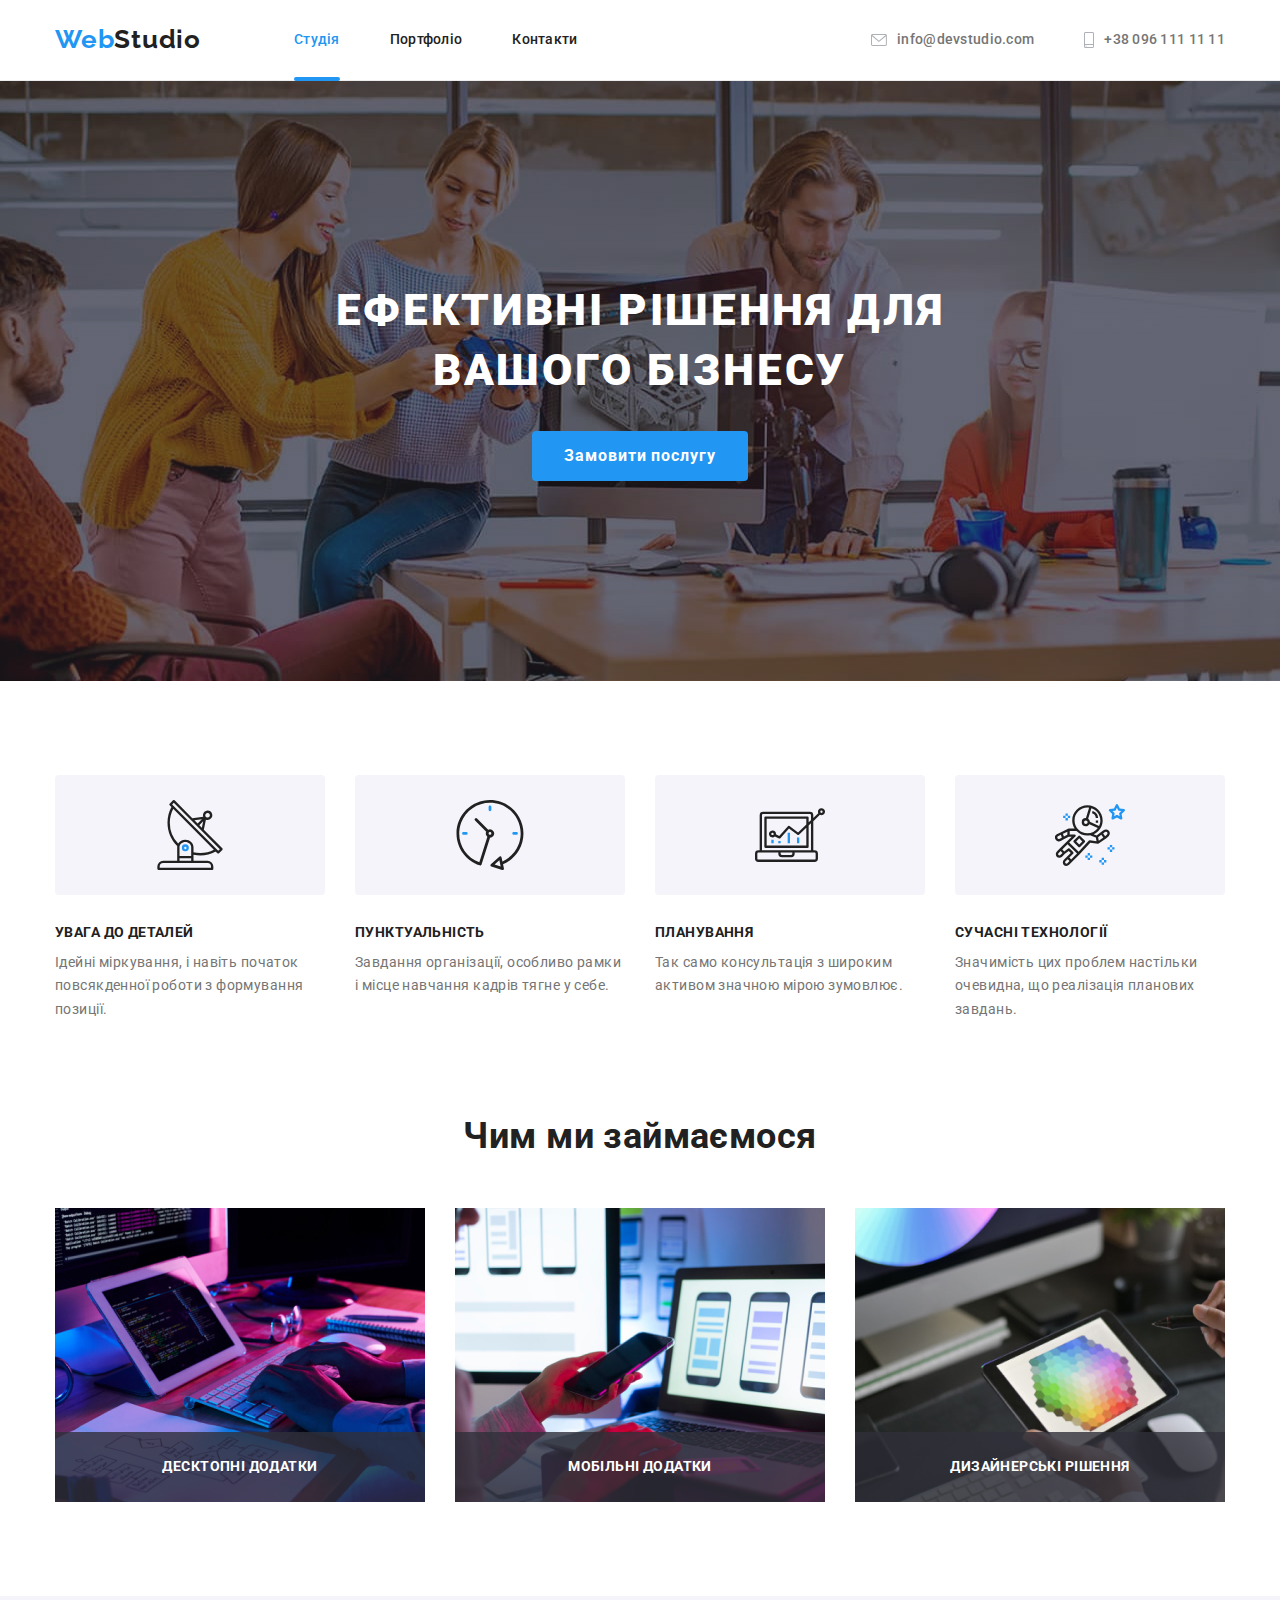
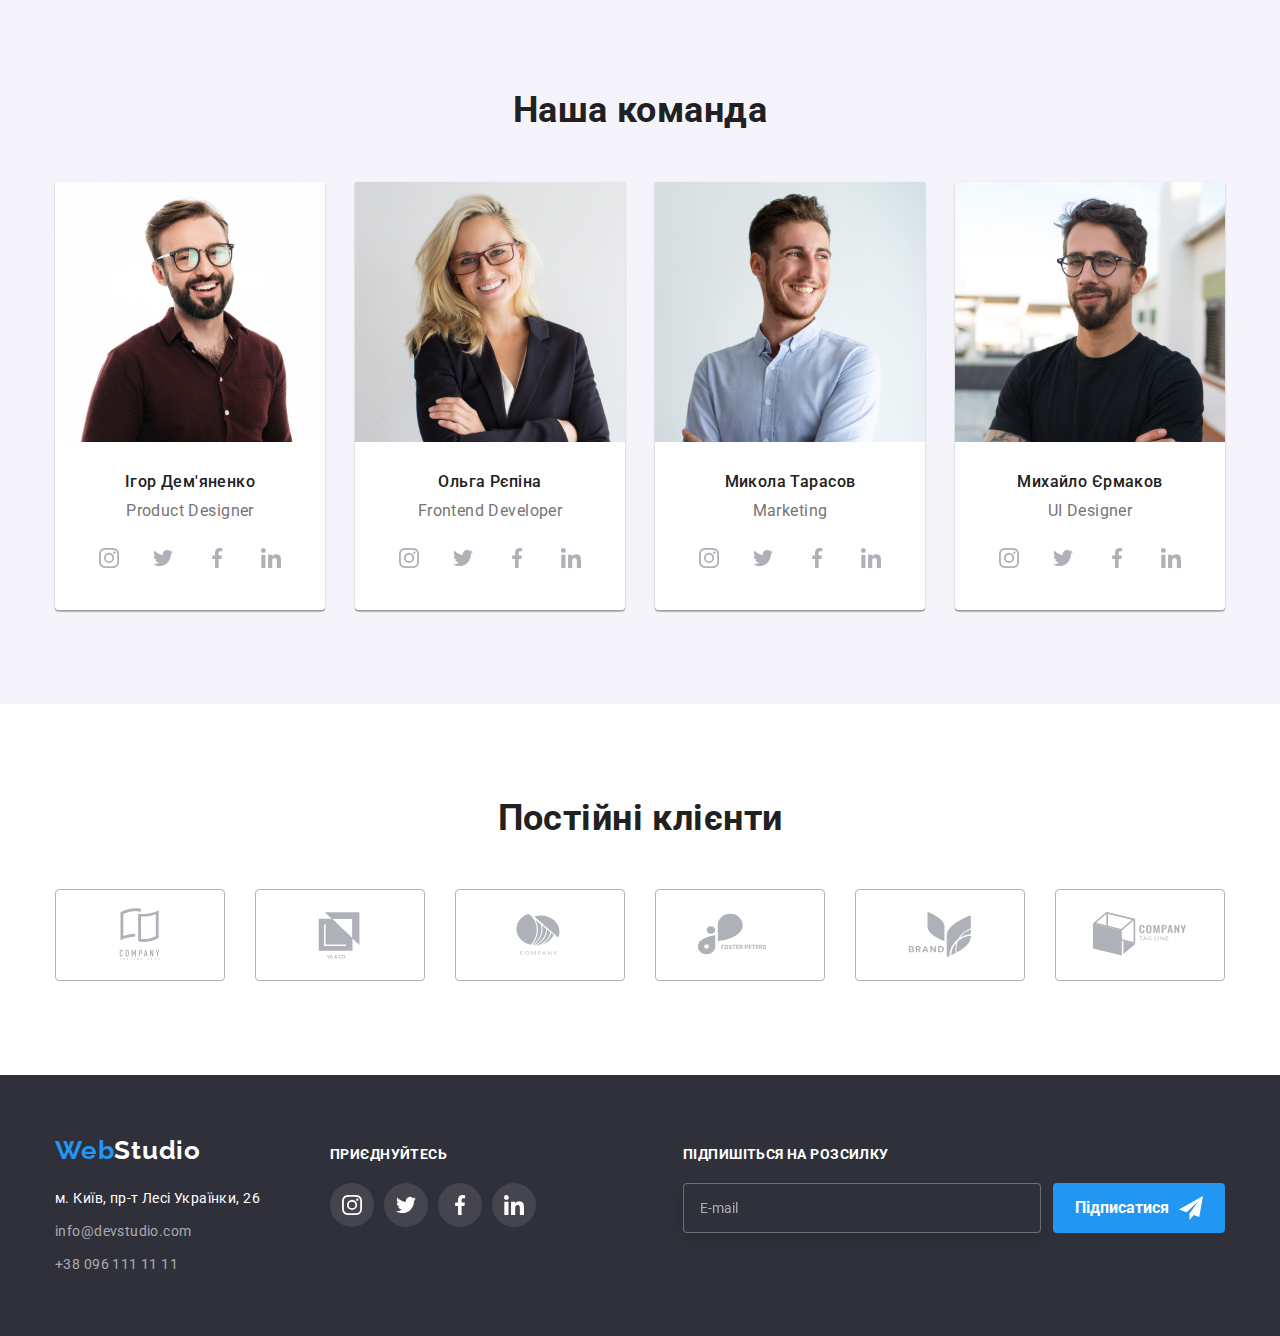
==== index.html @ 842a35c0 "added project" ====
<!DOCTYPE html>
<html lang="uk">

<head>
  <meta charset="UTF-8">
  <meta http-equiv="X-UA-Compatible" content="IE=edge">
  <meta name="viewport" content="width=device-width, initial-scale=1.0">
  <title>WebStudio</title>
  <link rel="stylesheet" href="https://cdnjs.cloudflare.com/ajax/libs/modern-normalize/1.1.0/modern-normalize.min.css">
  <link rel="stylesheet" href="./css/styles.css">
  <link rel="preconnect" href="https://fonts.googleapis.com">
  <link rel="preconnect" href="https://fonts.gstatic.com" crossorigin>
  <link href="https://fonts.googleapis.com/css2?family=Raleway:wght@700&family=Roboto:wght@400;500;700;900&display=swap"
    rel="stylesheet">
</head>

<body>
  <header class="header">
    <div class="container header-container">
      <nav class="header-nav">
        <a href="./index.html" class="logo"><span>Web</span>Studio</a>
        <ul class="site-nav-list">
          <li class="nav-link">
            <a href="./index.html" class="link current">Студія</a>
          </li>
          <li class="nav-link">
            <a href="./portfolio.html" class="link">Портфоліо</a>
          </li>
          <li class="nav-link">
            <a href="./contacts.html" class="link">Контакти</a>
          </li>
        </ul>
      </nav>
      <ul class="auth-nav-list">
        <li>
          <a href="mailto:info@devstudio.com" class="email">
            <svg class="icon email-icon" width="16px" height="12px">
              <use href="./images/icons.svg#icon-envelope"></use>
            </svg>
            info@devstudio.com
          </a>
        </li>
        <li>
          <a href="tel:+380961111111" class="phone-header">
            <svg class="icon phone-icon" width="10px" height="16px">
              <use href="./images/icons.svg#icon-smartphone"></use>
            </svg>
            +38 096 111 11 11</a>
        </li>
      </ul>
    </div>
  </header>
  <main>
    <section class="section-hero">
      <div class="container hero-container">
        <h1 class="hero-title">Ефективні рішення для вашого бізнесу</h1>
        <button type="button" class="btn" data-modal-open>
          Замовити послугу
        </button>
      </div>
    </section>
    <section class="section section-features">
      <div class="container">
        <h2 class="section-title visually-hidden">Oсобливості</h2>
        <ul class="feature-list">
          <li>
            <div class="feature-icon">
              <svg class="icon" width="70px" height="70px">
                <use href="./images/icons.svg#icon-antenna"></use>
              </svg>
            </div>
            <h3 class="title">УВАГА ДО ДЕТАЛЕЙ</h3>
            <p class="features-descr">
              Ідейні міркування, і навіть початок повсякденної роботи з
              формування позиції.
            </p>
          </li>
          <li>
            <div class="feature-icon">
              <svg class="icon" width="70px" height="70px">
                <use href="./images/icons.svg#icon-clock"></use>
              </svg>
            </div>
            <h3 class="title">ПУНКТУАЛЬНІСТЬ</h3>
            <p class="features-descr">
              Завдання організації, особливо рамки і місце навчання кадрів
              тягне у себе.
            </p>
          </li>
          <li>
            <div class="feature-icon">
              <svg class="icon" width="70px" height="70px">
                <use href="./images/icons.svg#icon-diagram"></use>
              </svg>
            </div>
            <h3 class="title">ПЛАНУВАННЯ</h3>
            <p class="features-descr">
              Так само консультація з широким активом значною мірою зумовлює.
            </p>
          </li>
          <li>
            <div class="feature-icon">
              <svg class="icon" width="70px" height="70px">
                <use href="./images/icons.svg#icon-astronaut"></use>
              </svg>
            </div>
            <h3 class="title">СУЧАСНІ ТЕХНОЛОГІЇ</h3>
            <p class="features-descr">
              Значимість цих проблем настільки очевидна, що реалізація
              планових завдань.
            </p>
          </li>
        </ul>
      </div>
    </section>
    <section class="section section-activities">
      <div class="container activities-container">
        <h2 class="section-title">Чим ми займаємося</h2>
        <ul class="activities">
          <li class="activities-item">
            <div class="box">
              <img src="./images/img1.jpg" alt="desctop apps" width="370">
              <p class="description">Десктопні додатки</p>
            </div>
          </li>
          <li class="activities-item">
            <div class="box">
              <img src="./images/img2.jpg" alt="mobile apps" width="370">
              <p class="description">Мобільні додатки</p>
            </div>
          </li>
          <li class="activities-item">
            <div class="box">
              <img src="./images/img3.jpg" alt="design solutions" width="370">
              <p class="description">Дизайнерські рішення</p>
            </div>
          </li>
        </ul>
      </div>
    </section>
    <section class="section team-section">
      <div class="container team-container">
        <h2 class="section-title">Наша команда</h2>
        <ul class="members-list">
          <li class="member-item">
            <img src="./images/igor.jpg" alt="product designer photo" width="270" class="person">
            <div>
              <h3 class="title">Ігор Дем'яненко</h3>
              <p class="job">Product Designer</p>
              <ul class="member-social">
                <li>
                  <a href="" class="member-social-link"><svg class="icon social-icon">
                      <use href="./images/icons.svg#icon-instagram"></use>
                    </svg></a>
                </li>
                <li>
                  <a href="" class="member-social-link"><svg class="icon social-icon">
                      <use href="./images/icons.svg#icon-twitter"></use>
                    </svg></a>
                </li>
                <li>
                  <a href="" class="member-social-link"><svg class="icon social-icon">
                      <use href="./images/icons.svg#icon-facebook"></use>
                    </svg></a>
                </li>
                <li>
                  <a href="" class="member-social-link"><svg class="icon social-icon">
                      <use href="./images/icons.svg#icon-linkedin"></use>
                    </svg></a>
                </li>
              </ul>
            </div>
          </li>
          <li class="member-item">
            <img src="./images/olga.jpg" alt="frontend developer photo" width="270" class="person">
            <div>
              <h3 class="title">Ольга Рєпіна</h3>
              <p class="job">Frontend Developer</p>
              <ul class="member-social">
                <li>
                  <a href="" class="member-social-link"><svg class="icon social-icon">
                      <use href="./images/icons.svg#icon-instagram"></use>
                    </svg></a>
                </li>
                <li>
                  <a href="" class="member-social-link"><svg class="icon social-icon">
                      <use href="./images/icons.svg#icon-twitter"></use>
                    </svg></a>
                </li>
                <li>
                  <a href="" class="member-social-link"><svg class="icon social-icon">
                      <use href="./images/icons.svg#icon-facebook"></use>
                    </svg></a>
                </li>
                <li>
                  <a href="" class="member-social-link"><svg class="icon social-icon">
                      <use href="./images/icons.svg#icon-linkedin"></use>
                    </svg></a>
                </li>
              </ul>
            </div>
          </li>
          <li class="member-item">
            <img src="./images/mykola.jpg" alt="marketing manager photo" width="270" class="person">
            <div>
              <h3 class="title">Микола Тарасов</h3>
              <p class="job">Marketing</p>
              <ul class="member-social">
                <li>
                  <a href="" class="member-social-link"><svg class="icon social-icon">
                      <use href="./images/icons.svg#icon-instagram"></use>
                    </svg></a>
                </li>
                <li>
                  <a href="" class="member-social-link"><svg class="icon social-icon">
                      <use href="./images/icons.svg#icon-twitter"></use>
                    </svg></a>
                </li>
                <li>
                  <a href="" class="member-social-link"><svg class="icon social-icon">
                      <use href="./images/icons.svg#icon-facebook"></use>
                    </svg></a>
                </li>
                <li>
                  <a href="" class="member-social-link"><svg class="icon social-icon">
                      <use href="./images/icons.svg#icon-linkedin"></use>
                    </svg></a>
                </li>
              </ul>
            </div>
          </li>
          <li class="member-item">
            <img src="./images/mykhailo.jpg" alt="ui designer photo" width="270" class="person">
            <div>
              <h3 class="title">Михайло Єрмаков</h3>
              <p class="job">UI Designer</p>
              <ul class="member-social">
                <li>
                  <a href="" class="member-social-link"><svg class="icon social-icon">
                      <use href="./images/icons.svg#icon-instagram"></use>
                    </svg></a>
                </li>
                <li>
                  <a href="" class="member-social-link"><svg class="icon social-icon">
                      <use href="./images/icons.svg#icon-twitter"></use>
                    </svg></a>
                </li>
                <li>
                  <a href="" class="member-social-link"><svg class="icon social-icon">
                      <use href="./images/icons.svg#icon-facebook"></use>
                    </svg></a>
                </li>
                <li>
                  <a href="" class="member-social-link"><svg class="icon social-icon">
                      <use href="./images/icons.svg#icon-linkedin"></use>
                    </svg></a>
                </li>
              </ul>
            </div>
          </li>
        </ul>
      </div>
    </section>
    <section class="section">
      <div class="container">
        <h2 class="section-title">Постійні клієнти</h2>
        <div>
          <ul class="clients">
            <li class="clients-list">
              <a href="" class="clents-link"><svg class="icon" width="106" height="60">
                  <use href="./images/icons.svg#icon-taglinehere"></use>
                </svg></a>
            </li>
            <li class="clients-list">
              <a href="" class="clents-link"><svg class="icon" width="106" height="60">
                  <use href="./images/icons.svg#icon-yaco"></use>
                </svg></a>
            </li>
            <li class="clients-list">
              <a href="" class="clents-link"><svg class="icon" width="106" height="60">
                  <use href="./images/icons.svg#icon-company"></use>
                </svg></a>
            </li>
            <li class="clients-list">
              <a href="" class="clents-link"><svg class="icon" width="106" height="60">
                  <use href="./images/icons.svg#icon-foster"></use>
                </svg></a>
            </li>
            <li class="clients-list">
              <a href="" class="clents-link"><svg class="icon" width="106" height="60">
                  <use href="./images/icons.svg#icon-brand"></use>
                </svg></a>
            </li>
            <li class="clients-list">
              <a href="" class="clents-link"><svg class="icon" width="106" height="60">
                  <use href="./images/icons.svg#icon-tagline"></use>
                </svg></a>
            </li>
          </ul>
        </div>
      </div>
    </section>
  </main>
  <footer class="section-footer">
    <div class="container footer-container">
      <div>
        <a href="./index.html" class="logo"><span>Web</span>Studio</a>
        <address class="auth-nav-list">
          <div class="nav-footer">
            <ul class="adr-list">
              <li>
                <a href="https://goo.gl/maps/vscVkz8bYimMbtEp9" target="_blank" class="fact">м. Київ, пр-т Лесі
                  Українки, 26</a>
              </li>
              <li class="footer-email">
                <a href="mailto:info@devstudio.com" class="email-footer">info@devstudio.com</a>
              </li>
              <li>
                <a href="tel:+380961111111" class="phone">+38 096 111 11 11</a>
              </li>
            </ul>
          </div>
        </address>
      </div>
      <div class="footer-social">
        <p>приєднуйтесь</p>
        <ul class="social-contacts">
          <li>
            <a href="" class="studio-social-link"><svg class="icon studio-social">
                <use href="./images/icons.svg#icon-instagram"></use>
              </svg></a>
          </li>
          <li>
            <a href="" class="studio-social-link"><svg class="icon studio-social">
                <use href="./images/icons.svg#icon-twitter"></use>
              </svg></a>
          </li>
          <li>
            <a href="" class="studio-social-link"><svg class="icon studio-social">
                <use href="./images/icons.svg#icon-facebook"></use>
              </svg></a>
          </li>
          <li>
            <a href="" class="studio-social-link"><svg class="icon studio-social">
                <use href="./images/icons.svg#icon-linkedin"></use>
              </svg></a>
          </li>
        </ul>
      </div>
      <div class="subscription">
        <p>Підпишіться на розсилку</p>
        <form action="">
          <input type="email" placeholder="E-mail" required>
          <button type="submit" class="btn subscription-btn">
            Підписатися<svg class="icon-send">
              <use href="./images/icons.svg#icon-send"></use>
            </svg>
          </button>
        </form>
      </div>
    </div>
  </footer>
  <div class="backdrop is-hidden" data-modal>
    <div class="modal">
      <p>Залиште свої дані, ми вам передзвонимо</p>
      <form action="" class="modal-form">
        <div class="form-element">
          <label for="user-name">Ім'я</label>
          <div class="input-wrap">
            <svg class="form-icon">
              <use href="./images/icons.svg#icon-person"></use>
            </svg>
            <input type="text" name="user-name" id="user-name" minlength="2" required>
          </div>
        </div>
        <div class="form-element">
          <label for="user-tel">Телефон</label>
          <div class="input-wrap">
            <svg class="form-icon">
              <use href="./images/icons.svg#icon-phone"></use>
            </svg>
            <input type="tel" name="user-tel" id="user-tel" pattern="[0-9]{3}[0-9]{3}[0-9]{4}" required
              title="Введіть коректний номер телефону за форматом (1234567890)">
          </div>
        </div>
        <div class="form-element">
          <label for="user-email">Пошта</label>
          <div class="input-wrap">
            <svg class="form-icon">
              <use href="./images/icons.svg#icon-email-black"></use>
            </svg>
            <input type="email" name="user-email" id="user-email" required>
          </div>
        </div>
        <div class="form-element">
          <label for="comment">Коментар</label>
          <textarea name="comment" id="comment" placeholder="Введіть текст"></textarea>
        </div>
        <div class="accept">
          <input type="checkbox" name="terms" id="checkbox" class="visually-hidden" required>
          <label for="checkbox">Погоджуюся з розсилкою та приймаю<a href=""> Умови договору</a>
          </label>
            <div class="checkbox">
              <svg width="11" height="8">
                <use href="./images/icons.svg#icon-tick"></use>
              </svg>
            </div>
        </div>
        <div class="btn-wrap">
          <button type="submit" class="btn submit-btn">Відправити</button>
        </div>
      </form>
      <button type="button" data-modal-close class="modal-close">
        <svg width="18px" height="18px" class="close-icon">
          <use href="./images/icons.svg#icon-close"></use>
        </svg>
      </button>
    </div>
  </div>
  <script src="./js/modal.js"></script>
</body>

</html>
---- css/styles.css ----
:root {
  --primary-text-color: #757575;
  --title-text-color: #212121;
  --accent-text-color: #2196f3;
  --primary-white-color: #ffffff;
  --bacground-gray-color: #2f303a;
  --address-color: rgba(255, 255, 255, 0.6);
  --secondary-bgr-color: #f5f4fa;
  --primary-border-color: #ececec;
  --secondary-border-color: #eeeeee;
  --contacts-color: rgba(117, 117, 117, 1);
  --member-bcg-color: rgba(255, 255, 255, 1);
  --portfolio-bcg-color: rgba(245, 244, 250, 1);
  --hero-bacground: #c4c4c4;
  --clients-list-border: 1px solid #afb1b8;
  --icons-color: #afb1b8;
  --activities-background: rgba(47, 48, 58, 0.8);
  --text-background: rgba(33, 150, 243, 0.9);
  --backdrop-background: rgba(0, 0, 0, 0.2);
  --close-color: #000;
  --close-btn-border: rgba(0, 0, 0, 0.1);
  --input-border: rgba(33, 33, 33, 0.2);
}

/* общее на всем доке */
/* *{
  outline: 2px solid #f44336;
}  */

img {

  display: block;
}

h1,
h2,
h3,
h4,
h5,
h6,
ul,
p {
  margin: 0;
}

body {
  font-family: "Roboto", sans-serif;
  color: var(--primary-text-color);
  font-size: 14px;
  letter-spacing: 0.03em;
  background-color: var(--primary-white-color);
}

.section {
  padding: 94px 0;
}

.container {
  width: 1200px;
  margin: 0 auto;
  padding: 0 15px;
}

a {
  color: var(--title-text-color);
  text-decoration: none;
  font-style: normal;
}

/* лого */
.header-container {
  display: flex;
  align-items: center;
}

header {
  border-bottom: 1px solid var(--primary-border-color);
}

.logo {
  font-family: "Raleway", sans-serif;
  color: var(--title-text-color);
  font-weight: 700;
  font-size: 26px;
  line-height: 1.19;
  letter-spacing: 0.03em;
  margin-right: 93px;
  padding: 24px 0 25px 0;
}

a span {
  color: var(--accent-text-color);
}

/* списки */
ul {
  list-style: none;
  padding-left: 0;
}

/* навигация */

.header-nav {
  display: flex;
  justify-content: space-between;
}

.link {
  padding: 32px 0;
  display: block;
  transition: color 250ms cubic-bezier(0.4, 0, 0.2, 1);
}

.phone-header {
  margin-left: 50px;
  padding: 32px 0;
  display: flex;
  align-items: center;
  color: var(--contacts-color);
  transition: color 250ms cubic-bezier(0.4, 0, 0.2, 1);
}

.email-icon,
.phone-icon {
  margin-right: 10px;
  transition: fill 250ms cubic-bezier(0.4, 0, 0.2, 1);
}

.auth-nav-list a:hover svg,
.auth-nav-list a:focus svg {
  fill: var(--accent-text-color);
}

.email {
  padding: 32px 0;
  color: var(--contacts-color);
  display: flex;
  align-items: center;
  transition: color 250ms cubic-bezier(0.4, 0, 0.2, 1);
}

.nav-link {
  display: block;
}

.nav-link:not(:first-child) {
  margin-left: 50px;
}

.site-nav-list {
  font-weight: 500;
  line-height: 1.14;
  color: var(--title-text-color);
  letter-spacing: 0.02em;

  display: flex;
}

.site-nav-list a:hover,
.site-nav-list a:focus {
  color: var(--accent-text-color);
}

.current {
  color: var(--accent-text-color);
  position: relative;
}

.current::after {
  content: "";
  width: 100%;
  height: 4px;
  bottom: -1px;
  left: 0;
  background-color: var(--accent-text-color);
  border-radius: 2px;
  position: absolute;
}

.auth-nav-list {
  font-weight: 500;
  line-height: 1.14;
  letter-spacing: 0.02em;

  display: flex;
  margin-left: auto;
}

.auth-nav-list a:hover,
.auth-nav-list a:focus {
  color: var(--accent-text-color);
}

/* кнопки (портфолио) */
.btn {
  font-family: "Roboto", sans-serif;
  font-weight: 500;
  font-size: 16px;
  line-height: 1.625;
  text-align: center;
  cursor: pointer;
  background: var(--primary-white-color);
  color: var(--title-text-color);
  padding: 6px 22px;
  border-radius: 4px;
  border: none;
  transition: color 250ms cubic-bezier(0.4, 0, 0.2, 1),
    background-color 250ms cubic-bezier(0.4, 0, 0.2, 1),
    box-shadow 250ms cubic-bezier(0.4, 0, 0.2, 1);
}

.button-section {
  justify-content: center;
  display: flex;
  gap: 8px;
  margin-bottom: 50px;
}

.portfolio-btn:hover,
.portfolio-btn:focus {
  box-shadow: 0px 3px 1px rgba(0, 0, 0, 0.1), 0px 1px 2px rgba(0, 0, 0, 0.08),
    0px 2px 2px rgba(0, 0, 0, 0.12);
}

.portfolio-btn {
  background-color: var(--portfolio-bcg-color);
}

.btn-sec {
  justify-content: center;
}

.work-list {
  display: flex;
  flex-wrap: wrap;
  gap: 30px;
}

.cards {
  display: block;
  transition: box-shadow 250ms cubic-bezier(0.4, 0, 0.2, 1);
}

.cards:hover,
.cards:focus {
  box-shadow: 0px 1px 1px rgba(0, 0, 0, 0.12), 0px 4px 4px rgba(0, 0, 0, 0.06),
    1px 4px 6px rgba(0, 0, 0, 0.16);
}

.cards:hover .text {
  transform: translateY(-100%);
}

.card-box {
  overflow: hidden;
}

.text {
  position: absolute;
  padding: 63px 24px;
  font-size: 18px;
  line-height: 1.5;
  color: var(--primary-white-color);
  background-color: var(--text-background);
  transition: transform 250ms cubic-bezier(0.4, 0, 0.2, 1);
}

.btn:hover,
.btn:focus {
  background-color: var(--accent-text-color);
  color: var(--primary-white-color);
}

/* герой и кнопка в нем*/
.section-hero {
  background: var(--hero-bacground);
  padding: 200px 0;
  text-align: center;
  max-width: 1600px;
  margin-left: auto;
  margin-right: auto;
  background-image: linear-gradient(rgba(47, 48, 58, 0.4),
      rgba(47, 48, 58, 0.4)),
    url(../images/herobg.jpg);
  background-repeat: no-repeat;
  background-size: cover;
  background-position: center;
}

.hero-container {
  color: var(--primary-white-color);
  margin: 0 auto;
}

.hero-title {
  margin-left: auto;
  margin-right: auto;
  width: 696px;
  font-weight: 900;
  font-size: 44px;
  line-height: 1.36;
  color: var(--primary-white-color);
  text-align: center;
  text-transform: uppercase;
  letter-spacing: 0.06em;
}

.hero-container>button {
  font-weight: 700;
  font-size: 16px;
  line-height: 1.875;
  letter-spacing: 0.06em;
  background-color: var(--accent-text-color);
  color: var(--primary-white-color);

  margin-top: 30px;
  padding: 10px 32px;
}

/* все h2 */

.visually-hidden {
  position: absolute;
  width: 1px;
  height: 1px;
  margin: -1px;
  border: 0;
  padding: 0;

  white-space: nowrap;
  clip-path: inset(100%);
  clip: rect(0, 0, 0, 0);
  overflow: hidden;
}

.section-title {
  font-weight: 700;
  font-size: 36px;
  line-height: 1.16;
  text-align: center;
  color: var(--title-text-color);

  display: block;
  margin-bottom: 50px;
}

/* верхние h3 */
.title {
  margin-bottom: 10px;
}

.feature-list .title {
  font-size: 14px;
  color: var(--title-text-color);
  font-weight: 700;
  line-height: 1.14;
  text-transform: uppercase;
}

.feature-list {
  display: flex;
  flex-wrap: wrap;
  gap: 30px;
  justify-content: center;
  flex-wrap: nowrap;
}

.feature-icon {
  display: flex;
  justify-content: center;
  align-items: center;
  margin-bottom: 30px;
  width: 270px;
  height: 120px;
  border-radius: 4px;
  background-color: var(--secondary-bgr-color);
}

.features-descr {
  line-height: 1.7;
}

.person {
  margin-bottom: 30px;
}

.section-activities {
  padding-top: 0;
}

.activities-container {
  display: block;
  flex-wrap: wrap;
  gap: 30px;
  justify-content: center;
  flex-wrap: nowrap;
}

.activities {
  display: flex;
  flex-wrap: wrap;
  gap: 30px;
  justify-content: center;
  flex-wrap: nowrap;
}

.activities-item {
  flex-basis: calc((100%-4 * 30px) / 3);
}

/* имена членов команды */
.team-section {
  background-color: var(--secondary-bgr-color);
}

.team-container {
  display: block;
}

.members-list {
  display: flex;
  flex-wrap: wrap;
  gap: 30px;
  justify-content: center;
  flex-wrap: nowrap;
}

.members-list .title {
  color: var(--title-text-color);
  font-weight: 500;
  font-size: 16px;
  line-height: 1.1875;
  text-align: center;
}

.member-item {
  flex-basis: calc((100%-5 * 30px) / 4);
  background-color: var(--member-bcg-color);
  padding-bottom: 30px;
  border-radius: 0px 0px 4px 4px;
  box-shadow: 0px 1px 3px rgba(0, 0, 0, 0.12), 0px 1px 1px rgba(0, 0, 0, 0.14),
    0px 2px 1px rgba(0, 0, 0, 0.2);
}

.member-social {
  display: flex;
  align-items: center;
  justify-content: center;
  gap: 10px;
}

.member-social-link {
  display: flex;
  width: 44px;
  height: 44px;
  border-radius: 50%;
  justify-content: center;
  align-items: center;
  transition: fill 250ms cubic-bezier(0.4, 0, 0.2, 1),
    background-color 250ms cubic-bezier(0.4, 0, 0.2, 1);
}

.member-social-link:hover,
.member-social-link:focus {
  background-color: var(--accent-text-color);
}

.member-social-link:hover svg,
.member-social-link:focus svg {
  fill: var(--primary-white-color);
}

.social-icon {
  width: 20px;
  height: 20px;
}

/* должность */
.job {
  font-size: 16px;
  line-height: 1.1875;
  text-align: center;
  margin-bottom: 16px;
}

/* подписи к фото на портфолио */
.section-list {
  color: var(--primary-text-color);
  font-size: 16px;
  line-height: 1.875;
}

/* портфолио названия картинок */
.caption {
  color: var(--title-text-color);
  font-weight: 700;
  font-size: 18px;
  line-height: 2;
  letter-spacing: 0.06em;
  margin-bottom: 4px;
}

/* подпись под картинками в портфолио */
.work-item {
  padding: 20px 24px;
  border: 1px solid var(--secondary-border-color);
  border-top: none;
}

.descr {
  font-size: 16px;
  line-height: 1.875;
  color: var(--primary-text-color);
}

.clients {
  display: flex;
  justify-content: center;
  align-items: center;
  gap: 30px;
}

.clents-link {
  width: 170px;
  height: 92px;
  display: flex;
  justify-content: center;
  align-items: center;
  border: var(--clients-list-border);
  border-radius: 4px;
  transition: border-color 250ms cubic-bezier(0.4, 0, 0.2, 1);
}

.clients-list:hover svg {
  fill: var(--accent-text-color);
}

.clients-list a:hover,
.clients-list a:focus {
  border-color: var(--accent-text-color);
}

/* footer style */
footer {
  background-color: var(--bacground-gray-color);
  padding-top: 60px;
  padding-bottom: 60px;
}

.footer-container {
  display: flex;
  align-items: baseline;
}

footer .logo {
  color: var(--primary-white-color);
  margin: 0;
  padding: 0;
}

.adr-list a {
  font-weight: 400;
  font-size: 14px;
  line-height: 24px;
  letter-spacing: 0.03em;
  color: var(--address-color);
}

footer .fact {
  color: var(--primary-white-color);
  transition: color 250ms cubic-bezier(0.4, 0, 0.2, 1);
}

.email-footer,
.phone {
  transition: color 250ms cubic-bezier(0.4, 0, 0.2, 1);
}

.section-footer {
  padding: 60px 0;
}

.nav-footer {
  margin-top: 20px;
}

.footer-email {
  margin: 9px 0;
}

.icon {
  fill: var(--icons-color);
  transition: fill 250ms cubic-bezier(0.4, 0, 0.2, 1);
}

.social-link {
  display: flex;
  width: 44px;
  height: 44px;
  border-radius: 50%;
  justify-content: center;
  align-items: center;
}

.studio-social-link {
  display: flex;
  width: 44px;
  height: 44px;
  border-radius: 50%;
  justify-content: center;
  align-items: center;
  background: rgba(255, 255, 255, 0.1);
  fill: var(--primary-white-color);
  transition: background-color 250ms cubic-bezier(0.4, 0, 0.2, 1);
}

.studio-social-link:hover,
.studio-social-link:focus {
  background-color: var(--accent-text-color);
}

.studio-social-link:hover svg,
.studio-social-link:focus svg {
  fill: var(--primary-white-color);
}

.studio-social {
  width: 20px;
  height: 20px;
  fill: var(--primary-white-color);
}

.social-contacts {
  display: flex;
  align-items: center;
  gap: 10px;
}

.footer-social {
  margin-left: 70px;
}

.footer-social>p,
.subscription>p {
  font-weight: 700;
  line-height: 1.14;
  text-transform: uppercase;
  color: var(--primary-white-color);
  margin-bottom: 20px;
}

.subscription {
  margin-left: auto;
}

.subscription form {
  display: flex;
}

.subscription input {
  width: 358px;
  height: 50px;
  border: 1px solid rgba(255, 255, 255, 0.3);
  filter: drop-shadow(0px 4px 4px rgba(0, 0, 0, 0.15));
  border-radius: 4px;
  background-color: var(--bacground-gray-color);
  padding-left: 16px;
  outline: none;
  color: var(--primary-white-color);
}


.subscription button {
  background-color: var(--accent-text-color);
  color: var(--primary-white-color);
  display: flex;
  justify-content: center;
  align-items: center;
  font-weight: 700;
  font-size: 16px;
  line-height: 1.875;
  margin-left: 12px;
}

input::placeholder {
  line-height: 1.25;
  display: flex;
  align-items: center;
  color: var(--address-color);
}

.box {
  position: relative;
}

.description {
  position: absolute;
  bottom: 0;
  background: var(--activities-background);
  font-weight: 700;
  line-height: 1.14;
  text-align: center;
  text-transform: uppercase;
  color: var(--primary-white-color);
  width: 100%;
  padding: 27px 0;
}

.backdrop {
  position: fixed;
  background: var(--backdrop-background);
  height: 100vh;
  width: 100vw;
  left: 0;
  top: 0;
  opacity: 1;
  transition: opacity 250ms cubic-bezier(0.4, 0, 0.2, 1),
    visibility 250ms cubic-bezier(0.4, 0, 0.2, 1);
}

.backdrop.is-hidden {
  visibility: hidden;
  opacity: 0;
  pointer-events: none;
}

.modal {
  width: 528px;
  height: 581px;
  background-color: var(--primary-white-color);
  border-radius: 4px;
  position: absolute;
  top: 50%;
  left: 50%;
  padding: 40px;
  transform: translate(-50%, -50%);
  box-shadow: 0px 1px 3px rgba(0, 0, 0, 0.12), 0px 1px 1px rgba(0, 0, 0, 0.14),
    0px 2px 1px rgba(0, 0, 0, 0.2);
  transition: transform 250ms cubic-bezier(0.4, 0, 0.2, 1),
    opacity 250ms cubic-bezier(0.4, 0, 0.2, 1);
}

.modal-close {
  display: flex;
  justify-content: center;
  align-items: center;
  position: absolute;
  top: 8px;
  right: 8px;
  width: 30px;
  height: 30px;
  padding: 0;
  border: 0;
  outline: none;
  cursor: pointer;
  fill: var(--close-color);
  background-color: var(--primary-white-color);
  border: 1px solid var(--close-btn-border);
  border-radius: 50%;
}

.modal p {
  font-weight: 700;
  font-size: 20px;
  line-height: 1.15;
  text-align: center;
  color: var(--title-text-color);
  margin-bottom: 12px;
}

.close-icon {
  transition: fill 250ms cubic-bezier(0.4, 0, 0.2, 1);
}

.modal-close:focus svg,
.modal-close:hover svg {
  fill: var(--accent-text-color);
}

.form-element {
  display: flex;
  flex-direction: column;
  margin-bottom: 10px;
  padding: 0;
}

.form-element:nth-child(4) {
  margin-bottom: 20px;
}

.form-element input {
  border: none;
  height: 40px;
  padding-left: 42px;
  border: 1px solid var(--input-border);
  border-radius: 4px;
  outline: none;
  width: 100%;
  transition: outline 250ms cubic-bezier(0.4, 0, 0.2, 1);
}

.form-element input:focus,
.form-element input:hover {
  outline: 1px solid var(--accent-text-color);
}

.form-element:focus-within svg {
  fill: var(--accent-text-color);
}

.input-wrap:hover svg {
  fill: var(--accent-text-color);
}

.form-element textarea {
  border: none;
  padding: 12px 16px;
  border: 1px solid var(--input-border);
  border-radius: 4px;
  resize: none;
  width: 100%;
  height: 120px;
  outline: none;
  transition: outline 250ms cubic-bezier(0.4, 0, 0.2, 1);
}

.form-element textarea:focus,
.form-element textarea:hover {
  outline: 1px solid var(--accent-text-color);
}

.form-element label {
  margin-bottom: 4px;
}

label a {
  color: var(--accent-text-color);
  text-decoration-line: underline;
  padding-left: 4px;
}

.accept {
  align-items: center;
  margin-bottom: 30px;
  display: flex;
  justify-content: center;
  position: relative;
}

.accept + label {
  display: flex;
  justify-content: center;
}

.checkbox {
  width: 16px;
  height: 15px;
  border: 2px solid var(--title-text-color);
  border-radius: 3px;
  margin-right: 7px;
  display: flex;
  justify-content: center;
  align-items: center;
  transition: background-color 250ms cubic-bezier(0.4, 0, 0.2, 1);
  position: absolute;
  top: 50%;
  bottom: 50%;
  transform: translate(-50%, -50%);
  left: 15px;
}

.accept input:checked +label +.checkbox {
  background-color: var(--accent-text-color);
  border: none;
}

.btn-wrap {
  display: flex;
  flex-wrap: wrap;
  justify-content: center;
}

.btn-wrap label {
  margin-bottom: 30px;
}

.submit-btn {
  text-align: center;
  padding: 10px 52px;
  background-color: var(--accent-text-color);
  color: var(--primary-white-color);
  transition: box-shadow 250ms cubic-bezier(0.4, 0, 0.2, 1);
}

.icon-send {
  width: 24px;
  height: 24px;
  margin-left: 10px;
  fill: var(--primary-white-color);
}

.submit-btn:hover,
.submit-btn:focus {
  box-shadow: 0px 4px 4px rgba(0, 0, 0, 0.15);
}

.input-wrap {
  position: relative;
}

.form-icon {
  width: 18px;
  height: 18px;
  fill: var(--title-text-color);
  position: absolute;
  transform: translatey(50%);
  left: 12px;
  transition: fill 250ms cubic-bezier(0.4, 0, 0.2, 1);
}
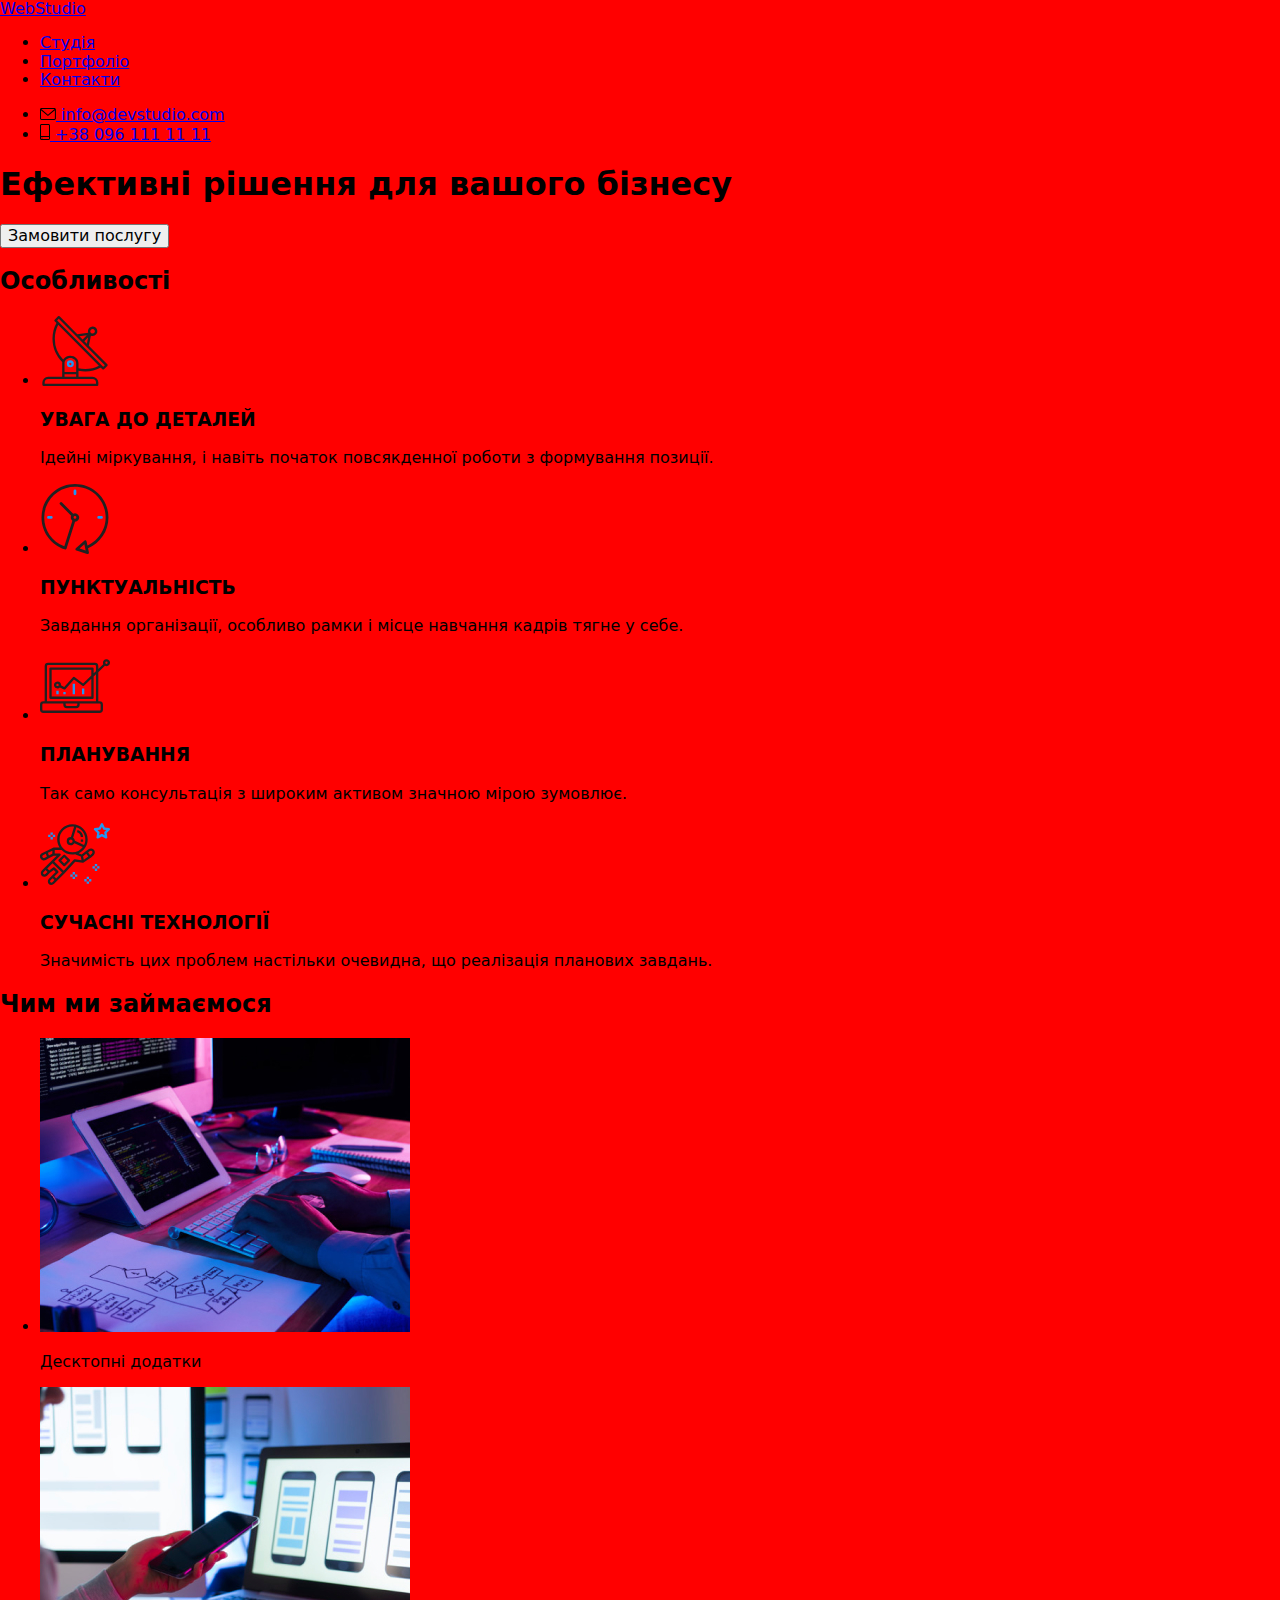
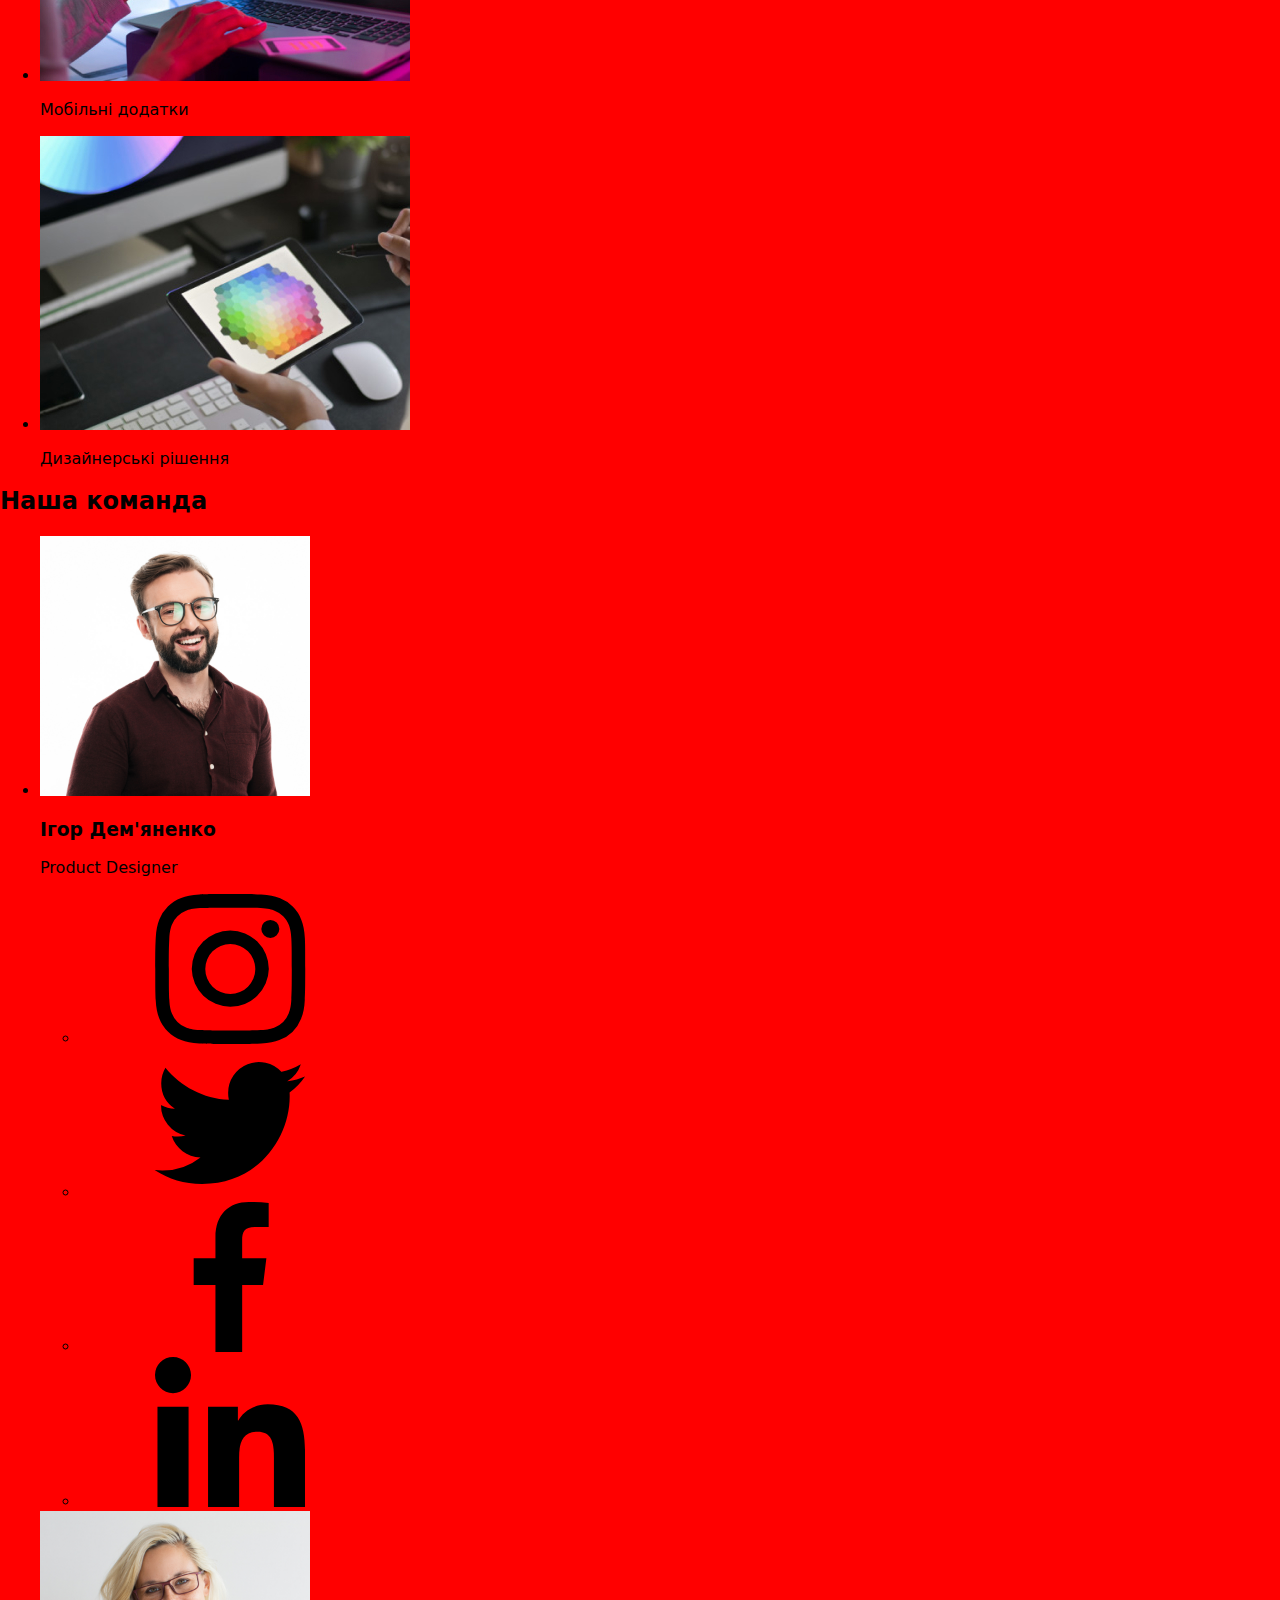
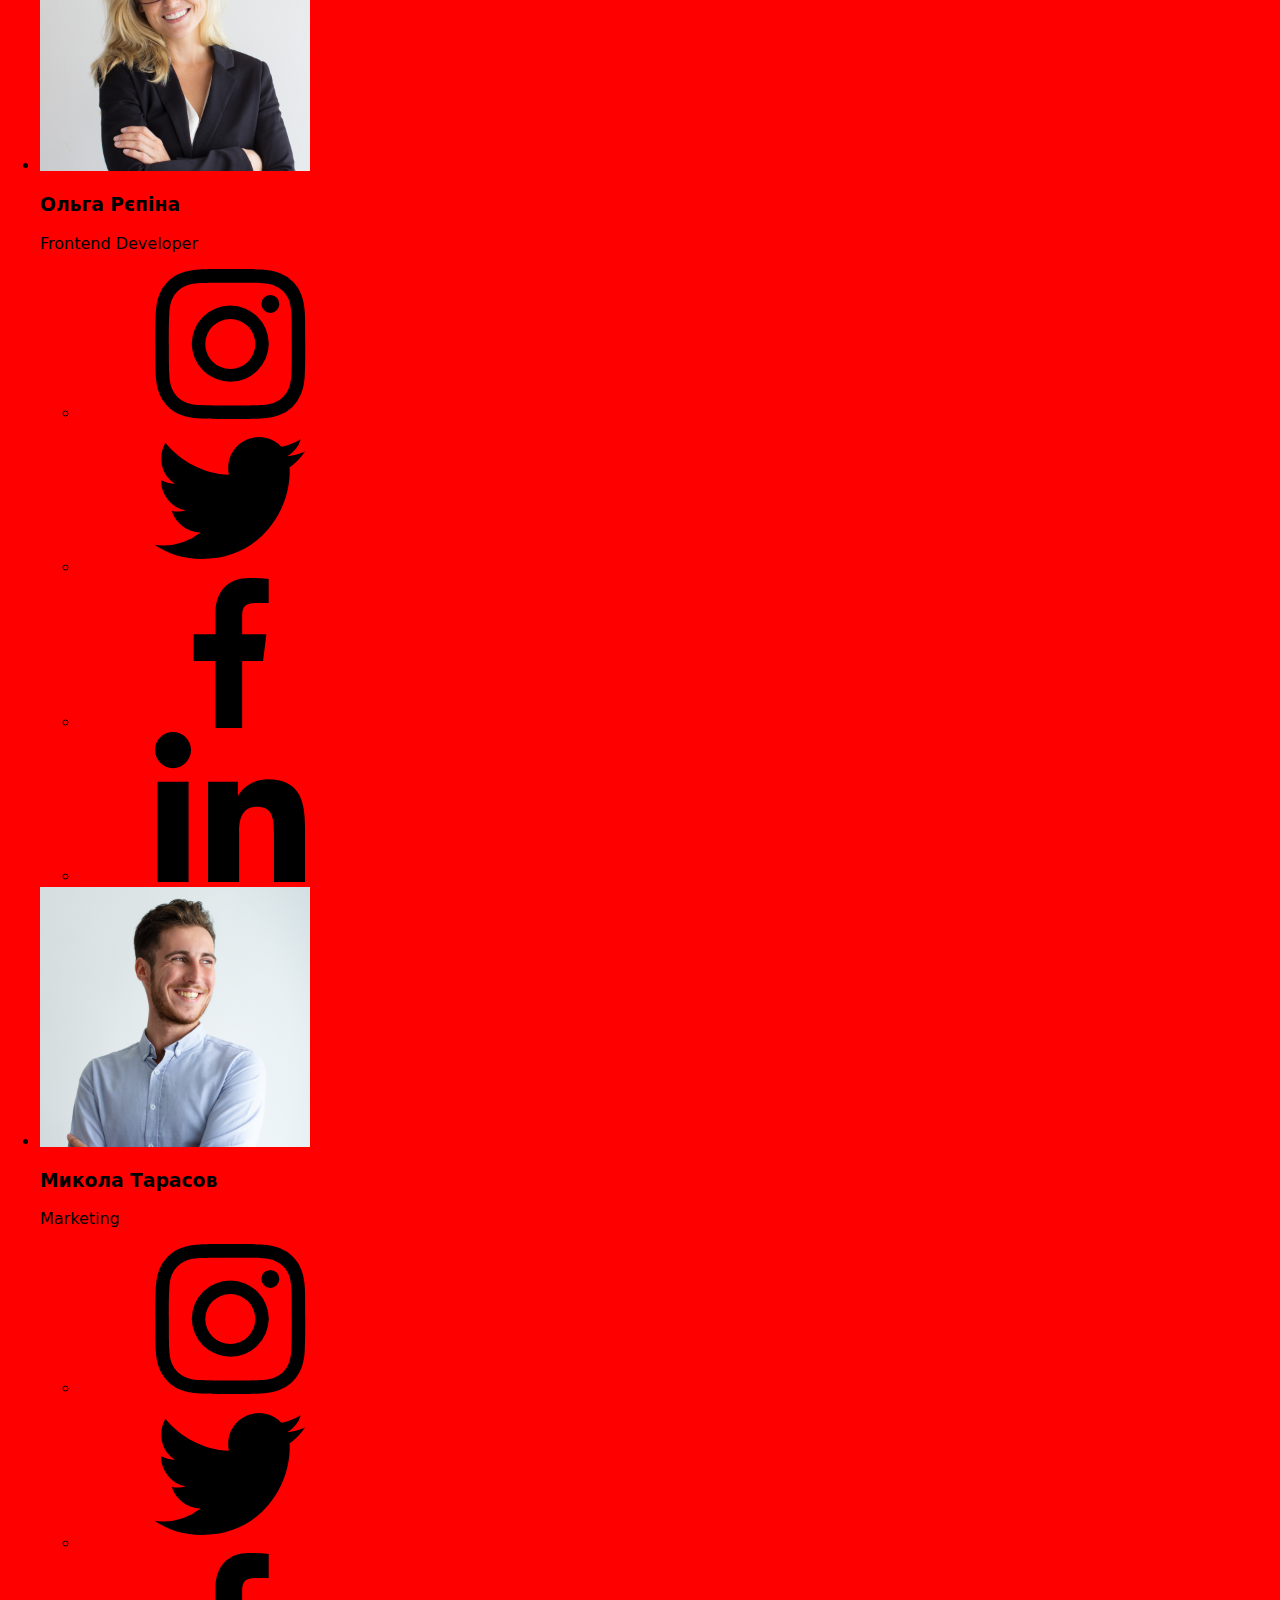
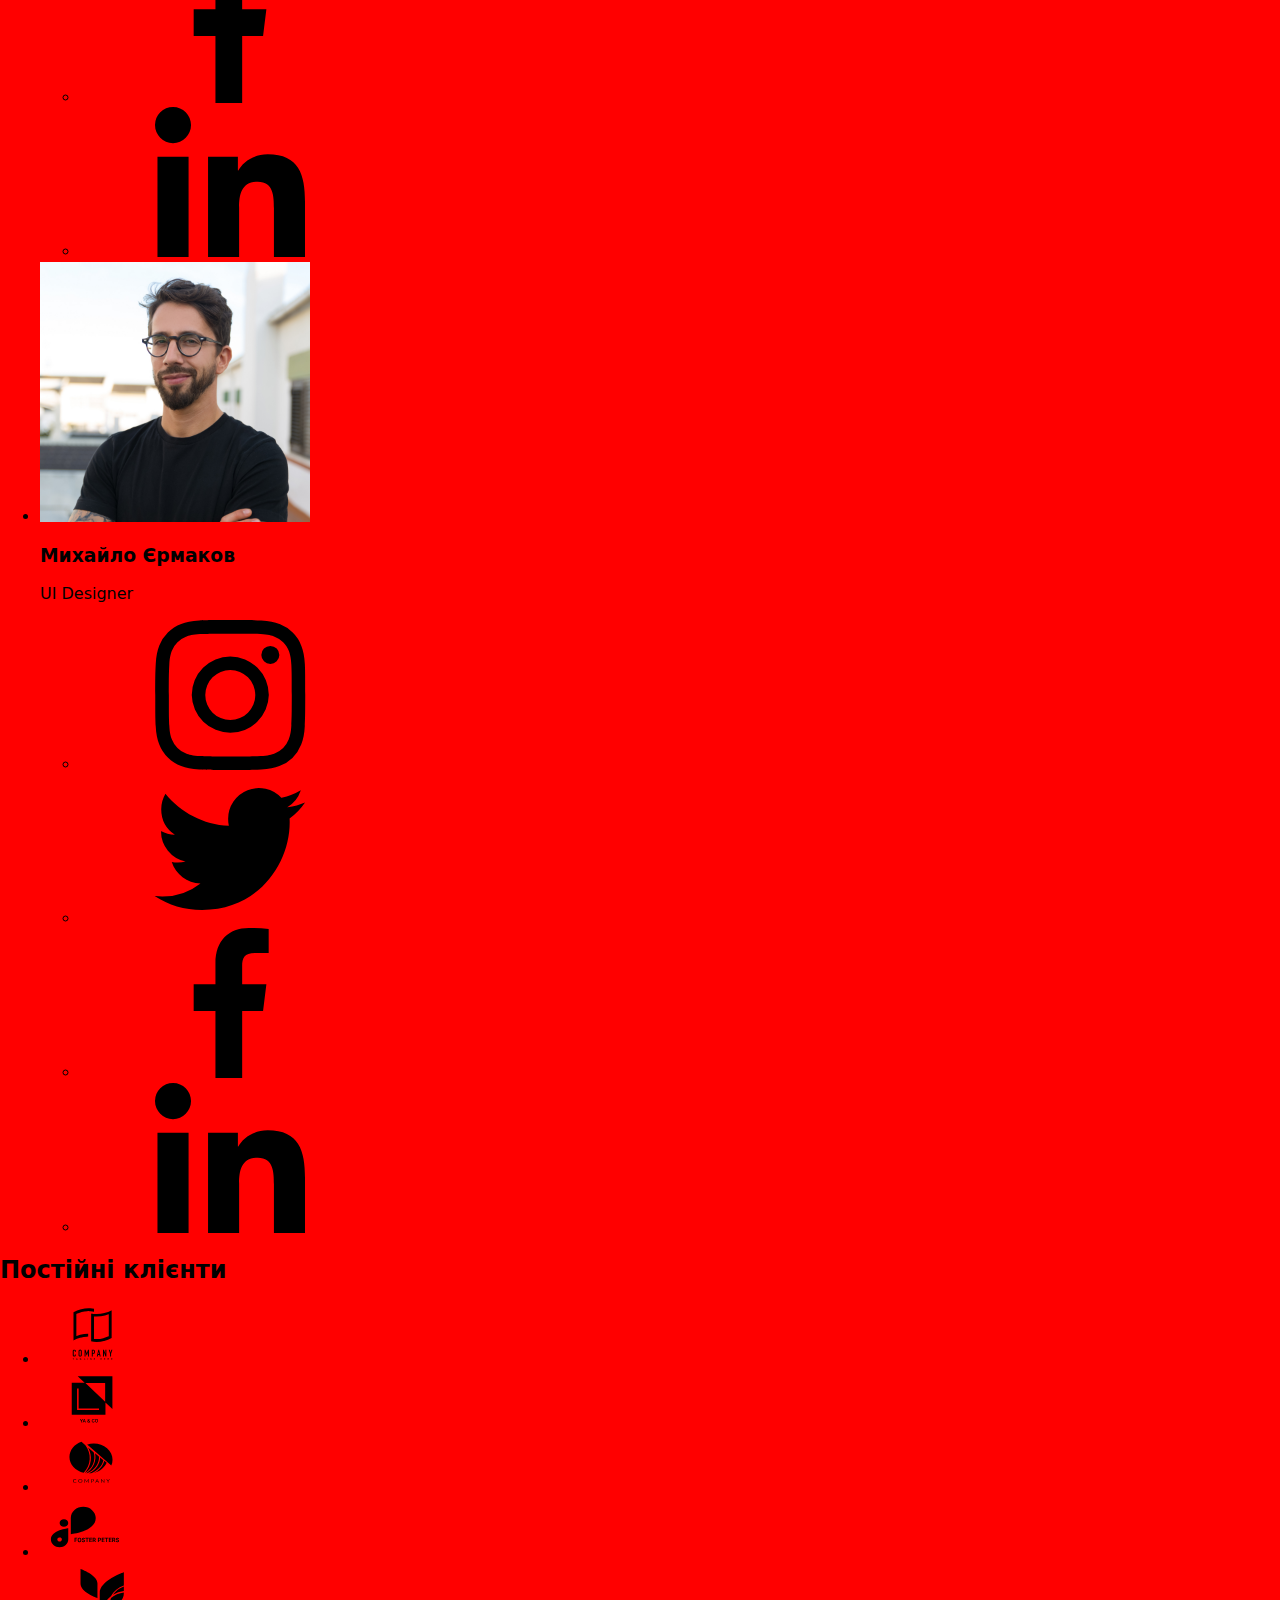
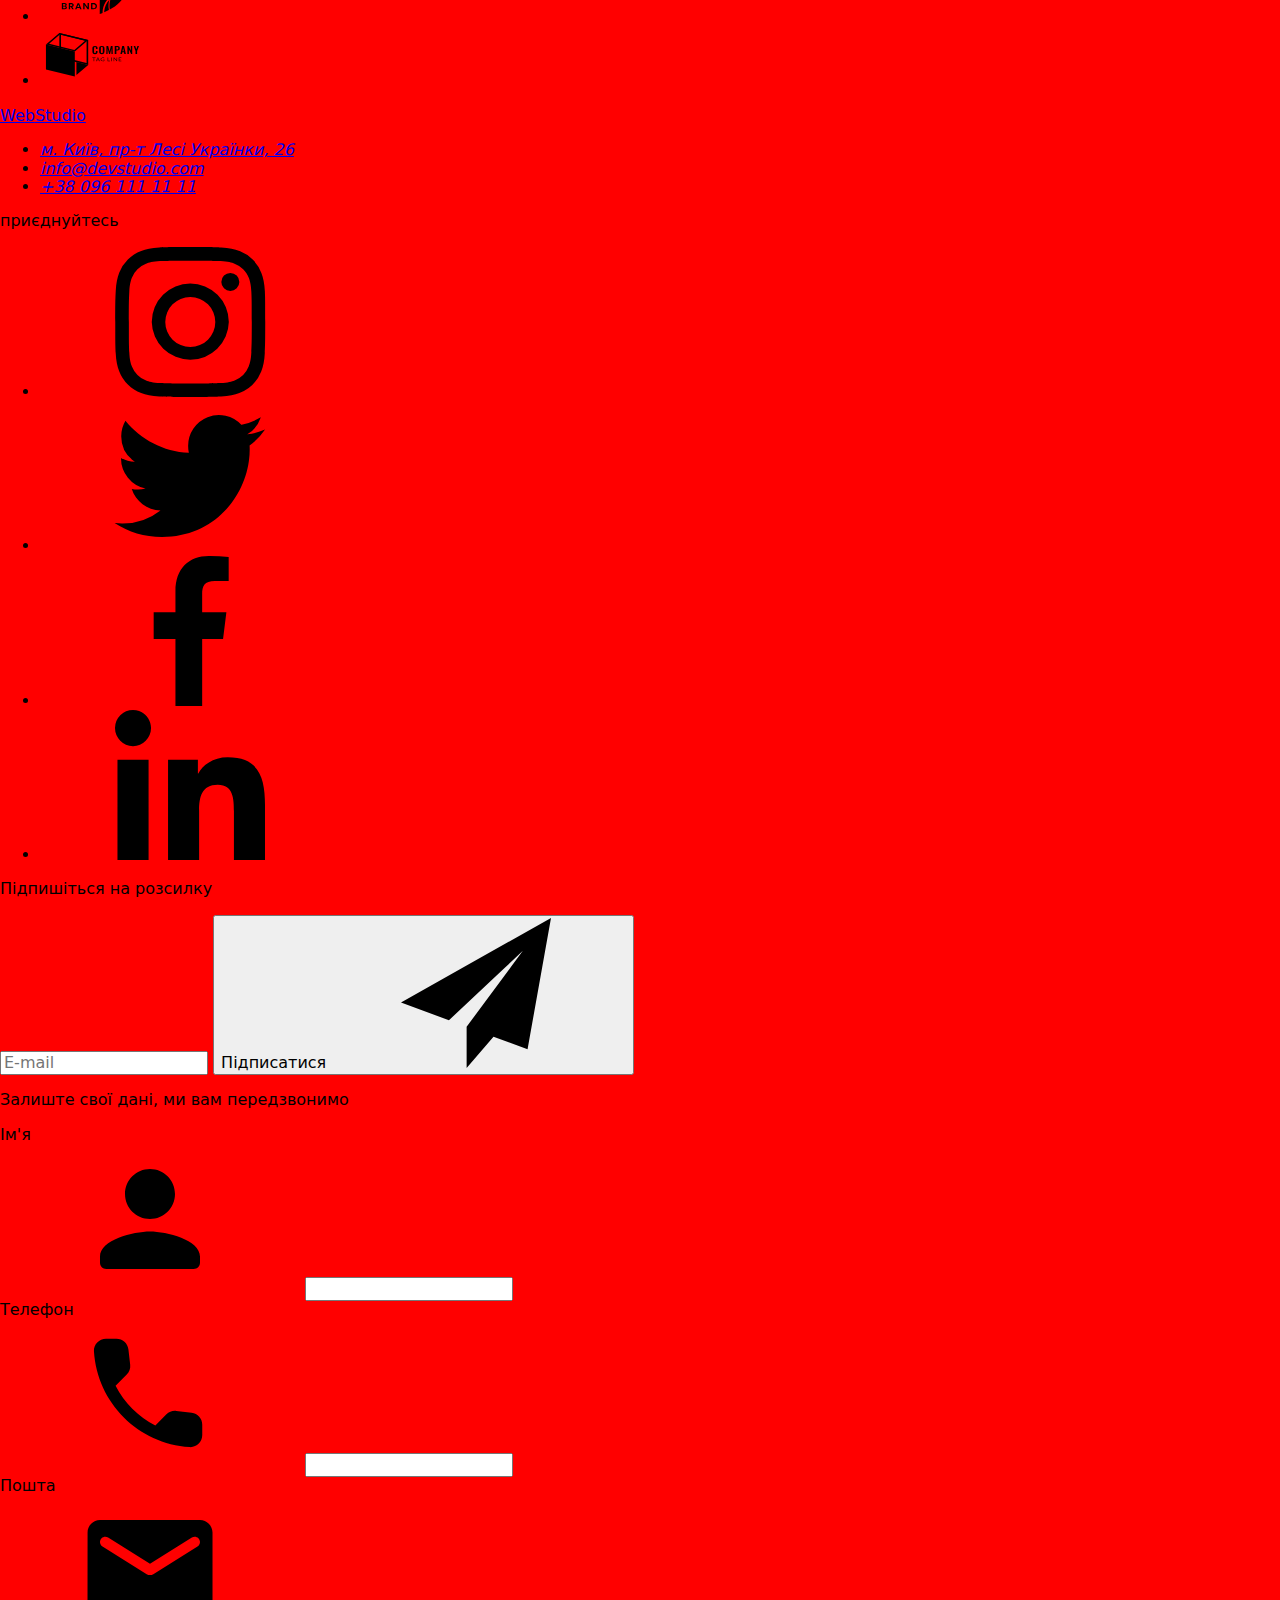
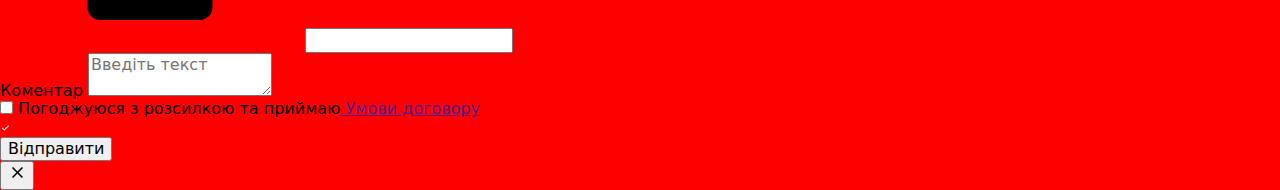
==== commit d650c208: "added path to mincss" ====
--- a/index.html
+++ b/index.html
@@ -7,7 +7,7 @@
   <meta name="viewport" content="width=device-width, initial-scale=1.0">
   <title>WebStudio</title>
   <link rel="stylesheet" href="https://cdnjs.cloudflare.com/ajax/libs/modern-normalize/1.1.0/modern-normalize.min.css">
-  <link rel="stylesheet" href="./css/styles.css">
+  <link rel="stylesheet" href="./css/main.min.css">
   <link rel="preconnect" href="https://fonts.googleapis.com">
   <link rel="preconnect" href="https://fonts.gstatic.com" crossorigin>
   <link href="https://fonts.googleapis.com/css2?family=Raleway:wght@700&family=Roboto:wght@400;500;700;900&display=swap"
--- a/css/main.min.css
+++ b/css/main.min.css
@@ -0,0 +1 @@
+body{background-color:red}/*# sourceMappingURL=main.min.css.map */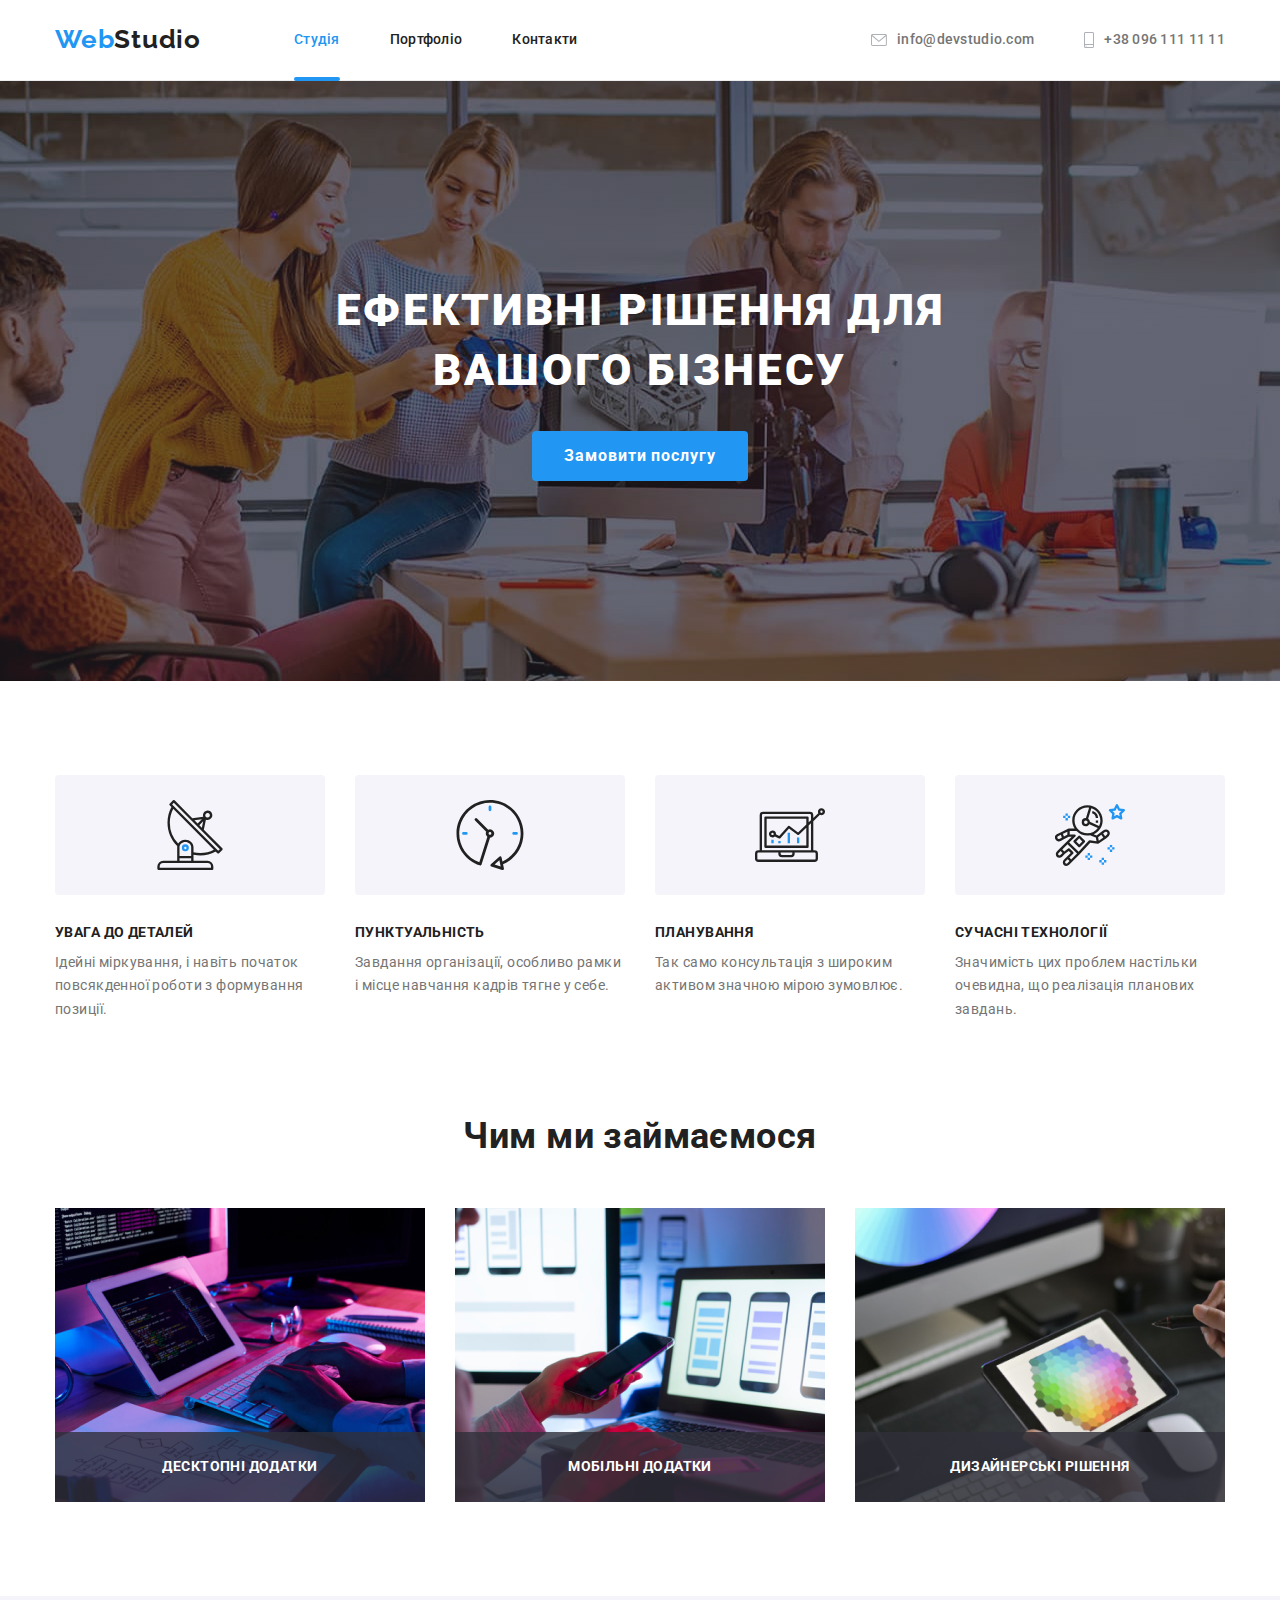
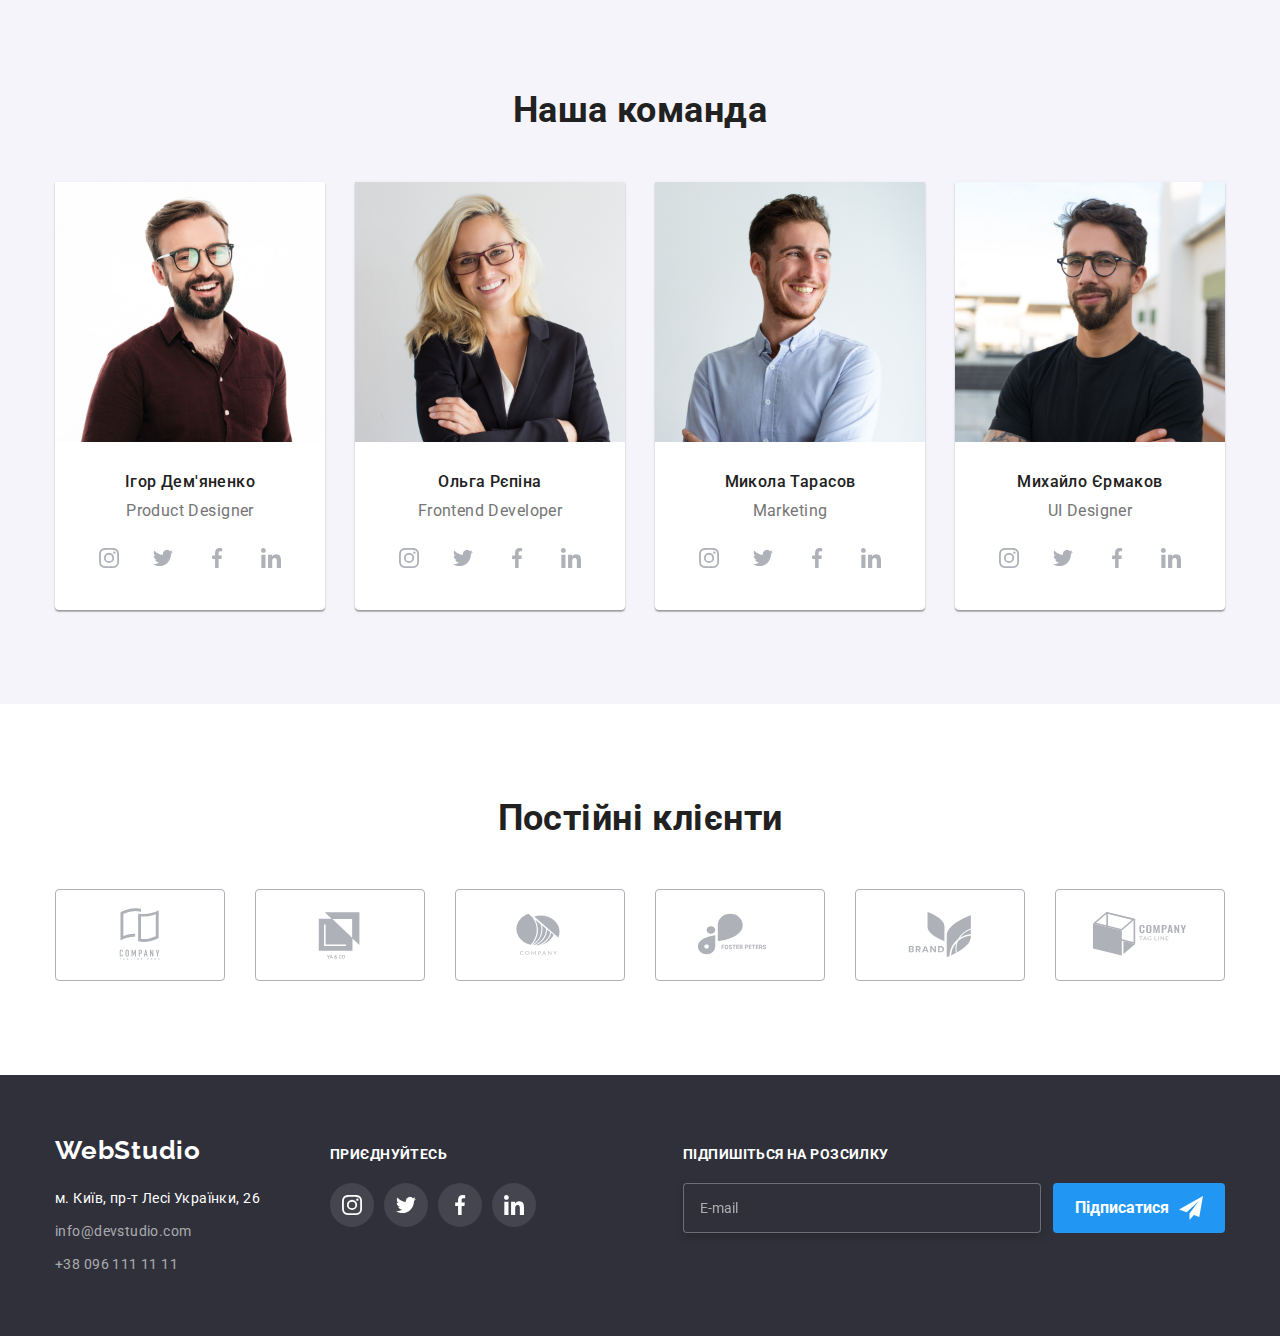
==== commit 7a384ddf: "BEM header" ====
--- a/index.html
+++ b/index.html
@@ -16,36 +16,33 @@
 
 <body>
   <header class="header">
-    <div class="container header-container">
-      <nav class="header-nav">
-        <a href="./index.html" class="logo"><span>Web</span>Studio</a>
-        <ul class="site-nav-list">
-          <li class="nav-link">
-            <a href="./index.html" class="link current">Студія</a>
-          </li>
-          <li class="nav-link">
-            <a href="./portfolio.html" class="link">Портфоліо</a>
-          </li>
-          <li class="nav-link">
-            <a href="./contacts.html" class="link">Контакти</a>
+    <div class="container header__container">
+      <nav class="navigation">
+        <a href="./index.html" class="logo"><span class="navigation__logo--black">Web</span>Studio</a>
+        <ul class="navigation__list">
+          <li class="navigation__list-link">
+            <a href="./index.html" class="navigation__list-item navigation__list-item--current">Студія</a>
+          </li>
+          <li class="navigation__list-link">
+            <a href="./portfolio.html" class="navigation__list-item">Портфоліо</a>
+          </li>
+          <li class="navigation__list-link">
+            <a href="./contacts.html" class="navigation__list-item">Контакти</a>
           </li>
         </ul>
       </nav>
-      <ul class="auth-nav-list">
+      <ul class="authentication">
         <li>
-          <a href="mailto:info@devstudio.com" class="email">
-            <svg class="icon email-icon" width="16px" height="12px">
-              <use href="./images/icons.svg#icon-envelope"></use>
-            </svg>
-            info@devstudio.com
+          <a href="mailto:info@devstudio.com" class="authentication__email">
+            <svg class="icon authentication__email-icon" width="16px" height="12px">
+              <use href="./images/icons.svg#icon-envelope"></use></svg>info@devstudio.com
           </a>
         </li>
         <li>
-          <a href="tel:+380961111111" class="phone-header">
-            <svg class="icon phone-icon" width="10px" height="16px">
+          <a href="tel:+380961111111" class="authentication__phone">
+            <svg class="icon authentication__phone-icon" width="10px" height="16px">
               <use href="./images/icons.svg#icon-smartphone"></use>
-            </svg>
-            +38 096 111 11 11</a>
+            </svg>+38 096 111 11 11</a>
         </li>
       </ul>
     </div>
--- a/css/main.min.css
+++ b/css/main.min.css
@@ -1 +1 @@
-body{background-color:red}/*# sourceMappingURL=main.min.css.map */+img{display:block}h1,h2,h3,h4,h5,h6,ul,p{margin:0}body{font-family:"Roboto",sans-serif;color:var(--primary-text-color);font-size:14px;letter-spacing:.03em;background-color:var(--primary-white-color)}.section{padding:94px 0}.container{width:1200px;margin:0 auto;padding:0 15px}a{color:var(--title-text-color);text-decoration:none;font-style:normal}ul{list-style:none;padding-left:0}.navigation__list-item--current{color:var(--accent-text-color);position:relative}.navigation__list-item--current::after{content:"";width:100%;height:4px;bottom:-1px;left:0;background-color:var(--accent-text-color);border-radius:2px;position:absolute}.btn{font-family:"Roboto",sans-serif;font-weight:500;font-size:16px;line-height:1.625;text-align:center;cursor:pointer;background:var(--primary-white-color);color:var(--title-text-color);padding:6px 22px;border-radius:4px;border:none;-webkit-transition:color 250ms cubic-bezier(0.4, 0, 0.2, 1),background-color 250ms cubic-bezier(0.4, 0, 0.2, 1),-webkit-box-shadow 250ms cubic-bezier(0.4, 0, 0.2, 1);transition:color 250ms cubic-bezier(0.4, 0, 0.2, 1),background-color 250ms cubic-bezier(0.4, 0, 0.2, 1),-webkit-box-shadow 250ms cubic-bezier(0.4, 0, 0.2, 1);transition:color 250ms cubic-bezier(0.4, 0, 0.2, 1),background-color 250ms cubic-bezier(0.4, 0, 0.2, 1),box-shadow 250ms cubic-bezier(0.4, 0, 0.2, 1);transition:color 250ms cubic-bezier(0.4, 0, 0.2, 1),background-color 250ms cubic-bezier(0.4, 0, 0.2, 1),box-shadow 250ms cubic-bezier(0.4, 0, 0.2, 1),-webkit-box-shadow 250ms cubic-bezier(0.4, 0, 0.2, 1)}.visually-hidden{position:absolute;width:1px;height:1px;margin:-1px;border:0;padding:0;white-space:nowrap;-webkit-clip-path:inset(100%);clip-path:inset(100%);clip:rect(0, 0, 0, 0);overflow:hidden}.icon{fill:var(--icons-color);-webkit-transition:fill 250ms cubic-bezier(0.4, 0, 0.2, 1);transition:fill 250ms cubic-bezier(0.4, 0, 0.2, 1)}:root{--primary-text-color: #757575;--title-text-color: #212121;--accent-text-color: #2196f3;--primary-white-color: #ffffff;--bacground-gray-color: #2f303a;--address-color: rgba(255, 255, 255, 0.6);--secondary-bgr-color: #f5f4fa;--primary-border-color: #ececec;--secondary-border-color: #eeeeee;--contacts-color: rgba(117, 117, 117, 1);--member-bcg-color: rgba(255, 255, 255, 1);--portfolio-bcg-color: rgba(245, 244, 250, 1);--hero-bacground: #c4c4c4;--clients-list-border: 1px solid #afb1b8;--icons-color: #afb1b8;--activities-background: rgba(47, 48, 58, 0.8);--text-background: rgba(33, 150, 243, 0.9);--backdrop-background: rgba(0, 0, 0, 0.2);--close-color: #000;--close-btn-border: rgba(0, 0, 0, 0.1);--input-border: rgba(33, 33, 33, 0.2)}.header__container{display:-webkit-box;display:-ms-flexbox;display:flex;-webkit-box-align:center;-ms-flex-align:center;align-items:center}.header{border-bottom:1px solid var(--primary-border-color)}.logo{font-family:"Raleway",sans-serif;color:var(--title-text-color);font-weight:700;font-size:26px;line-height:1.19;letter-spacing:.03em;margin-right:93px;padding:24px 0 25px 0}.navigation__logo--black{color:var(--accent-text-color)}.navigation{display:-webkit-box;display:-ms-flexbox;display:flex;-webkit-box-pack:justify;-ms-flex-pack:justify;justify-content:space-between}.navigation__list-item{padding:32px 0;display:block;-webkit-transition:color 250ms cubic-bezier(0.4, 0, 0.2, 1);transition:color 250ms cubic-bezier(0.4, 0, 0.2, 1)}.navigation__list-link{display:block}.navigation__list-link:not(:first-child){margin-left:50px}.navigation__list{font-weight:500;line-height:1.14;color:var(--title-text-color);letter-spacing:.02em;display:-webkit-box;display:-ms-flexbox;display:flex}.navigation__list a:hover,.navigation__list a:focus{color:var(--accent-text-color)}.authentication{font-weight:500;line-height:1.14;letter-spacing:.02em;display:-webkit-box;display:-ms-flexbox;display:flex;margin-left:auto}.authentication a:hover,.authentication a:focus{color:var(--accent-text-color)}.authentication a:hover svg,.authentication a:focus svg{fill:var(--accent-text-color)}.authentication__email{padding:32px 0;color:var(--contacts-color);display:-webkit-box;display:-ms-flexbox;display:flex;-webkit-box-align:center;-ms-flex-align:center;align-items:center;-webkit-transition:color 250ms cubic-bezier(0.4, 0, 0.2, 1);transition:color 250ms cubic-bezier(0.4, 0, 0.2, 1)}.authentication__phone{margin-left:50px;padding:32px 0;display:-webkit-box;display:-ms-flexbox;display:flex;-webkit-box-align:center;-ms-flex-align:center;align-items:center;color:var(--contacts-color);-webkit-transition:color 250ms cubic-bezier(0.4, 0, 0.2, 1);transition:color 250ms cubic-bezier(0.4, 0, 0.2, 1)}.authentication__email-icon,.authentication__phone-icon{margin-right:10px;-webkit-transition:fill 250ms cubic-bezier(0.4, 0, 0.2, 1);transition:fill 250ms cubic-bezier(0.4, 0, 0.2, 1)}.section-hero{background:var(--hero-bacground);padding:200px 0;text-align:center;max-width:1600px;margin-left:auto;margin-right:auto;background-image:-webkit-gradient(linear, left top, left bottom, from(rgba(47, 48, 58, 0.4)), to(rgba(47, 48, 58, 0.4))),url(../images/herobg.jpg);background-image:linear-gradient(rgba(47, 48, 58, 0.4), rgba(47, 48, 58, 0.4)),url(../images/herobg.jpg);background-repeat:no-repeat;background-size:cover;background-position:center}.hero-container{color:var(--primary-white-color);margin:0 auto}.hero-title{margin-left:auto;margin-right:auto;width:696px;font-weight:900;font-size:44px;line-height:1.36;color:var(--primary-white-color);text-align:center;text-transform:uppercase;letter-spacing:.06em}.hero-container>button{font-weight:700;font-size:16px;line-height:1.875;letter-spacing:.06em;background-color:var(--accent-text-color);color:var(--primary-white-color);margin-top:30px;padding:10px 32px}.section-title{font-weight:700;font-size:36px;line-height:1.16;text-align:center;color:var(--title-text-color);display:block;margin-bottom:50px}.title{margin-bottom:10px}.feature-list .title{font-size:14px;color:var(--title-text-color);font-weight:700;line-height:1.14;text-transform:uppercase}.feature-list{display:-webkit-box;display:-ms-flexbox;display:flex;-ms-flex-wrap:wrap;flex-wrap:wrap;gap:30px;-webkit-box-pack:center;-ms-flex-pack:center;justify-content:center;-ms-flex-wrap:nowrap;flex-wrap:nowrap}.feature-icon{display:-webkit-box;display:-ms-flexbox;display:flex;-webkit-box-pack:center;-ms-flex-pack:center;justify-content:center;-webkit-box-align:center;-ms-flex-align:center;align-items:center;margin-bottom:30px;width:270px;height:120px;border-radius:4px;background-color:var(--secondary-bgr-color)}.features-descr{line-height:1.7}.box{position:relative}.description{position:absolute;bottom:0;background:var(--activities-background);font-weight:700;line-height:1.14;text-align:center;text-transform:uppercase;color:var(--primary-white-color);width:100%;padding:27px 0}.section-activities{padding-top:0}.activities-container{display:block;-ms-flex-wrap:wrap;flex-wrap:wrap;gap:30px;-webkit-box-pack:center;-ms-flex-pack:center;justify-content:center;-ms-flex-wrap:nowrap;flex-wrap:nowrap}.activities{display:-webkit-box;display:-ms-flexbox;display:flex;-ms-flex-wrap:wrap;flex-wrap:wrap;gap:30px;-webkit-box-pack:center;-ms-flex-pack:center;justify-content:center;-ms-flex-wrap:nowrap;flex-wrap:nowrap}.activities-item{-ms-flex-preferred-size:calc((100% - 120px)/3);flex-basis:calc((100% - 120px)/3)}.person{margin-bottom:30px}.team-section{background-color:var(--secondary-bgr-color)}.team-container{display:block}.members-list{display:-webkit-box;display:-ms-flexbox;display:flex;-ms-flex-wrap:wrap;flex-wrap:wrap;gap:30px;-webkit-box-pack:center;-ms-flex-pack:center;justify-content:center;-ms-flex-wrap:nowrap;flex-wrap:nowrap}.members-list .title{color:var(--title-text-color);font-weight:500;font-size:16px;line-height:1.1875;text-align:center}.member-item{-ms-flex-preferred-size:calc((100% - 150px)/4);flex-basis:calc((100% - 150px)/4);background-color:var(--member-bcg-color);padding-bottom:30px;border-radius:0px 0px 4px 4px;-webkit-box-shadow:0px 1px 3px rgba(0,0,0,.12),0px 1px 1px rgba(0,0,0,.14),0px 2px 1px rgba(0,0,0,.2);box-shadow:0px 1px 3px rgba(0,0,0,.12),0px 1px 1px rgba(0,0,0,.14),0px 2px 1px rgba(0,0,0,.2)}.member-social{display:-webkit-box;display:-ms-flexbox;display:flex;-webkit-box-align:center;-ms-flex-align:center;align-items:center;-webkit-box-pack:center;-ms-flex-pack:center;justify-content:center;gap:10px}.member-social-link{display:-webkit-box;display:-ms-flexbox;display:flex;width:44px;height:44px;border-radius:50%;-webkit-box-pack:center;-ms-flex-pack:center;justify-content:center;-webkit-box-align:center;-ms-flex-align:center;align-items:center;-webkit-transition:fill 250ms cubic-bezier(0.4, 0, 0.2, 1),background-color 250ms cubic-bezier(0.4, 0, 0.2, 1);transition:fill 250ms cubic-bezier(0.4, 0, 0.2, 1),background-color 250ms cubic-bezier(0.4, 0, 0.2, 1)}.member-social-link:hover,.member-social-link:focus{background-color:var(--accent-text-color)}.member-social-link:hover svg,.member-social-link:focus svg{fill:var(--primary-white-color)}.social-icon{width:20px;height:20px}.job{font-size:16px;line-height:1.1875;text-align:center;margin-bottom:16px}.clients{display:-webkit-box;display:-ms-flexbox;display:flex;-webkit-box-pack:center;-ms-flex-pack:center;justify-content:center;-webkit-box-align:center;-ms-flex-align:center;align-items:center;gap:30px}.clents-link{width:170px;height:92px;display:-webkit-box;display:-ms-flexbox;display:flex;-webkit-box-pack:center;-ms-flex-pack:center;justify-content:center;-webkit-box-align:center;-ms-flex-align:center;align-items:center;border:var(--clients-list-border);border-radius:4px;-webkit-transition:border-color 250ms cubic-bezier(0.4, 0, 0.2, 1);transition:border-color 250ms cubic-bezier(0.4, 0, 0.2, 1)}.clients-list:hover svg{fill:var(--accent-text-color)}.clients-list a:hover,.clients-list a:focus{border-color:var(--accent-text-color)}footer{background-color:var(--bacground-gray-color);padding-top:60px;padding-bottom:60px}.footer-container{display:-webkit-box;display:-ms-flexbox;display:flex;-webkit-box-align:baseline;-ms-flex-align:baseline;align-items:baseline}footer .logo{color:var(--primary-white-color);margin:0;padding:0}.adr-list a{font-weight:400;font-size:14px;line-height:24px;letter-spacing:.03em;color:var(--address-color)}footer .fact{color:var(--primary-white-color);-webkit-transition:color 250ms cubic-bezier(0.4, 0, 0.2, 1);transition:color 250ms cubic-bezier(0.4, 0, 0.2, 1)}.email-footer,.phone{-webkit-transition:color 250ms cubic-bezier(0.4, 0, 0.2, 1);transition:color 250ms cubic-bezier(0.4, 0, 0.2, 1)}.section-footer{padding:60px 0}.nav-footer{margin-top:20px}.footer-email{margin:9px 0}.social-link{display:-webkit-box;display:-ms-flexbox;display:flex;width:44px;height:44px;border-radius:50%;-webkit-box-pack:center;-ms-flex-pack:center;justify-content:center;-webkit-box-align:center;-ms-flex-align:center;align-items:center}.studio-social-link{display:-webkit-box;display:-ms-flexbox;display:flex;width:44px;height:44px;border-radius:50%;-webkit-box-pack:center;-ms-flex-pack:center;justify-content:center;-webkit-box-align:center;-ms-flex-align:center;align-items:center;background:rgba(255,255,255,.1);fill:var(--primary-white-color);-webkit-transition:background-color 250ms cubic-bezier(0.4, 0, 0.2, 1);transition:background-color 250ms cubic-bezier(0.4, 0, 0.2, 1)}.studio-social-link:hover,.studio-social-link:focus{background-color:var(--accent-text-color)}.studio-social-link:hover svg,.studio-social-link:focus svg{fill:var(--primary-white-color)}.studio-social{width:20px;height:20px;fill:var(--primary-white-color)}.social-contacts{display:-webkit-box;display:-ms-flexbox;display:flex;-webkit-box-align:center;-ms-flex-align:center;align-items:center;gap:10px}.footer-social{margin-left:70px}.footer-social>p,.subscription>p{font-weight:700;line-height:1.14;text-transform:uppercase;color:var(--primary-white-color);margin-bottom:20px}.subscription{margin-left:auto}.subscription form{display:-webkit-box;display:-ms-flexbox;display:flex}.subscription input{width:358px;height:50px;border:1px solid rgba(255,255,255,.3);-webkit-filter:drop-shadow(0px 4px 4px rgba(0, 0, 0, 0.15));filter:drop-shadow(0px 4px 4px rgba(0, 0, 0, 0.15));border-radius:4px;background-color:var(--bacground-gray-color);padding-left:16px;outline:none;color:var(--primary-white-color)}.subscription button{background-color:var(--accent-text-color);color:var(--primary-white-color);display:-webkit-box;display:-ms-flexbox;display:flex;-webkit-box-pack:center;-ms-flex-pack:center;justify-content:center;-webkit-box-align:center;-ms-flex-align:center;align-items:center;font-weight:700;font-size:16px;line-height:1.875;margin-left:12px}input::-webkit-input-placeholder{line-height:1.25;display:-webkit-box;display:flex;-webkit-box-align:center;align-items:center;color:var(--address-color)}input::-moz-placeholder{line-height:1.25;display:flex;align-items:center;color:var(--address-color)}input:-ms-input-placeholder{line-height:1.25;display:-ms-flexbox;display:flex;-ms-flex-align:center;align-items:center;color:var(--address-color)}input::-ms-input-placeholder{line-height:1.25;display:-ms-flexbox;display:flex;-ms-flex-align:center;align-items:center;color:var(--address-color)}input::placeholder{line-height:1.25;display:-webkit-box;display:-ms-flexbox;display:flex;-webkit-box-align:center;-ms-flex-align:center;align-items:center;color:var(--address-color)}.icon-send{width:24px;height:24px;margin-left:10px;fill:var(--primary-white-color)}.backdrop{position:fixed;background:var(--backdrop-background);height:100vh;width:100vw;left:0;top:0;opacity:1;-webkit-transition:opacity 250ms cubic-bezier(0.4, 0, 0.2, 1),visibility 250ms cubic-bezier(0.4, 0, 0.2, 1);transition:opacity 250ms cubic-bezier(0.4, 0, 0.2, 1),visibility 250ms cubic-bezier(0.4, 0, 0.2, 1)}.backdrop.is-hidden{visibility:hidden;opacity:0;pointer-events:none}.modal{width:528px;height:581px;background-color:var(--primary-white-color);border-radius:4px;position:absolute;top:50%;left:50%;padding:40px;-webkit-transform:translate(-50%, -50%);transform:translate(-50%, -50%);-webkit-box-shadow:0px 1px 3px rgba(0,0,0,.12),0px 1px 1px rgba(0,0,0,.14),0px 2px 1px rgba(0,0,0,.2);box-shadow:0px 1px 3px rgba(0,0,0,.12),0px 1px 1px rgba(0,0,0,.14),0px 2px 1px rgba(0,0,0,.2);-webkit-transition:opacity 250ms cubic-bezier(0.4, 0, 0.2, 1),-webkit-transform 250ms cubic-bezier(0.4, 0, 0.2, 1);transition:opacity 250ms cubic-bezier(0.4, 0, 0.2, 1),-webkit-transform 250ms cubic-bezier(0.4, 0, 0.2, 1);transition:transform 250ms cubic-bezier(0.4, 0, 0.2, 1),opacity 250ms cubic-bezier(0.4, 0, 0.2, 1);transition:transform 250ms cubic-bezier(0.4, 0, 0.2, 1),opacity 250ms cubic-bezier(0.4, 0, 0.2, 1),-webkit-transform 250ms cubic-bezier(0.4, 0, 0.2, 1)}.modal-close{display:-webkit-box;display:-ms-flexbox;display:flex;-webkit-box-pack:center;-ms-flex-pack:center;justify-content:center;-webkit-box-align:center;-ms-flex-align:center;align-items:center;position:absolute;top:8px;right:8px;width:30px;height:30px;padding:0;border:0;outline:none;cursor:pointer;fill:var(--close-color);background-color:var(--primary-white-color);border:1px solid var(--close-btn-border);border-radius:50%}.modal p{font-weight:700;font-size:20px;line-height:1.15;text-align:center;color:var(--title-text-color);margin-bottom:12px}.close-icon{-webkit-transition:fill 250ms cubic-bezier(0.4, 0, 0.2, 1);transition:fill 250ms cubic-bezier(0.4, 0, 0.2, 1)}.modal-close:focus svg,.modal-close:hover svg{fill:var(--accent-text-color)}.form-element{display:-webkit-box;display:-ms-flexbox;display:flex;-webkit-box-orient:vertical;-webkit-box-direction:normal;-ms-flex-direction:column;flex-direction:column;margin-bottom:10px;padding:0}.form-element:nth-child(4){margin-bottom:20px}.form-element input{border:none;height:40px;padding-left:42px;border:1px solid var(--input-border);border-radius:4px;outline:none;width:100%;-webkit-transition:outline 250ms cubic-bezier(0.4, 0, 0.2, 1);transition:outline 250ms cubic-bezier(0.4, 0, 0.2, 1)}.form-element input:focus,.form-element input:hover{outline:1px solid var(--accent-text-color)}.form-element:focus-within svg{fill:var(--accent-text-color)}.input-wrap:hover svg{fill:var(--accent-text-color)}.form-element textarea{border:none;padding:12px 16px;border:1px solid var(--input-border);border-radius:4px;resize:none;width:100%;height:120px;outline:none;-webkit-transition:outline 250ms cubic-bezier(0.4, 0, 0.2, 1);transition:outline 250ms cubic-bezier(0.4, 0, 0.2, 1)}.form-element textarea:focus,.form-element textarea:hover{outline:1px solid var(--accent-text-color)}.form-element label{margin-bottom:4px}label a{color:var(--accent-text-color);-webkit-text-decoration-line:underline;text-decoration-line:underline;padding-left:4px}.accept{-webkit-box-align:center;-ms-flex-align:center;align-items:center;margin-bottom:30px;display:-webkit-box;display:-ms-flexbox;display:flex;-webkit-box-pack:center;-ms-flex-pack:center;justify-content:center;position:relative}.accept+label{display:-webkit-box;display:-ms-flexbox;display:flex;-webkit-box-pack:center;-ms-flex-pack:center;justify-content:center}.checkbox{width:16px;height:15px;border:2px solid var(--title-text-color);border-radius:3px;margin-right:7px;display:-webkit-box;display:-ms-flexbox;display:flex;-webkit-box-pack:center;-ms-flex-pack:center;justify-content:center;-webkit-box-align:center;-ms-flex-align:center;align-items:center;-webkit-transition:background-color 250ms cubic-bezier(0.4, 0, 0.2, 1);transition:background-color 250ms cubic-bezier(0.4, 0, 0.2, 1);position:absolute;top:50%;bottom:50%;-webkit-transform:translate(-50%, -50%);transform:translate(-50%, -50%);left:15px}.accept input:checked+label+.checkbox{background-color:var(--accent-text-color);border:none}.btn-wrap{display:-webkit-box;display:-ms-flexbox;display:flex;-ms-flex-wrap:wrap;flex-wrap:wrap;-webkit-box-pack:center;-ms-flex-pack:center;justify-content:center}.btn-wrap label{margin-bottom:30px}.submit-btn{text-align:center;padding:10px 52px;background-color:var(--accent-text-color);color:var(--primary-white-color);-webkit-transition:-webkit-box-shadow 250ms cubic-bezier(0.4, 0, 0.2, 1);transition:-webkit-box-shadow 250ms cubic-bezier(0.4, 0, 0.2, 1);transition:box-shadow 250ms cubic-bezier(0.4, 0, 0.2, 1);transition:box-shadow 250ms cubic-bezier(0.4, 0, 0.2, 1), -webkit-box-shadow 250ms cubic-bezier(0.4, 0, 0.2, 1)}.submit-btn:hover,.submit-btn:focus{-webkit-box-shadow:0px 4px 4px rgba(0,0,0,.15);box-shadow:0px 4px 4px rgba(0,0,0,.15)}.form-icon{width:18px;height:18px;fill:var(--title-text-color);position:absolute;-webkit-transform:translatey(50%);transform:translatey(50%);left:12px;-webkit-transition:fill 250ms cubic-bezier(0.4, 0, 0.2, 1);transition:fill 250ms cubic-bezier(0.4, 0, 0.2, 1)}.input-wrap{position:relative}/*# sourceMappingURL=main.min.css.map */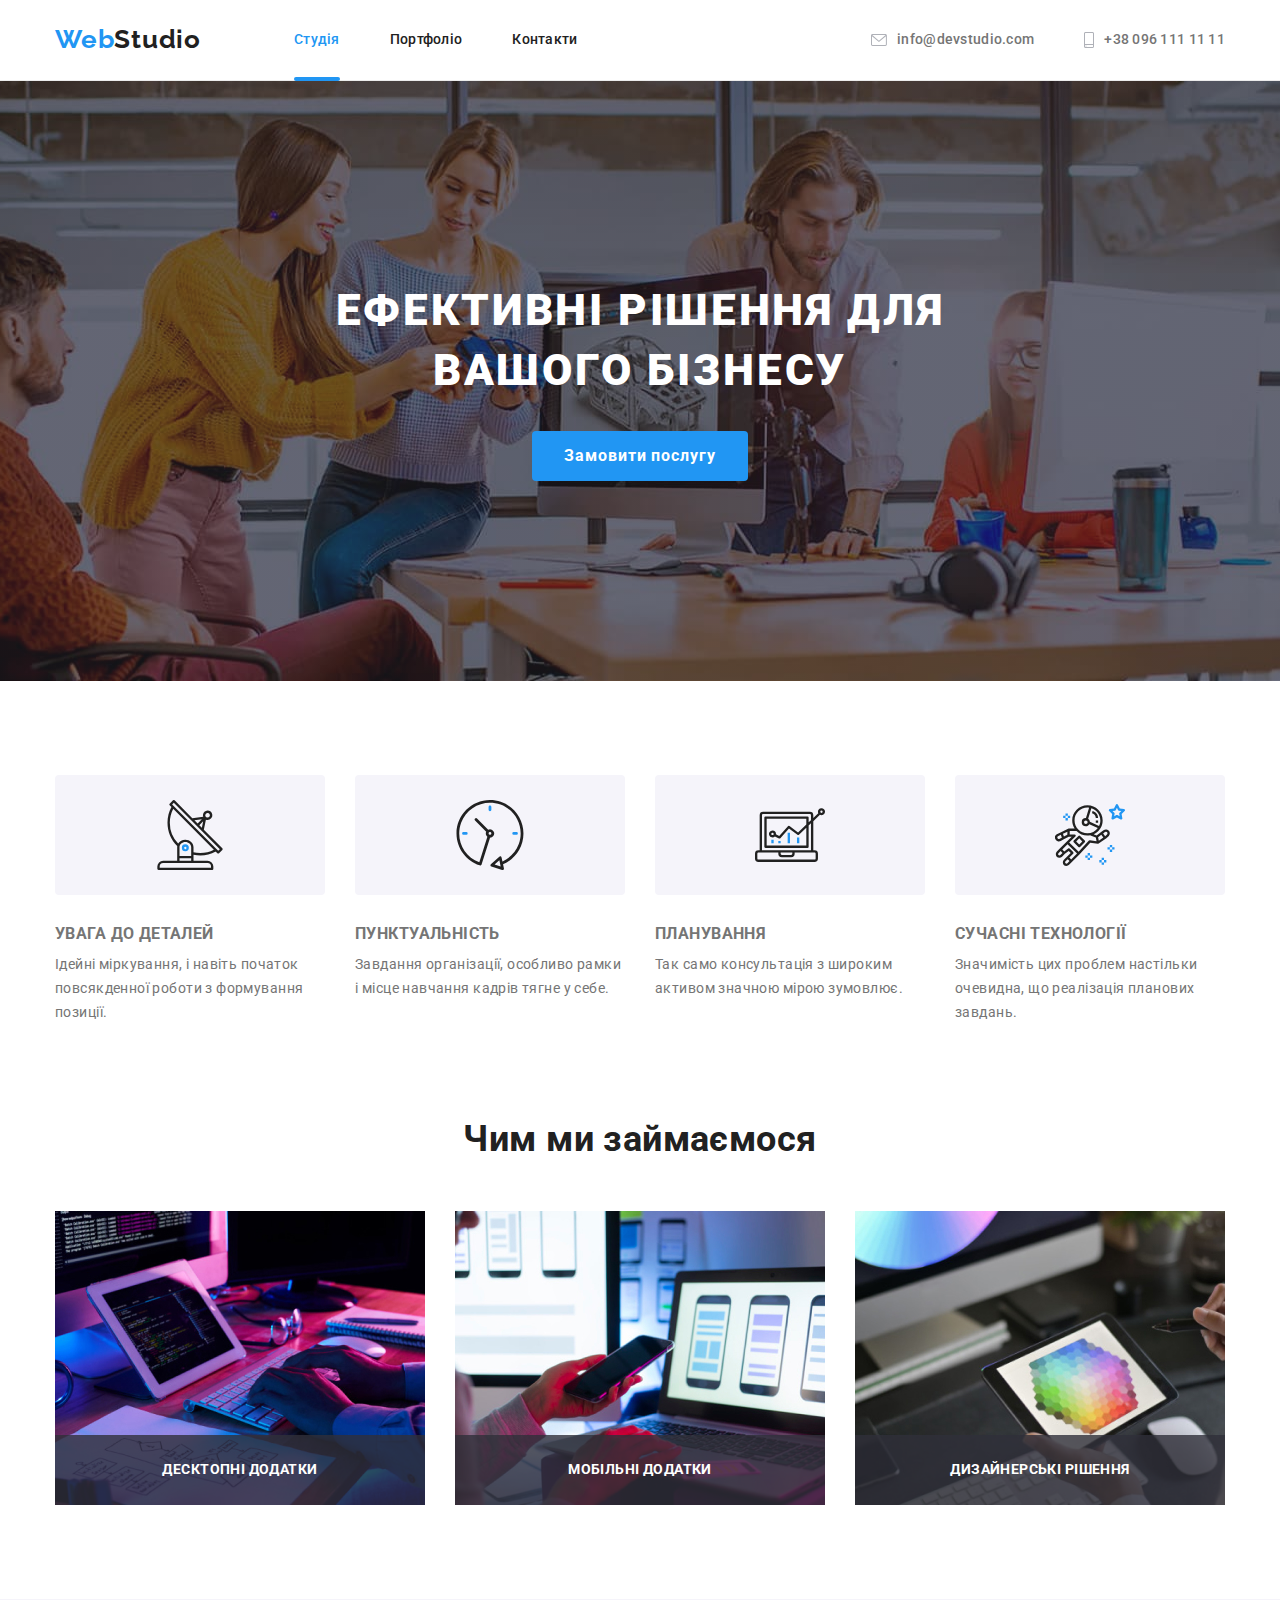
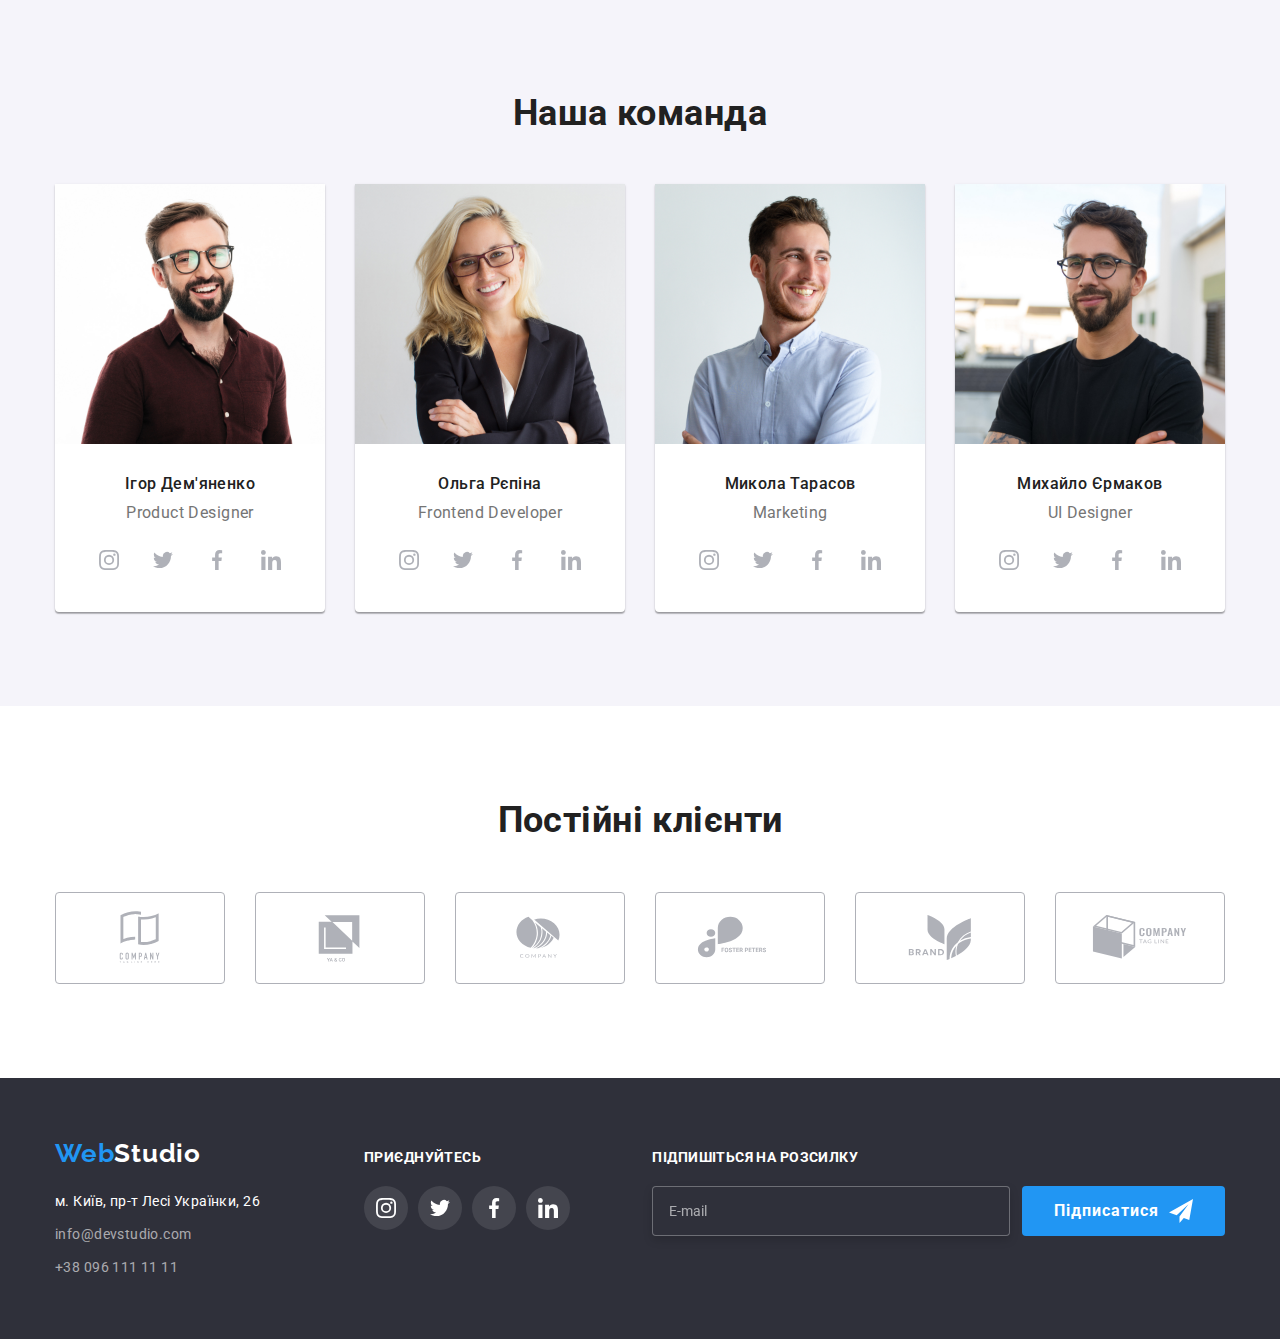
==== commit bf2b9ced: "complete point" ====
--- a/index.html
+++ b/index.html
@@ -18,7 +18,7 @@
   <header class="header">
     <div class="container header__container">
       <nav class="navigation">
-        <a href="./index.html" class="logo"><span class="navigation__logo--black">Web</span>Studio</a>
+        <a href="./index.html" class="logo">Web<span class="navigation__logo--black">Studio</span></a>
         <ul class="navigation__list">
           <li class="navigation__list-link">
             <a href="./index.html" class="navigation__list-item navigation__list-item--current">Студія</a>
@@ -48,18 +48,17 @@
     </div>
   </header>
   <main>
-    <section class="section-hero">
-      <div class="container hero-container">
-        <h1 class="hero-title">Ефективні рішення для вашого бізнесу</h1>
-        <button type="button" class="btn" data-modal-open>
-          Замовити послугу
+    <section class="hero">
+      <div class="container hero__container">
+        <h1 class="hero__container-title">Ефективні рішення для вашого бізнесу</h1>
+        <button type="button" class="btn hero__button" data-modal-open>Замовити послугу
         </button>
       </div>
     </section>
-    <section class="section section-features">
+    <section class="section">
       <div class="container">
-        <h2 class="section-title visually-hidden">Oсобливості</h2>
-        <ul class="feature-list">
+        <h2 class="section__title visually-hidden">Oсобливості</h2>
+        <ul class="section__title-list">
           <li>
             <div class="feature-icon">
               <svg class="icon" width="70px" height="70px">
@@ -112,7 +111,7 @@
     </section>
     <section class="section section-activities">
       <div class="container activities-container">
-        <h2 class="section-title">Чим ми займаємося</h2>
+        <h2 class="section__title">Чим ми займаємося</h2>
         <ul class="activities">
           <li class="activities-item">
             <div class="box">
@@ -137,7 +136,7 @@
     </section>
     <section class="section team-section">
       <div class="container team-container">
-        <h2 class="section-title">Наша команда</h2>
+        <h2 class="section__title">Наша команда</h2>
         <ul class="members-list">
           <li class="member-item">
             <img src="./images/igor.jpg" alt="product designer photo" width="270" class="person">
@@ -260,7 +259,7 @@
     </section>
     <section class="section">
       <div class="container">
-        <h2 class="section-title">Постійні клієнти</h2>
+        <h2 class="section__title">Постійні клієнти</h2>
         <div>
           <ul class="clients">
             <li class="clients-list">
@@ -301,7 +300,7 @@
   <footer class="section-footer">
     <div class="container footer-container">
       <div>
-        <a href="./index.html" class="logo"><span>Web</span>Studio</a>
+        <a href="./index.html" class="logo">Web<span class="navigation__logo--white">Studio</span></a>
         <address class="auth-nav-list">
           <div class="nav-footer">
             <ul class="adr-list">
--- a/css/main.min.css
+++ b/css/main.min.css
@@ -1 +1 @@
-img{display:block}h1,h2,h3,h4,h5,h6,ul,p{margin:0}body{font-family:"Roboto",sans-serif;color:var(--primary-text-color);font-size:14px;letter-spacing:.03em;background-color:var(--primary-white-color)}.section{padding:94px 0}.container{width:1200px;margin:0 auto;padding:0 15px}a{color:var(--title-text-color);text-decoration:none;font-style:normal}ul{list-style:none;padding-left:0}.navigation__list-item--current{color:var(--accent-text-color);position:relative}.navigation__list-item--current::after{content:"";width:100%;height:4px;bottom:-1px;left:0;background-color:var(--accent-text-color);border-radius:2px;position:absolute}.btn{font-family:"Roboto",sans-serif;font-weight:500;font-size:16px;line-height:1.625;text-align:center;cursor:pointer;background:var(--primary-white-color);color:var(--title-text-color);padding:6px 22px;border-radius:4px;border:none;-webkit-transition:color 250ms cubic-bezier(0.4, 0, 0.2, 1),background-color 250ms cubic-bezier(0.4, 0, 0.2, 1),-webkit-box-shadow 250ms cubic-bezier(0.4, 0, 0.2, 1);transition:color 250ms cubic-bezier(0.4, 0, 0.2, 1),background-color 250ms cubic-bezier(0.4, 0, 0.2, 1),-webkit-box-shadow 250ms cubic-bezier(0.4, 0, 0.2, 1);transition:color 250ms cubic-bezier(0.4, 0, 0.2, 1),background-color 250ms cubic-bezier(0.4, 0, 0.2, 1),box-shadow 250ms cubic-bezier(0.4, 0, 0.2, 1);transition:color 250ms cubic-bezier(0.4, 0, 0.2, 1),background-color 250ms cubic-bezier(0.4, 0, 0.2, 1),box-shadow 250ms cubic-bezier(0.4, 0, 0.2, 1),-webkit-box-shadow 250ms cubic-bezier(0.4, 0, 0.2, 1)}.visually-hidden{position:absolute;width:1px;height:1px;margin:-1px;border:0;padding:0;white-space:nowrap;-webkit-clip-path:inset(100%);clip-path:inset(100%);clip:rect(0, 0, 0, 0);overflow:hidden}.icon{fill:var(--icons-color);-webkit-transition:fill 250ms cubic-bezier(0.4, 0, 0.2, 1);transition:fill 250ms cubic-bezier(0.4, 0, 0.2, 1)}:root{--primary-text-color: #757575;--title-text-color: #212121;--accent-text-color: #2196f3;--primary-white-color: #ffffff;--bacground-gray-color: #2f303a;--address-color: rgba(255, 255, 255, 0.6);--secondary-bgr-color: #f5f4fa;--primary-border-color: #ececec;--secondary-border-color: #eeeeee;--contacts-color: rgba(117, 117, 117, 1);--member-bcg-color: rgba(255, 255, 255, 1);--portfolio-bcg-color: rgba(245, 244, 250, 1);--hero-bacground: #c4c4c4;--clients-list-border: 1px solid #afb1b8;--icons-color: #afb1b8;--activities-background: rgba(47, 48, 58, 0.8);--text-background: rgba(33, 150, 243, 0.9);--backdrop-background: rgba(0, 0, 0, 0.2);--close-color: #000;--close-btn-border: rgba(0, 0, 0, 0.1);--input-border: rgba(33, 33, 33, 0.2)}.header__container{display:-webkit-box;display:-ms-flexbox;display:flex;-webkit-box-align:center;-ms-flex-align:center;align-items:center}.header{border-bottom:1px solid var(--primary-border-color)}.logo{font-family:"Raleway",sans-serif;color:var(--title-text-color);font-weight:700;font-size:26px;line-height:1.19;letter-spacing:.03em;margin-right:93px;padding:24px 0 25px 0}.navigation__logo--black{color:var(--accent-text-color)}.navigation{display:-webkit-box;display:-ms-flexbox;display:flex;-webkit-box-pack:justify;-ms-flex-pack:justify;justify-content:space-between}.navigation__list-item{padding:32px 0;display:block;-webkit-transition:color 250ms cubic-bezier(0.4, 0, 0.2, 1);transition:color 250ms cubic-bezier(0.4, 0, 0.2, 1)}.navigation__list-link{display:block}.navigation__list-link:not(:first-child){margin-left:50px}.navigation__list{font-weight:500;line-height:1.14;color:var(--title-text-color);letter-spacing:.02em;display:-webkit-box;display:-ms-flexbox;display:flex}.navigation__list a:hover,.navigation__list a:focus{color:var(--accent-text-color)}.authentication{font-weight:500;line-height:1.14;letter-spacing:.02em;display:-webkit-box;display:-ms-flexbox;display:flex;margin-left:auto}.authentication a:hover,.authentication a:focus{color:var(--accent-text-color)}.authentication a:hover svg,.authentication a:focus svg{fill:var(--accent-text-color)}.authentication__email{padding:32px 0;color:var(--contacts-color);display:-webkit-box;display:-ms-flexbox;display:flex;-webkit-box-align:center;-ms-flex-align:center;align-items:center;-webkit-transition:color 250ms cubic-bezier(0.4, 0, 0.2, 1);transition:color 250ms cubic-bezier(0.4, 0, 0.2, 1)}.authentication__phone{margin-left:50px;padding:32px 0;display:-webkit-box;display:-ms-flexbox;display:flex;-webkit-box-align:center;-ms-flex-align:center;align-items:center;color:var(--contacts-color);-webkit-transition:color 250ms cubic-bezier(0.4, 0, 0.2, 1);transition:color 250ms cubic-bezier(0.4, 0, 0.2, 1)}.authentication__email-icon,.authentication__phone-icon{margin-right:10px;-webkit-transition:fill 250ms cubic-bezier(0.4, 0, 0.2, 1);transition:fill 250ms cubic-bezier(0.4, 0, 0.2, 1)}.section-hero{background:var(--hero-bacground);padding:200px 0;text-align:center;max-width:1600px;margin-left:auto;margin-right:auto;background-image:-webkit-gradient(linear, left top, left bottom, from(rgba(47, 48, 58, 0.4)), to(rgba(47, 48, 58, 0.4))),url(../images/herobg.jpg);background-image:linear-gradient(rgba(47, 48, 58, 0.4), rgba(47, 48, 58, 0.4)),url(../images/herobg.jpg);background-repeat:no-repeat;background-size:cover;background-position:center}.hero-container{color:var(--primary-white-color);margin:0 auto}.hero-title{margin-left:auto;margin-right:auto;width:696px;font-weight:900;font-size:44px;line-height:1.36;color:var(--primary-white-color);text-align:center;text-transform:uppercase;letter-spacing:.06em}.hero-container>button{font-weight:700;font-size:16px;line-height:1.875;letter-spacing:.06em;background-color:var(--accent-text-color);color:var(--primary-white-color);margin-top:30px;padding:10px 32px}.section-title{font-weight:700;font-size:36px;line-height:1.16;text-align:center;color:var(--title-text-color);display:block;margin-bottom:50px}.title{margin-bottom:10px}.feature-list .title{font-size:14px;color:var(--title-text-color);font-weight:700;line-height:1.14;text-transform:uppercase}.feature-list{display:-webkit-box;display:-ms-flexbox;display:flex;-ms-flex-wrap:wrap;flex-wrap:wrap;gap:30px;-webkit-box-pack:center;-ms-flex-pack:center;justify-content:center;-ms-flex-wrap:nowrap;flex-wrap:nowrap}.feature-icon{display:-webkit-box;display:-ms-flexbox;display:flex;-webkit-box-pack:center;-ms-flex-pack:center;justify-content:center;-webkit-box-align:center;-ms-flex-align:center;align-items:center;margin-bottom:30px;width:270px;height:120px;border-radius:4px;background-color:var(--secondary-bgr-color)}.features-descr{line-height:1.7}.box{position:relative}.description{position:absolute;bottom:0;background:var(--activities-background);font-weight:700;line-height:1.14;text-align:center;text-transform:uppercase;color:var(--primary-white-color);width:100%;padding:27px 0}.section-activities{padding-top:0}.activities-container{display:block;-ms-flex-wrap:wrap;flex-wrap:wrap;gap:30px;-webkit-box-pack:center;-ms-flex-pack:center;justify-content:center;-ms-flex-wrap:nowrap;flex-wrap:nowrap}.activities{display:-webkit-box;display:-ms-flexbox;display:flex;-ms-flex-wrap:wrap;flex-wrap:wrap;gap:30px;-webkit-box-pack:center;-ms-flex-pack:center;justify-content:center;-ms-flex-wrap:nowrap;flex-wrap:nowrap}.activities-item{-ms-flex-preferred-size:calc((100% - 120px)/3);flex-basis:calc((100% - 120px)/3)}.person{margin-bottom:30px}.team-section{background-color:var(--secondary-bgr-color)}.team-container{display:block}.members-list{display:-webkit-box;display:-ms-flexbox;display:flex;-ms-flex-wrap:wrap;flex-wrap:wrap;gap:30px;-webkit-box-pack:center;-ms-flex-pack:center;justify-content:center;-ms-flex-wrap:nowrap;flex-wrap:nowrap}.members-list .title{color:var(--title-text-color);font-weight:500;font-size:16px;line-height:1.1875;text-align:center}.member-item{-ms-flex-preferred-size:calc((100% - 150px)/4);flex-basis:calc((100% - 150px)/4);background-color:var(--member-bcg-color);padding-bottom:30px;border-radius:0px 0px 4px 4px;-webkit-box-shadow:0px 1px 3px rgba(0,0,0,.12),0px 1px 1px rgba(0,0,0,.14),0px 2px 1px rgba(0,0,0,.2);box-shadow:0px 1px 3px rgba(0,0,0,.12),0px 1px 1px rgba(0,0,0,.14),0px 2px 1px rgba(0,0,0,.2)}.member-social{display:-webkit-box;display:-ms-flexbox;display:flex;-webkit-box-align:center;-ms-flex-align:center;align-items:center;-webkit-box-pack:center;-ms-flex-pack:center;justify-content:center;gap:10px}.member-social-link{display:-webkit-box;display:-ms-flexbox;display:flex;width:44px;height:44px;border-radius:50%;-webkit-box-pack:center;-ms-flex-pack:center;justify-content:center;-webkit-box-align:center;-ms-flex-align:center;align-items:center;-webkit-transition:fill 250ms cubic-bezier(0.4, 0, 0.2, 1),background-color 250ms cubic-bezier(0.4, 0, 0.2, 1);transition:fill 250ms cubic-bezier(0.4, 0, 0.2, 1),background-color 250ms cubic-bezier(0.4, 0, 0.2, 1)}.member-social-link:hover,.member-social-link:focus{background-color:var(--accent-text-color)}.member-social-link:hover svg,.member-social-link:focus svg{fill:var(--primary-white-color)}.social-icon{width:20px;height:20px}.job{font-size:16px;line-height:1.1875;text-align:center;margin-bottom:16px}.clients{display:-webkit-box;display:-ms-flexbox;display:flex;-webkit-box-pack:center;-ms-flex-pack:center;justify-content:center;-webkit-box-align:center;-ms-flex-align:center;align-items:center;gap:30px}.clents-link{width:170px;height:92px;display:-webkit-box;display:-ms-flexbox;display:flex;-webkit-box-pack:center;-ms-flex-pack:center;justify-content:center;-webkit-box-align:center;-ms-flex-align:center;align-items:center;border:var(--clients-list-border);border-radius:4px;-webkit-transition:border-color 250ms cubic-bezier(0.4, 0, 0.2, 1);transition:border-color 250ms cubic-bezier(0.4, 0, 0.2, 1)}.clients-list:hover svg{fill:var(--accent-text-color)}.clients-list a:hover,.clients-list a:focus{border-color:var(--accent-text-color)}footer{background-color:var(--bacground-gray-color);padding-top:60px;padding-bottom:60px}.footer-container{display:-webkit-box;display:-ms-flexbox;display:flex;-webkit-box-align:baseline;-ms-flex-align:baseline;align-items:baseline}footer .logo{color:var(--primary-white-color);margin:0;padding:0}.adr-list a{font-weight:400;font-size:14px;line-height:24px;letter-spacing:.03em;color:var(--address-color)}footer .fact{color:var(--primary-white-color);-webkit-transition:color 250ms cubic-bezier(0.4, 0, 0.2, 1);transition:color 250ms cubic-bezier(0.4, 0, 0.2, 1)}.email-footer,.phone{-webkit-transition:color 250ms cubic-bezier(0.4, 0, 0.2, 1);transition:color 250ms cubic-bezier(0.4, 0, 0.2, 1)}.section-footer{padding:60px 0}.nav-footer{margin-top:20px}.footer-email{margin:9px 0}.social-link{display:-webkit-box;display:-ms-flexbox;display:flex;width:44px;height:44px;border-radius:50%;-webkit-box-pack:center;-ms-flex-pack:center;justify-content:center;-webkit-box-align:center;-ms-flex-align:center;align-items:center}.studio-social-link{display:-webkit-box;display:-ms-flexbox;display:flex;width:44px;height:44px;border-radius:50%;-webkit-box-pack:center;-ms-flex-pack:center;justify-content:center;-webkit-box-align:center;-ms-flex-align:center;align-items:center;background:rgba(255,255,255,.1);fill:var(--primary-white-color);-webkit-transition:background-color 250ms cubic-bezier(0.4, 0, 0.2, 1);transition:background-color 250ms cubic-bezier(0.4, 0, 0.2, 1)}.studio-social-link:hover,.studio-social-link:focus{background-color:var(--accent-text-color)}.studio-social-link:hover svg,.studio-social-link:focus svg{fill:var(--primary-white-color)}.studio-social{width:20px;height:20px;fill:var(--primary-white-color)}.social-contacts{display:-webkit-box;display:-ms-flexbox;display:flex;-webkit-box-align:center;-ms-flex-align:center;align-items:center;gap:10px}.footer-social{margin-left:70px}.footer-social>p,.subscription>p{font-weight:700;line-height:1.14;text-transform:uppercase;color:var(--primary-white-color);margin-bottom:20px}.subscription{margin-left:auto}.subscription form{display:-webkit-box;display:-ms-flexbox;display:flex}.subscription input{width:358px;height:50px;border:1px solid rgba(255,255,255,.3);-webkit-filter:drop-shadow(0px 4px 4px rgba(0, 0, 0, 0.15));filter:drop-shadow(0px 4px 4px rgba(0, 0, 0, 0.15));border-radius:4px;background-color:var(--bacground-gray-color);padding-left:16px;outline:none;color:var(--primary-white-color)}.subscription button{background-color:var(--accent-text-color);color:var(--primary-white-color);display:-webkit-box;display:-ms-flexbox;display:flex;-webkit-box-pack:center;-ms-flex-pack:center;justify-content:center;-webkit-box-align:center;-ms-flex-align:center;align-items:center;font-weight:700;font-size:16px;line-height:1.875;margin-left:12px}input::-webkit-input-placeholder{line-height:1.25;display:-webkit-box;display:flex;-webkit-box-align:center;align-items:center;color:var(--address-color)}input::-moz-placeholder{line-height:1.25;display:flex;align-items:center;color:var(--address-color)}input:-ms-input-placeholder{line-height:1.25;display:-ms-flexbox;display:flex;-ms-flex-align:center;align-items:center;color:var(--address-color)}input::-ms-input-placeholder{line-height:1.25;display:-ms-flexbox;display:flex;-ms-flex-align:center;align-items:center;color:var(--address-color)}input::placeholder{line-height:1.25;display:-webkit-box;display:-ms-flexbox;display:flex;-webkit-box-align:center;-ms-flex-align:center;align-items:center;color:var(--address-color)}.icon-send{width:24px;height:24px;margin-left:10px;fill:var(--primary-white-color)}.backdrop{position:fixed;background:var(--backdrop-background);height:100vh;width:100vw;left:0;top:0;opacity:1;-webkit-transition:opacity 250ms cubic-bezier(0.4, 0, 0.2, 1),visibility 250ms cubic-bezier(0.4, 0, 0.2, 1);transition:opacity 250ms cubic-bezier(0.4, 0, 0.2, 1),visibility 250ms cubic-bezier(0.4, 0, 0.2, 1)}.backdrop.is-hidden{visibility:hidden;opacity:0;pointer-events:none}.modal{width:528px;height:581px;background-color:var(--primary-white-color);border-radius:4px;position:absolute;top:50%;left:50%;padding:40px;-webkit-transform:translate(-50%, -50%);transform:translate(-50%, -50%);-webkit-box-shadow:0px 1px 3px rgba(0,0,0,.12),0px 1px 1px rgba(0,0,0,.14),0px 2px 1px rgba(0,0,0,.2);box-shadow:0px 1px 3px rgba(0,0,0,.12),0px 1px 1px rgba(0,0,0,.14),0px 2px 1px rgba(0,0,0,.2);-webkit-transition:opacity 250ms cubic-bezier(0.4, 0, 0.2, 1),-webkit-transform 250ms cubic-bezier(0.4, 0, 0.2, 1);transition:opacity 250ms cubic-bezier(0.4, 0, 0.2, 1),-webkit-transform 250ms cubic-bezier(0.4, 0, 0.2, 1);transition:transform 250ms cubic-bezier(0.4, 0, 0.2, 1),opacity 250ms cubic-bezier(0.4, 0, 0.2, 1);transition:transform 250ms cubic-bezier(0.4, 0, 0.2, 1),opacity 250ms cubic-bezier(0.4, 0, 0.2, 1),-webkit-transform 250ms cubic-bezier(0.4, 0, 0.2, 1)}.modal-close{display:-webkit-box;display:-ms-flexbox;display:flex;-webkit-box-pack:center;-ms-flex-pack:center;justify-content:center;-webkit-box-align:center;-ms-flex-align:center;align-items:center;position:absolute;top:8px;right:8px;width:30px;height:30px;padding:0;border:0;outline:none;cursor:pointer;fill:var(--close-color);background-color:var(--primary-white-color);border:1px solid var(--close-btn-border);border-radius:50%}.modal p{font-weight:700;font-size:20px;line-height:1.15;text-align:center;color:var(--title-text-color);margin-bottom:12px}.close-icon{-webkit-transition:fill 250ms cubic-bezier(0.4, 0, 0.2, 1);transition:fill 250ms cubic-bezier(0.4, 0, 0.2, 1)}.modal-close:focus svg,.modal-close:hover svg{fill:var(--accent-text-color)}.form-element{display:-webkit-box;display:-ms-flexbox;display:flex;-webkit-box-orient:vertical;-webkit-box-direction:normal;-ms-flex-direction:column;flex-direction:column;margin-bottom:10px;padding:0}.form-element:nth-child(4){margin-bottom:20px}.form-element input{border:none;height:40px;padding-left:42px;border:1px solid var(--input-border);border-radius:4px;outline:none;width:100%;-webkit-transition:outline 250ms cubic-bezier(0.4, 0, 0.2, 1);transition:outline 250ms cubic-bezier(0.4, 0, 0.2, 1)}.form-element input:focus,.form-element input:hover{outline:1px solid var(--accent-text-color)}.form-element:focus-within svg{fill:var(--accent-text-color)}.input-wrap:hover svg{fill:var(--accent-text-color)}.form-element textarea{border:none;padding:12px 16px;border:1px solid var(--input-border);border-radius:4px;resize:none;width:100%;height:120px;outline:none;-webkit-transition:outline 250ms cubic-bezier(0.4, 0, 0.2, 1);transition:outline 250ms cubic-bezier(0.4, 0, 0.2, 1)}.form-element textarea:focus,.form-element textarea:hover{outline:1px solid var(--accent-text-color)}.form-element label{margin-bottom:4px}label a{color:var(--accent-text-color);-webkit-text-decoration-line:underline;text-decoration-line:underline;padding-left:4px}.accept{-webkit-box-align:center;-ms-flex-align:center;align-items:center;margin-bottom:30px;display:-webkit-box;display:-ms-flexbox;display:flex;-webkit-box-pack:center;-ms-flex-pack:center;justify-content:center;position:relative}.accept+label{display:-webkit-box;display:-ms-flexbox;display:flex;-webkit-box-pack:center;-ms-flex-pack:center;justify-content:center}.checkbox{width:16px;height:15px;border:2px solid var(--title-text-color);border-radius:3px;margin-right:7px;display:-webkit-box;display:-ms-flexbox;display:flex;-webkit-box-pack:center;-ms-flex-pack:center;justify-content:center;-webkit-box-align:center;-ms-flex-align:center;align-items:center;-webkit-transition:background-color 250ms cubic-bezier(0.4, 0, 0.2, 1);transition:background-color 250ms cubic-bezier(0.4, 0, 0.2, 1);position:absolute;top:50%;bottom:50%;-webkit-transform:translate(-50%, -50%);transform:translate(-50%, -50%);left:15px}.accept input:checked+label+.checkbox{background-color:var(--accent-text-color);border:none}.btn-wrap{display:-webkit-box;display:-ms-flexbox;display:flex;-ms-flex-wrap:wrap;flex-wrap:wrap;-webkit-box-pack:center;-ms-flex-pack:center;justify-content:center}.btn-wrap label{margin-bottom:30px}.submit-btn{text-align:center;padding:10px 52px;background-color:var(--accent-text-color);color:var(--primary-white-color);-webkit-transition:-webkit-box-shadow 250ms cubic-bezier(0.4, 0, 0.2, 1);transition:-webkit-box-shadow 250ms cubic-bezier(0.4, 0, 0.2, 1);transition:box-shadow 250ms cubic-bezier(0.4, 0, 0.2, 1);transition:box-shadow 250ms cubic-bezier(0.4, 0, 0.2, 1), -webkit-box-shadow 250ms cubic-bezier(0.4, 0, 0.2, 1)}.submit-btn:hover,.submit-btn:focus{-webkit-box-shadow:0px 4px 4px rgba(0,0,0,.15);box-shadow:0px 4px 4px rgba(0,0,0,.15)}.form-icon{width:18px;height:18px;fill:var(--title-text-color);position:absolute;-webkit-transform:translatey(50%);transform:translatey(50%);left:12px;-webkit-transition:fill 250ms cubic-bezier(0.4, 0, 0.2, 1);transition:fill 250ms cubic-bezier(0.4, 0, 0.2, 1)}.input-wrap{position:relative}/*# sourceMappingURL=main.min.css.map */+:root{--primary-text-color: #757575;--title-text-color: #212121;--accent-text-color: #2196f3;--primary-white-color: #ffffff;--bacground-gray-color: #2f303a;--address-color: rgba(255, 255, 255, 0.6);--secondary-bgr-color: #f5f4fa;--primary-border-color: #ececec;--secondary-border-color: #eeeeee;--contacts-color: rgba(117, 117, 117, 1);--member-bcg-color: rgba(255, 255, 255, 1);--portfolio-bcg-color: rgba(245, 244, 250, 1);--hero-bacground: #c4c4c4;--clients-list-border: 1px solid #afb1b8;--icons-color: #afb1b8;--activities-background: rgba(47, 48, 58, 0.8);--text-background: rgba(33, 150, 243, 0.9);--backdrop-background: rgba(0, 0, 0, 0.2);--close-color: #000;--close-btn-border: rgba(0, 0, 0, 0.1);--input-border: rgba(33, 33, 33, 0.2)}img{display:block}h1,h2,h3,h4,h5,h6,ul,p{margin:0}body{font-family:"Roboto",sans-serif;color:var(--primary-text-color);font-size:14px;letter-spacing:.03em;background-color:var(--primary-white-color)}.section{padding:94px 0}.container{width:1200px;margin:0 auto;padding:0 15px}a{color:var(--title-text-color);text-decoration:none;font-style:normal}ul{list-style:none;padding-left:0}.navigation__list-item--current{color:var(--accent-text-color);position:relative}.navigation__list-item--current::after{content:"";width:100%;height:4px;bottom:-1px;left:0;background-color:var(--accent-text-color);border-radius:2px;position:absolute}.btn{font-family:"Roboto",sans-serif;font-weight:500;font-size:16px;line-height:1.625;text-align:center;cursor:pointer;background:var(--primary-white-color);color:var(--title-text-color);padding:6px 22px;border-radius:4px;border:none;-webkit-transition:color 250ms cubic-bezier(0.4, 0, 0.2, 1),background-color 250ms cubic-bezier(0.4, 0, 0.2, 1),-webkit-box-shadow 250ms cubic-bezier(0.4, 0, 0.2, 1);transition:color 250ms cubic-bezier(0.4, 0, 0.2, 1),background-color 250ms cubic-bezier(0.4, 0, 0.2, 1),-webkit-box-shadow 250ms cubic-bezier(0.4, 0, 0.2, 1);transition:color 250ms cubic-bezier(0.4, 0, 0.2, 1),background-color 250ms cubic-bezier(0.4, 0, 0.2, 1),box-shadow 250ms cubic-bezier(0.4, 0, 0.2, 1);transition:color 250ms cubic-bezier(0.4, 0, 0.2, 1),background-color 250ms cubic-bezier(0.4, 0, 0.2, 1),box-shadow 250ms cubic-bezier(0.4, 0, 0.2, 1),-webkit-box-shadow 250ms cubic-bezier(0.4, 0, 0.2, 1)}.visually-hidden{position:absolute;width:1px;height:1px;margin:-1px;border:0;padding:0;white-space:nowrap;-webkit-clip-path:inset(100%);clip-path:inset(100%);clip:rect(0, 0, 0, 0);overflow:hidden}.icon{fill:var(--icons-color);-webkit-transition:fill 250ms cubic-bezier(0.4, 0, 0.2, 1);transition:fill 250ms cubic-bezier(0.4, 0, 0.2, 1)}.btn{font-weight:700;font-size:16px;line-height:1.875;letter-spacing:.06em;background-color:var(--accent-text-color);color:var(--primary-white-color);padding:10px 32px}.header__container{display:-webkit-box;display:-ms-flexbox;display:flex;-webkit-box-align:center;-ms-flex-align:center;align-items:center}.header{border-bottom:1px solid var(--primary-border-color)}.logo{font-family:"Raleway",sans-serif;color:var(--accent-text-color);font-weight:700;font-size:26px;line-height:1.19;letter-spacing:.03em;margin-right:93px;padding:24px 0 25px 0}.navigation__logo--black{color:var(--title-text-color)}.navigation{display:-webkit-box;display:-ms-flexbox;display:flex;-webkit-box-pack:justify;-ms-flex-pack:justify;justify-content:space-between}.navigation__list-item{padding:32px 0;display:block;-webkit-transition:color 250ms cubic-bezier(0.4, 0, 0.2, 1);transition:color 250ms cubic-bezier(0.4, 0, 0.2, 1)}.navigation__list-link{display:block}.navigation__list-link:not(:first-child){margin-left:50px}.navigation__list{font-weight:500;line-height:1.14;color:var(--title-text-color);letter-spacing:.02em;display:-webkit-box;display:-ms-flexbox;display:flex}.navigation__list a:hover,.navigation__list a:focus{color:var(--accent-text-color)}.authentication{font-weight:500;line-height:1.14;letter-spacing:.02em;display:-webkit-box;display:-ms-flexbox;display:flex;margin-left:auto}.authentication a:hover,.authentication a:focus{color:var(--accent-text-color)}.authentication a:hover svg,.authentication a:focus svg{fill:var(--accent-text-color)}.authentication__email{padding:32px 0;color:var(--contacts-color);display:-webkit-box;display:-ms-flexbox;display:flex;-webkit-box-align:center;-ms-flex-align:center;align-items:center;-webkit-transition:color 250ms cubic-bezier(0.4, 0, 0.2, 1);transition:color 250ms cubic-bezier(0.4, 0, 0.2, 1)}.authentication__phone{margin-left:50px;padding:32px 0;display:-webkit-box;display:-ms-flexbox;display:flex;-webkit-box-align:center;-ms-flex-align:center;align-items:center;color:var(--contacts-color);-webkit-transition:color 250ms cubic-bezier(0.4, 0, 0.2, 1);transition:color 250ms cubic-bezier(0.4, 0, 0.2, 1)}.authentication__email-icon,.authentication__phone-icon{margin-right:10px;-webkit-transition:fill 250ms cubic-bezier(0.4, 0, 0.2, 1);transition:fill 250ms cubic-bezier(0.4, 0, 0.2, 1)}.hero{background:var(--hero-bacground);padding:200px 0;text-align:center;max-width:1600px;margin-left:auto;margin-right:auto;background-image:-webkit-gradient(linear, left top, left bottom, from(rgba(47, 48, 58, 0.4)), to(rgba(47, 48, 58, 0.4))),url(../images/herobg.jpg);background-image:linear-gradient(rgba(47, 48, 58, 0.4), rgba(47, 48, 58, 0.4)),url(../images/herobg.jpg);background-repeat:no-repeat;background-size:cover;background-position:center}.hero__container{color:var(--primary-white-color);margin:0 auto}.hero__container-title{margin-left:auto;margin-right:auto;width:696px;font-weight:900;font-size:44px;line-height:1.36;color:var(--primary-white-color);text-align:center;text-transform:uppercase;letter-spacing:.06em}.hero__button{margin-top:30px}.section__title{font-weight:700;font-size:36px;line-height:1.16;text-align:center;color:var(--title-text-color);display:block;margin-bottom:50px}.section__title-list{display:-webkit-box;display:-ms-flexbox;display:flex;-ms-flex-wrap:wrap;flex-wrap:wrap;gap:30px;-webkit-box-pack:center;-ms-flex-pack:center;justify-content:center;-ms-flex-wrap:nowrap;flex-wrap:nowrap}.title{margin-bottom:10px}.feature-list .title{font-size:14px;color:var(--title-text-color);font-weight:700;line-height:1.14;text-transform:uppercase}.feature-icon{display:-webkit-box;display:-ms-flexbox;display:flex;-webkit-box-pack:center;-ms-flex-pack:center;justify-content:center;-webkit-box-align:center;-ms-flex-align:center;align-items:center;margin-bottom:30px;width:270px;height:120px;border-radius:4px;background-color:var(--secondary-bgr-color)}.features-descr{line-height:1.7}.box{position:relative}.description{position:absolute;bottom:0;background:var(--activities-background);font-weight:700;line-height:1.14;text-align:center;text-transform:uppercase;color:var(--primary-white-color);width:100%;padding:27px 0}.section-activities{padding-top:0}.activities-container{display:block;-ms-flex-wrap:wrap;flex-wrap:wrap;gap:30px;-webkit-box-pack:center;-ms-flex-pack:center;justify-content:center;-ms-flex-wrap:nowrap;flex-wrap:nowrap}.activities{display:-webkit-box;display:-ms-flexbox;display:flex;-ms-flex-wrap:wrap;flex-wrap:wrap;gap:30px;-webkit-box-pack:center;-ms-flex-pack:center;justify-content:center;-ms-flex-wrap:nowrap;flex-wrap:nowrap}.activities-item{-ms-flex-preferred-size:calc((100% - 120px)/3);flex-basis:calc((100% - 120px)/3)}.person{margin-bottom:30px}.team-section{background-color:var(--secondary-bgr-color)}.team-container{display:block}.members-list{display:-webkit-box;display:-ms-flexbox;display:flex;-ms-flex-wrap:wrap;flex-wrap:wrap;gap:30px;-webkit-box-pack:center;-ms-flex-pack:center;justify-content:center;-ms-flex-wrap:nowrap;flex-wrap:nowrap}.members-list .title{color:var(--title-text-color);font-weight:500;font-size:16px;line-height:1.1875;text-align:center}.member-item{-ms-flex-preferred-size:calc((100% - 150px)/4);flex-basis:calc((100% - 150px)/4);background-color:var(--member-bcg-color);padding-bottom:30px;border-radius:0px 0px 4px 4px;-webkit-box-shadow:0px 1px 3px rgba(0,0,0,.12),0px 1px 1px rgba(0,0,0,.14),0px 2px 1px rgba(0,0,0,.2);box-shadow:0px 1px 3px rgba(0,0,0,.12),0px 1px 1px rgba(0,0,0,.14),0px 2px 1px rgba(0,0,0,.2)}.member-social{display:-webkit-box;display:-ms-flexbox;display:flex;-webkit-box-align:center;-ms-flex-align:center;align-items:center;-webkit-box-pack:center;-ms-flex-pack:center;justify-content:center;gap:10px}.member-social-link{display:-webkit-box;display:-ms-flexbox;display:flex;width:44px;height:44px;border-radius:50%;-webkit-box-pack:center;-ms-flex-pack:center;justify-content:center;-webkit-box-align:center;-ms-flex-align:center;align-items:center;-webkit-transition:fill 250ms cubic-bezier(0.4, 0, 0.2, 1),background-color 250ms cubic-bezier(0.4, 0, 0.2, 1);transition:fill 250ms cubic-bezier(0.4, 0, 0.2, 1),background-color 250ms cubic-bezier(0.4, 0, 0.2, 1)}.member-social-link:hover,.member-social-link:focus{background-color:var(--accent-text-color)}.member-social-link:hover svg,.member-social-link:focus svg{fill:var(--primary-white-color)}.social-icon{width:20px;height:20px}.job{font-size:16px;line-height:1.1875;text-align:center;margin-bottom:16px}.clients{display:-webkit-box;display:-ms-flexbox;display:flex;-webkit-box-pack:center;-ms-flex-pack:center;justify-content:center;-webkit-box-align:center;-ms-flex-align:center;align-items:center;gap:30px}.clents-link{width:170px;height:92px;display:-webkit-box;display:-ms-flexbox;display:flex;-webkit-box-pack:center;-ms-flex-pack:center;justify-content:center;-webkit-box-align:center;-ms-flex-align:center;align-items:center;border:var(--clients-list-border);border-radius:4px;-webkit-transition:border-color 250ms cubic-bezier(0.4, 0, 0.2, 1);transition:border-color 250ms cubic-bezier(0.4, 0, 0.2, 1)}.clients-list:hover svg{fill:var(--accent-text-color)}.clients-list a:hover,.clients-list a:focus{border-color:var(--accent-text-color)}footer{background-color:var(--bacground-gray-color);padding-top:60px;padding-bottom:60px}.footer-container{display:-webkit-box;display:-ms-flexbox;display:flex;-webkit-box-align:baseline;-ms-flex-align:baseline;align-items:baseline}.navigation__logo--white{color:var(--primary-white-color)}.adr-list a{font-weight:400;font-size:14px;line-height:24px;letter-spacing:.03em;color:var(--address-color)}footer .fact{color:var(--primary-white-color);-webkit-transition:color 250ms cubic-bezier(0.4, 0, 0.2, 1);transition:color 250ms cubic-bezier(0.4, 0, 0.2, 1)}.email-footer,.phone{-webkit-transition:color 250ms cubic-bezier(0.4, 0, 0.2, 1);transition:color 250ms cubic-bezier(0.4, 0, 0.2, 1)}.section-footer{padding:60px 0}.nav-footer{margin-top:20px}.footer-email{margin:9px 0}.social-link{display:-webkit-box;display:-ms-flexbox;display:flex;width:44px;height:44px;border-radius:50%;-webkit-box-pack:center;-ms-flex-pack:center;justify-content:center;-webkit-box-align:center;-ms-flex-align:center;align-items:center}.studio-social-link{display:-webkit-box;display:-ms-flexbox;display:flex;width:44px;height:44px;border-radius:50%;-webkit-box-pack:center;-ms-flex-pack:center;justify-content:center;-webkit-box-align:center;-ms-flex-align:center;align-items:center;background:rgba(255,255,255,.1);fill:var(--primary-white-color);-webkit-transition:background-color 250ms cubic-bezier(0.4, 0, 0.2, 1);transition:background-color 250ms cubic-bezier(0.4, 0, 0.2, 1)}.studio-social-link:hover,.studio-social-link:focus{background-color:var(--accent-text-color)}.studio-social-link:hover svg,.studio-social-link:focus svg{fill:var(--primary-white-color)}.studio-social{width:20px;height:20px;fill:var(--primary-white-color)}.social-contacts{display:-webkit-box;display:-ms-flexbox;display:flex;-webkit-box-align:center;-ms-flex-align:center;align-items:center;gap:10px}.footer-social{margin-left:70px}.footer-social>p,.subscription>p{font-weight:700;line-height:1.14;text-transform:uppercase;color:var(--primary-white-color);margin-bottom:20px}.subscription{margin-left:auto}.subscription form{display:-webkit-box;display:-ms-flexbox;display:flex}.subscription input{width:358px;height:50px;border:1px solid rgba(255,255,255,.3);-webkit-filter:drop-shadow(0px 4px 4px rgba(0, 0, 0, 0.15));filter:drop-shadow(0px 4px 4px rgba(0, 0, 0, 0.15));border-radius:4px;background-color:var(--bacground-gray-color);padding-left:16px;outline:none;color:var(--primary-white-color)}.subscription button{background-color:var(--accent-text-color);color:var(--primary-white-color);display:-webkit-box;display:-ms-flexbox;display:flex;-webkit-box-pack:center;-ms-flex-pack:center;justify-content:center;-webkit-box-align:center;-ms-flex-align:center;align-items:center;font-weight:700;font-size:16px;line-height:1.875;margin-left:12px}input::-webkit-input-placeholder{line-height:1.25;display:-webkit-box;display:flex;-webkit-box-align:center;align-items:center;color:var(--address-color)}input::-moz-placeholder{line-height:1.25;display:flex;align-items:center;color:var(--address-color)}input:-ms-input-placeholder{line-height:1.25;display:-ms-flexbox;display:flex;-ms-flex-align:center;align-items:center;color:var(--address-color)}input::-ms-input-placeholder{line-height:1.25;display:-ms-flexbox;display:flex;-ms-flex-align:center;align-items:center;color:var(--address-color)}input::placeholder{line-height:1.25;display:-webkit-box;display:-ms-flexbox;display:flex;-webkit-box-align:center;-ms-flex-align:center;align-items:center;color:var(--address-color)}.icon-send{width:24px;height:24px;margin-left:10px;fill:var(--primary-white-color)}.button-section{-webkit-box-pack:center;-ms-flex-pack:center;justify-content:center;display:-webkit-box;display:-ms-flexbox;display:flex;gap:8px;margin-bottom:50px}.portfolio-btn:hover,.portfolio-btn:focus{-webkit-box-shadow:0px 3px 1px rgba(0,0,0,.1),0px 1px 2px rgba(0,0,0,.08),0px 2px 2px rgba(0,0,0,.12);box-shadow:0px 3px 1px rgba(0,0,0,.1),0px 1px 2px rgba(0,0,0,.08),0px 2px 2px rgba(0,0,0,.12)}.portfolio-btn{background-color:var(--portfolio-bcg-color);color:var(--title-text-color)}.btn-sec{-webkit-box-pack:center;-ms-flex-pack:center;justify-content:center}.work-list{display:-webkit-box;display:-ms-flexbox;display:flex;-ms-flex-wrap:wrap;flex-wrap:wrap;gap:30px}.cards{display:block;-webkit-transition:-webkit-box-shadow 250ms cubic-bezier(0.4, 0, 0.2, 1);transition:-webkit-box-shadow 250ms cubic-bezier(0.4, 0, 0.2, 1);transition:box-shadow 250ms cubic-bezier(0.4, 0, 0.2, 1);transition:box-shadow 250ms cubic-bezier(0.4, 0, 0.2, 1), -webkit-box-shadow 250ms cubic-bezier(0.4, 0, 0.2, 1)}.cards:hover,.cards:focus{-webkit-box-shadow:0px 1px 1px rgba(0,0,0,.12),0px 4px 4px rgba(0,0,0,.06),1px 4px 6px rgba(0,0,0,.16);box-shadow:0px 1px 1px rgba(0,0,0,.12),0px 4px 4px rgba(0,0,0,.06),1px 4px 6px rgba(0,0,0,.16)}.cards:hover .text{-webkit-transform:translateY(-100%);transform:translateY(-100%)}.card-box{overflow:hidden}.text{position:absolute;padding:63px 24px;font-size:18px;line-height:1.5;color:var(--primary-white-color);background-color:var(--text-background);-webkit-transition:-webkit-transform 250ms cubic-bezier(0.4, 0, 0.2, 1);transition:-webkit-transform 250ms cubic-bezier(0.4, 0, 0.2, 1);transition:transform 250ms cubic-bezier(0.4, 0, 0.2, 1);transition:transform 250ms cubic-bezier(0.4, 0, 0.2, 1), -webkit-transform 250ms cubic-bezier(0.4, 0, 0.2, 1)}.btn:hover,.btn:focus{background-color:var(--accent-text-color);color:var(--primary-white-color)}.section-list{color:var(--primary-text-color);font-size:16px;line-height:1.875}.caption{color:var(--title-text-color);font-weight:700;font-size:18px;line-height:2;letter-spacing:.06em;margin-bottom:4px}.work-item{padding:20px 24px;border:1px solid var(--secondary-border-color);border-top:none}.descr{font-size:16px;line-height:1.875;color:var(--primary-text-color)}.backdrop{position:fixed;background:var(--backdrop-background);height:100vh;width:100vw;left:0;top:0;opacity:1;-webkit-transition:opacity 250ms cubic-bezier(0.4, 0, 0.2, 1),visibility 250ms cubic-bezier(0.4, 0, 0.2, 1);transition:opacity 250ms cubic-bezier(0.4, 0, 0.2, 1),visibility 250ms cubic-bezier(0.4, 0, 0.2, 1)}.backdrop.is-hidden{visibility:hidden;opacity:0;pointer-events:none}.modal{width:528px;height:581px;background-color:var(--primary-white-color);border-radius:4px;position:absolute;top:50%;left:50%;padding:40px;-webkit-transform:translate(-50%, -50%);transform:translate(-50%, -50%);-webkit-box-shadow:0px 1px 3px rgba(0,0,0,.12),0px 1px 1px rgba(0,0,0,.14),0px 2px 1px rgba(0,0,0,.2);box-shadow:0px 1px 3px rgba(0,0,0,.12),0px 1px 1px rgba(0,0,0,.14),0px 2px 1px rgba(0,0,0,.2);-webkit-transition:opacity 250ms cubic-bezier(0.4, 0, 0.2, 1),-webkit-transform 250ms cubic-bezier(0.4, 0, 0.2, 1);transition:opacity 250ms cubic-bezier(0.4, 0, 0.2, 1),-webkit-transform 250ms cubic-bezier(0.4, 0, 0.2, 1);transition:transform 250ms cubic-bezier(0.4, 0, 0.2, 1),opacity 250ms cubic-bezier(0.4, 0, 0.2, 1);transition:transform 250ms cubic-bezier(0.4, 0, 0.2, 1),opacity 250ms cubic-bezier(0.4, 0, 0.2, 1),-webkit-transform 250ms cubic-bezier(0.4, 0, 0.2, 1)}.modal-close{display:-webkit-box;display:-ms-flexbox;display:flex;-webkit-box-pack:center;-ms-flex-pack:center;justify-content:center;-webkit-box-align:center;-ms-flex-align:center;align-items:center;position:absolute;top:8px;right:8px;width:30px;height:30px;padding:0;border:0;outline:none;cursor:pointer;fill:var(--close-color);background-color:var(--primary-white-color);border:1px solid var(--close-btn-border);border-radius:50%}.modal p{font-weight:700;font-size:20px;line-height:1.15;text-align:center;color:var(--title-text-color);margin-bottom:12px}.close-icon{-webkit-transition:fill 250ms cubic-bezier(0.4, 0, 0.2, 1);transition:fill 250ms cubic-bezier(0.4, 0, 0.2, 1)}.modal-close:focus svg,.modal-close:hover svg{fill:var(--accent-text-color)}.form-element{display:-webkit-box;display:-ms-flexbox;display:flex;-webkit-box-orient:vertical;-webkit-box-direction:normal;-ms-flex-direction:column;flex-direction:column;margin-bottom:10px;padding:0}.form-element:nth-child(4){margin-bottom:20px}.form-element input{border:none;height:40px;padding-left:42px;border:1px solid var(--input-border);border-radius:4px;outline:none;width:100%;-webkit-transition:outline 250ms cubic-bezier(0.4, 0, 0.2, 1);transition:outline 250ms cubic-bezier(0.4, 0, 0.2, 1)}.form-element input:focus,.form-element input:hover{outline:1px solid var(--accent-text-color)}.form-element:focus-within svg{fill:var(--accent-text-color)}.input-wrap:hover svg{fill:var(--accent-text-color)}.form-element textarea{border:none;padding:12px 16px;border:1px solid var(--input-border);border-radius:4px;resize:none;width:100%;height:120px;outline:none;-webkit-transition:outline 250ms cubic-bezier(0.4, 0, 0.2, 1);transition:outline 250ms cubic-bezier(0.4, 0, 0.2, 1)}.form-element textarea:focus,.form-element textarea:hover{outline:1px solid var(--accent-text-color)}.form-element label{margin-bottom:4px}label a{color:var(--accent-text-color);-webkit-text-decoration-line:underline;text-decoration-line:underline;padding-left:4px}.accept{-webkit-box-align:center;-ms-flex-align:center;align-items:center;margin-bottom:30px;display:-webkit-box;display:-ms-flexbox;display:flex;-webkit-box-pack:center;-ms-flex-pack:center;justify-content:center;position:relative}.accept+label{display:-webkit-box;display:-ms-flexbox;display:flex;-webkit-box-pack:center;-ms-flex-pack:center;justify-content:center}.checkbox{width:16px;height:15px;border:2px solid var(--title-text-color);border-radius:3px;margin-right:7px;display:-webkit-box;display:-ms-flexbox;display:flex;-webkit-box-pack:center;-ms-flex-pack:center;justify-content:center;-webkit-box-align:center;-ms-flex-align:center;align-items:center;-webkit-transition:background-color 250ms cubic-bezier(0.4, 0, 0.2, 1);transition:background-color 250ms cubic-bezier(0.4, 0, 0.2, 1);position:absolute;top:50%;bottom:50%;-webkit-transform:translate(-50%, -50%);transform:translate(-50%, -50%);left:15px}.accept input:checked+label+.checkbox{background-color:var(--accent-text-color);border:none}.btn-wrap{display:-webkit-box;display:-ms-flexbox;display:flex;-ms-flex-wrap:wrap;flex-wrap:wrap;-webkit-box-pack:center;-ms-flex-pack:center;justify-content:center}.btn-wrap label{margin-bottom:30px}.submit-btn{text-align:center;padding:10px 52px;background-color:var(--accent-text-color);color:var(--primary-white-color);-webkit-transition:-webkit-box-shadow 250ms cubic-bezier(0.4, 0, 0.2, 1);transition:-webkit-box-shadow 250ms cubic-bezier(0.4, 0, 0.2, 1);transition:box-shadow 250ms cubic-bezier(0.4, 0, 0.2, 1);transition:box-shadow 250ms cubic-bezier(0.4, 0, 0.2, 1), -webkit-box-shadow 250ms cubic-bezier(0.4, 0, 0.2, 1);margin:0}.submit-btn:hover,.submit-btn:focus{-webkit-box-shadow:0px 4px 4px rgba(0,0,0,.15);box-shadow:0px 4px 4px rgba(0,0,0,.15)}.form-icon{width:18px;height:18px;fill:var(--title-text-color);position:absolute;-webkit-transform:translatey(50%);transform:translatey(50%);left:12px;-webkit-transition:fill 250ms cubic-bezier(0.4, 0, 0.2, 1);transition:fill 250ms cubic-bezier(0.4, 0, 0.2, 1)}.input-wrap{position:relative}/*# sourceMappingURL=main.min.css.map */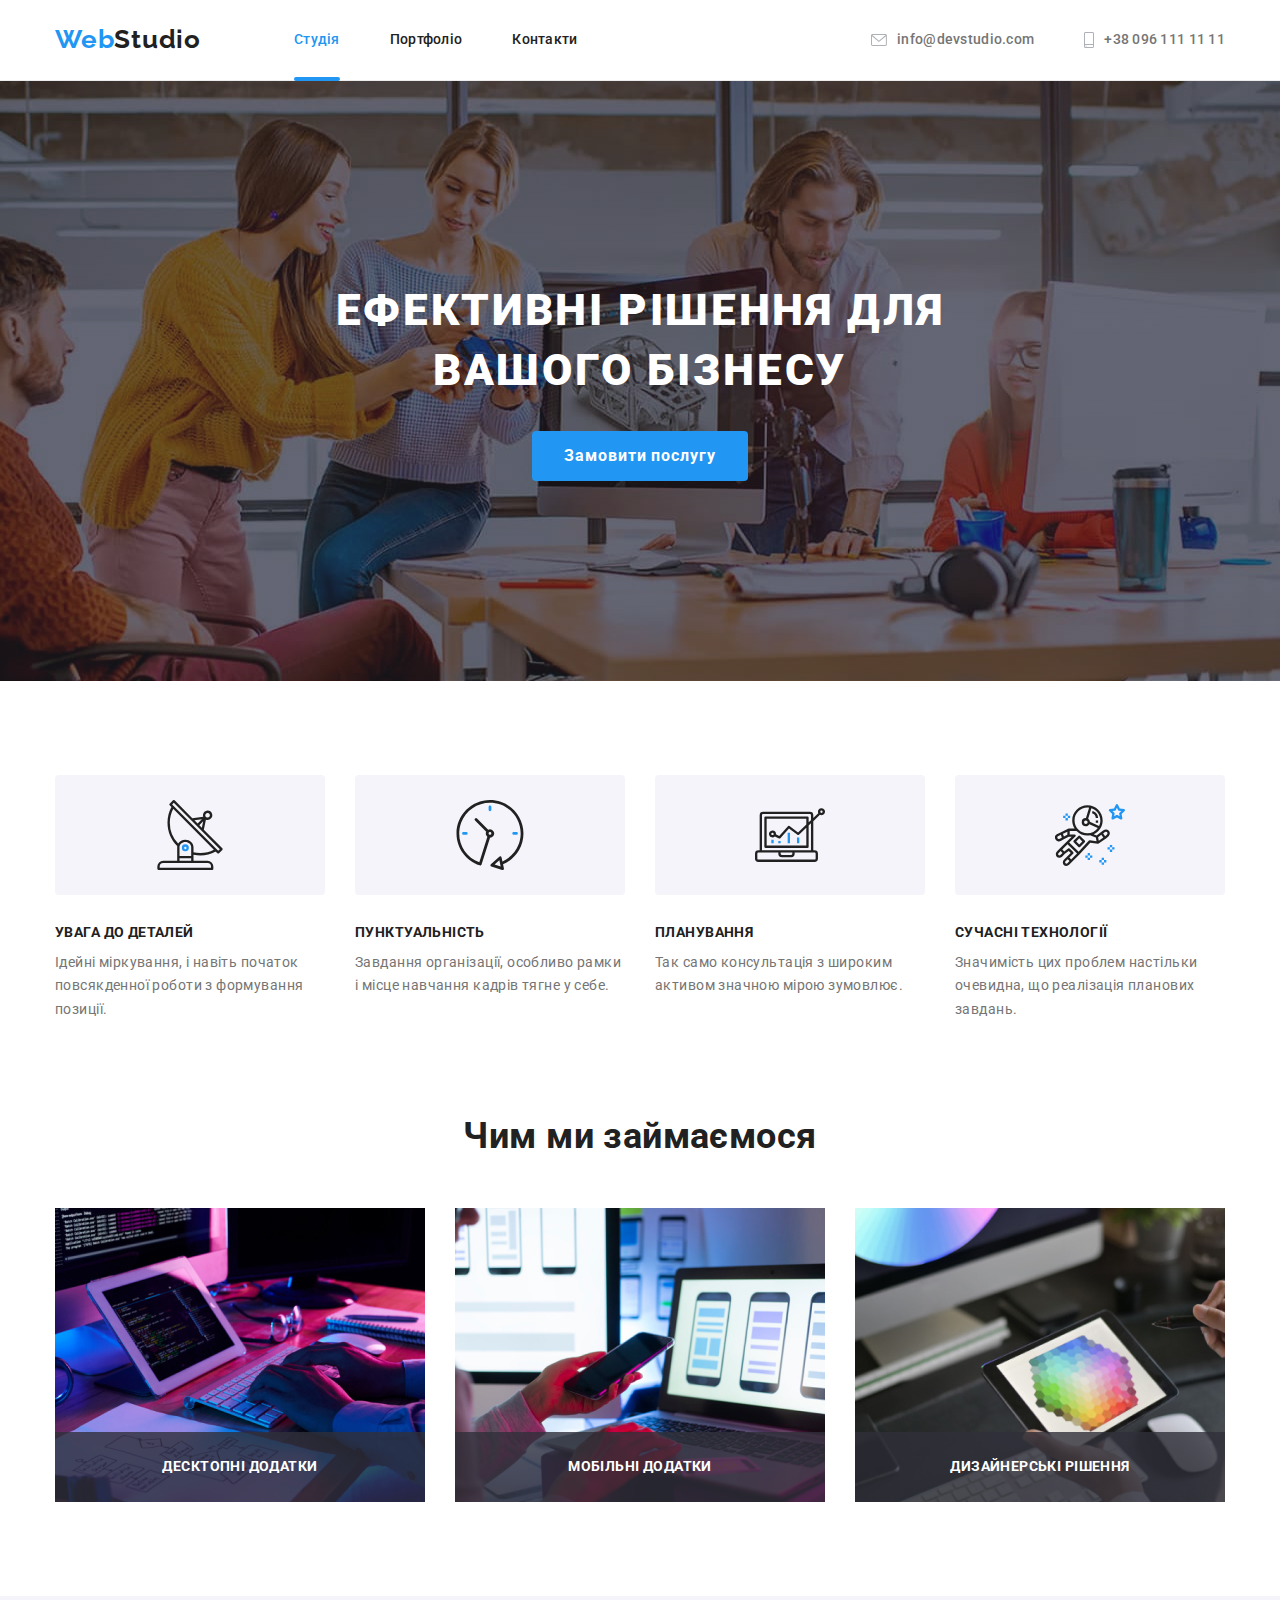
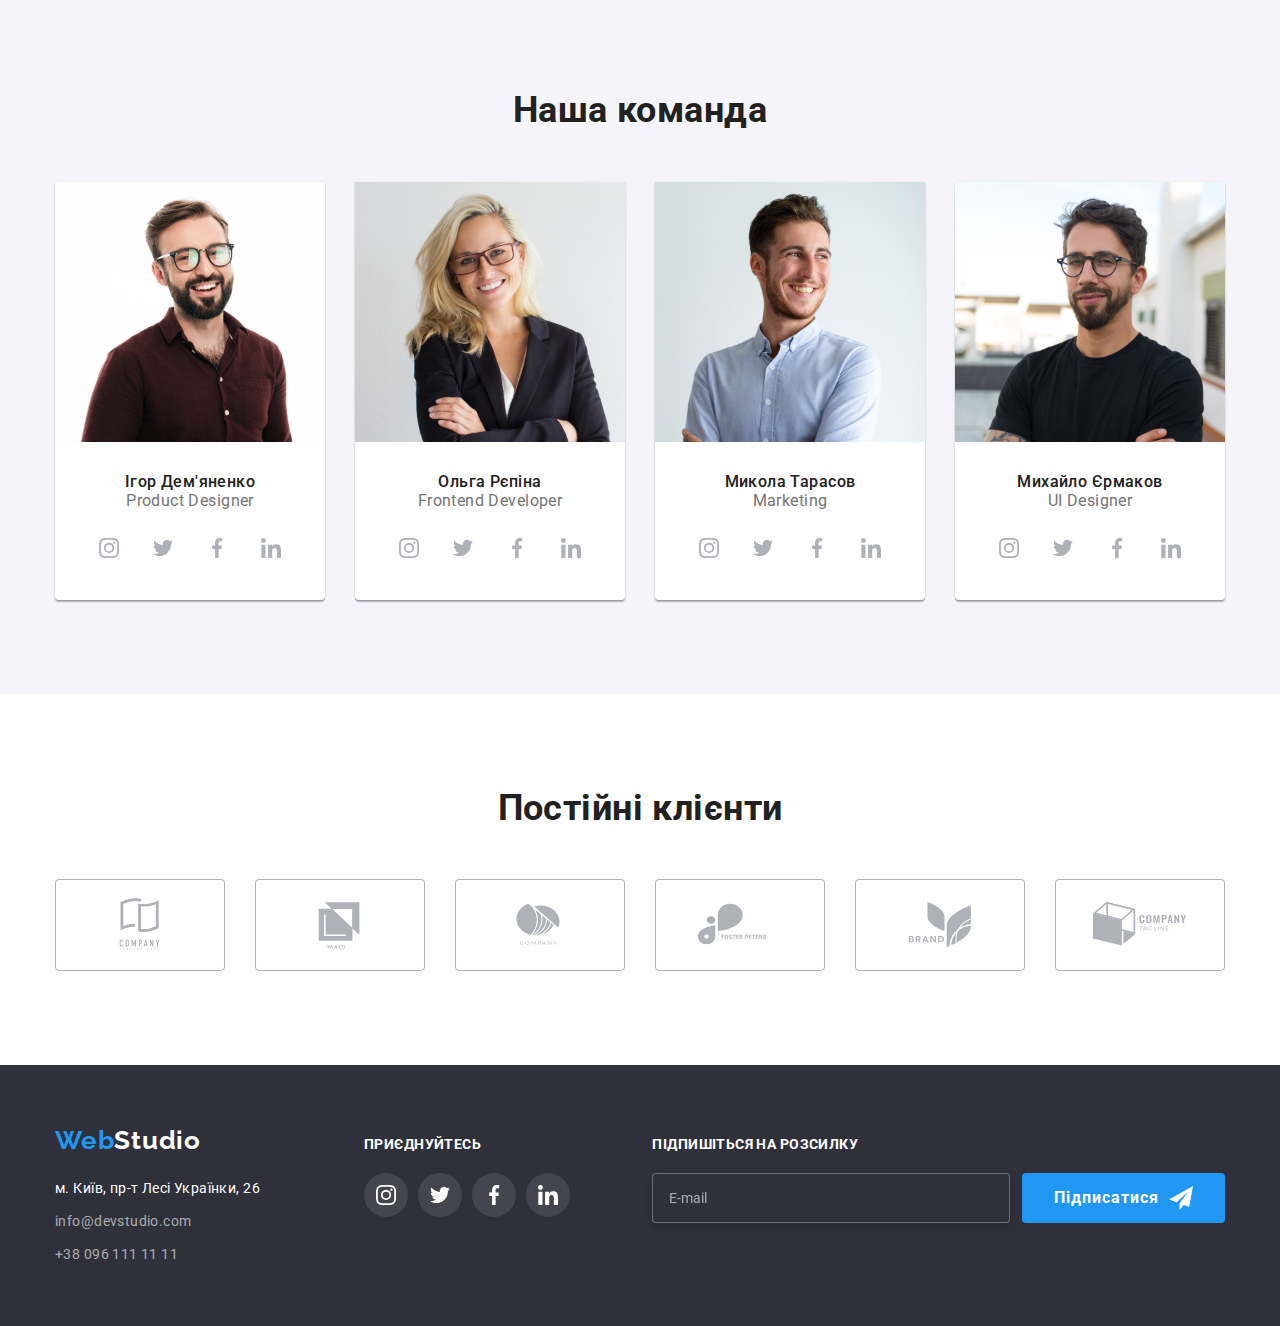
==== commit f9c41e7b: "features section BEM" ====
--- a/index.html
+++ b/index.html
@@ -58,15 +58,15 @@
     <section class="section">
       <div class="container">
         <h2 class="section__title visually-hidden">Oсобливості</h2>
-        <ul class="section__title-list">
+        <ul class="features__list">
           <li>
             <div class="feature-icon">
               <svg class="icon" width="70px" height="70px">
                 <use href="./images/icons.svg#icon-antenna"></use>
               </svg>
             </div>
-            <h3 class="title">УВАГА ДО ДЕТАЛЕЙ</h3>
-            <p class="features-descr">
+            <h3 class="features__list-title">УВАГА ДО ДЕТАЛЕЙ</h3>
+            <p class="features__descr">
               Ідейні міркування, і навіть початок повсякденної роботи з
               формування позиції.
             </p>
@@ -77,8 +77,8 @@
                 <use href="./images/icons.svg#icon-clock"></use>
               </svg>
             </div>
-            <h3 class="title">ПУНКТУАЛЬНІСТЬ</h3>
-            <p class="features-descr">
+            <h3 class="features__list-title">ПУНКТУАЛЬНІСТЬ</h3>
+            <p class="features__descr">
               Завдання організації, особливо рамки і місце навчання кадрів
               тягне у себе.
             </p>
@@ -89,8 +89,8 @@
                 <use href="./images/icons.svg#icon-diagram"></use>
               </svg>
             </div>
-            <h3 class="title">ПЛАНУВАННЯ</h3>
-            <p class="features-descr">
+            <h3 class="features__list-title">ПЛАНУВАННЯ</h3>
+            <p class="features__descr">
               Так само консультація з широким активом значною мірою зумовлює.
             </p>
           </li>
@@ -100,8 +100,8 @@
                 <use href="./images/icons.svg#icon-astronaut"></use>
               </svg>
             </div>
-            <h3 class="title">СУЧАСНІ ТЕХНОЛОГІЇ</h3>
-            <p class="features-descr">
+            <h3 class="features__list-title">СУЧАСНІ ТЕХНОЛОГІЇ</h3>
+            <p class="features__descr">
               Значимість цих проблем настільки очевидна, що реалізація
               планових завдань.
             </p>
--- a/css/main.min.css
+++ b/css/main.min.css
@@ -1 +1 @@
-:root{--primary-text-color: #757575;--title-text-color: #212121;--accent-text-color: #2196f3;--primary-white-color: #ffffff;--bacground-gray-color: #2f303a;--address-color: rgba(255, 255, 255, 0.6);--secondary-bgr-color: #f5f4fa;--primary-border-color: #ececec;--secondary-border-color: #eeeeee;--contacts-color: rgba(117, 117, 117, 1);--member-bcg-color: rgba(255, 255, 255, 1);--portfolio-bcg-color: rgba(245, 244, 250, 1);--hero-bacground: #c4c4c4;--clients-list-border: 1px solid #afb1b8;--icons-color: #afb1b8;--activities-background: rgba(47, 48, 58, 0.8);--text-background: rgba(33, 150, 243, 0.9);--backdrop-background: rgba(0, 0, 0, 0.2);--close-color: #000;--close-btn-border: rgba(0, 0, 0, 0.1);--input-border: rgba(33, 33, 33, 0.2)}img{display:block}h1,h2,h3,h4,h5,h6,ul,p{margin:0}body{font-family:"Roboto",sans-serif;color:var(--primary-text-color);font-size:14px;letter-spacing:.03em;background-color:var(--primary-white-color)}.section{padding:94px 0}.container{width:1200px;margin:0 auto;padding:0 15px}a{color:var(--title-text-color);text-decoration:none;font-style:normal}ul{list-style:none;padding-left:0}.navigation__list-item--current{color:var(--accent-text-color);position:relative}.navigation__list-item--current::after{content:"";width:100%;height:4px;bottom:-1px;left:0;background-color:var(--accent-text-color);border-radius:2px;position:absolute}.btn{font-family:"Roboto",sans-serif;font-weight:500;font-size:16px;line-height:1.625;text-align:center;cursor:pointer;background:var(--primary-white-color);color:var(--title-text-color);padding:6px 22px;border-radius:4px;border:none;-webkit-transition:color 250ms cubic-bezier(0.4, 0, 0.2, 1),background-color 250ms cubic-bezier(0.4, 0, 0.2, 1),-webkit-box-shadow 250ms cubic-bezier(0.4, 0, 0.2, 1);transition:color 250ms cubic-bezier(0.4, 0, 0.2, 1),background-color 250ms cubic-bezier(0.4, 0, 0.2, 1),-webkit-box-shadow 250ms cubic-bezier(0.4, 0, 0.2, 1);transition:color 250ms cubic-bezier(0.4, 0, 0.2, 1),background-color 250ms cubic-bezier(0.4, 0, 0.2, 1),box-shadow 250ms cubic-bezier(0.4, 0, 0.2, 1);transition:color 250ms cubic-bezier(0.4, 0, 0.2, 1),background-color 250ms cubic-bezier(0.4, 0, 0.2, 1),box-shadow 250ms cubic-bezier(0.4, 0, 0.2, 1),-webkit-box-shadow 250ms cubic-bezier(0.4, 0, 0.2, 1)}.visually-hidden{position:absolute;width:1px;height:1px;margin:-1px;border:0;padding:0;white-space:nowrap;-webkit-clip-path:inset(100%);clip-path:inset(100%);clip:rect(0, 0, 0, 0);overflow:hidden}.icon{fill:var(--icons-color);-webkit-transition:fill 250ms cubic-bezier(0.4, 0, 0.2, 1);transition:fill 250ms cubic-bezier(0.4, 0, 0.2, 1)}.btn{font-weight:700;font-size:16px;line-height:1.875;letter-spacing:.06em;background-color:var(--accent-text-color);color:var(--primary-white-color);padding:10px 32px}.header__container{display:-webkit-box;display:-ms-flexbox;display:flex;-webkit-box-align:center;-ms-flex-align:center;align-items:center}.header{border-bottom:1px solid var(--primary-border-color)}.logo{font-family:"Raleway",sans-serif;color:var(--accent-text-color);font-weight:700;font-size:26px;line-height:1.19;letter-spacing:.03em;margin-right:93px;padding:24px 0 25px 0}.navigation__logo--black{color:var(--title-text-color)}.navigation{display:-webkit-box;display:-ms-flexbox;display:flex;-webkit-box-pack:justify;-ms-flex-pack:justify;justify-content:space-between}.navigation__list-item{padding:32px 0;display:block;-webkit-transition:color 250ms cubic-bezier(0.4, 0, 0.2, 1);transition:color 250ms cubic-bezier(0.4, 0, 0.2, 1)}.navigation__list-link{display:block}.navigation__list-link:not(:first-child){margin-left:50px}.navigation__list{font-weight:500;line-height:1.14;color:var(--title-text-color);letter-spacing:.02em;display:-webkit-box;display:-ms-flexbox;display:flex}.navigation__list a:hover,.navigation__list a:focus{color:var(--accent-text-color)}.authentication{font-weight:500;line-height:1.14;letter-spacing:.02em;display:-webkit-box;display:-ms-flexbox;display:flex;margin-left:auto}.authentication a:hover,.authentication a:focus{color:var(--accent-text-color)}.authentication a:hover svg,.authentication a:focus svg{fill:var(--accent-text-color)}.authentication__email{padding:32px 0;color:var(--contacts-color);display:-webkit-box;display:-ms-flexbox;display:flex;-webkit-box-align:center;-ms-flex-align:center;align-items:center;-webkit-transition:color 250ms cubic-bezier(0.4, 0, 0.2, 1);transition:color 250ms cubic-bezier(0.4, 0, 0.2, 1)}.authentication__phone{margin-left:50px;padding:32px 0;display:-webkit-box;display:-ms-flexbox;display:flex;-webkit-box-align:center;-ms-flex-align:center;align-items:center;color:var(--contacts-color);-webkit-transition:color 250ms cubic-bezier(0.4, 0, 0.2, 1);transition:color 250ms cubic-bezier(0.4, 0, 0.2, 1)}.authentication__email-icon,.authentication__phone-icon{margin-right:10px;-webkit-transition:fill 250ms cubic-bezier(0.4, 0, 0.2, 1);transition:fill 250ms cubic-bezier(0.4, 0, 0.2, 1)}.hero{background:var(--hero-bacground);padding:200px 0;text-align:center;max-width:1600px;margin-left:auto;margin-right:auto;background-image:-webkit-gradient(linear, left top, left bottom, from(rgba(47, 48, 58, 0.4)), to(rgba(47, 48, 58, 0.4))),url(../images/herobg.jpg);background-image:linear-gradient(rgba(47, 48, 58, 0.4), rgba(47, 48, 58, 0.4)),url(../images/herobg.jpg);background-repeat:no-repeat;background-size:cover;background-position:center}.hero__container{color:var(--primary-white-color);margin:0 auto}.hero__container-title{margin-left:auto;margin-right:auto;width:696px;font-weight:900;font-size:44px;line-height:1.36;color:var(--primary-white-color);text-align:center;text-transform:uppercase;letter-spacing:.06em}.hero__button{margin-top:30px}.section__title{font-weight:700;font-size:36px;line-height:1.16;text-align:center;color:var(--title-text-color);display:block;margin-bottom:50px}.section__title-list{display:-webkit-box;display:-ms-flexbox;display:flex;-ms-flex-wrap:wrap;flex-wrap:wrap;gap:30px;-webkit-box-pack:center;-ms-flex-pack:center;justify-content:center;-ms-flex-wrap:nowrap;flex-wrap:nowrap}.title{margin-bottom:10px}.feature-list .title{font-size:14px;color:var(--title-text-color);font-weight:700;line-height:1.14;text-transform:uppercase}.feature-icon{display:-webkit-box;display:-ms-flexbox;display:flex;-webkit-box-pack:center;-ms-flex-pack:center;justify-content:center;-webkit-box-align:center;-ms-flex-align:center;align-items:center;margin-bottom:30px;width:270px;height:120px;border-radius:4px;background-color:var(--secondary-bgr-color)}.features-descr{line-height:1.7}.box{position:relative}.description{position:absolute;bottom:0;background:var(--activities-background);font-weight:700;line-height:1.14;text-align:center;text-transform:uppercase;color:var(--primary-white-color);width:100%;padding:27px 0}.section-activities{padding-top:0}.activities-container{display:block;-ms-flex-wrap:wrap;flex-wrap:wrap;gap:30px;-webkit-box-pack:center;-ms-flex-pack:center;justify-content:center;-ms-flex-wrap:nowrap;flex-wrap:nowrap}.activities{display:-webkit-box;display:-ms-flexbox;display:flex;-ms-flex-wrap:wrap;flex-wrap:wrap;gap:30px;-webkit-box-pack:center;-ms-flex-pack:center;justify-content:center;-ms-flex-wrap:nowrap;flex-wrap:nowrap}.activities-item{-ms-flex-preferred-size:calc((100% - 120px)/3);flex-basis:calc((100% - 120px)/3)}.person{margin-bottom:30px}.team-section{background-color:var(--secondary-bgr-color)}.team-container{display:block}.members-list{display:-webkit-box;display:-ms-flexbox;display:flex;-ms-flex-wrap:wrap;flex-wrap:wrap;gap:30px;-webkit-box-pack:center;-ms-flex-pack:center;justify-content:center;-ms-flex-wrap:nowrap;flex-wrap:nowrap}.members-list .title{color:var(--title-text-color);font-weight:500;font-size:16px;line-height:1.1875;text-align:center}.member-item{-ms-flex-preferred-size:calc((100% - 150px)/4);flex-basis:calc((100% - 150px)/4);background-color:var(--member-bcg-color);padding-bottom:30px;border-radius:0px 0px 4px 4px;-webkit-box-shadow:0px 1px 3px rgba(0,0,0,.12),0px 1px 1px rgba(0,0,0,.14),0px 2px 1px rgba(0,0,0,.2);box-shadow:0px 1px 3px rgba(0,0,0,.12),0px 1px 1px rgba(0,0,0,.14),0px 2px 1px rgba(0,0,0,.2)}.member-social{display:-webkit-box;display:-ms-flexbox;display:flex;-webkit-box-align:center;-ms-flex-align:center;align-items:center;-webkit-box-pack:center;-ms-flex-pack:center;justify-content:center;gap:10px}.member-social-link{display:-webkit-box;display:-ms-flexbox;display:flex;width:44px;height:44px;border-radius:50%;-webkit-box-pack:center;-ms-flex-pack:center;justify-content:center;-webkit-box-align:center;-ms-flex-align:center;align-items:center;-webkit-transition:fill 250ms cubic-bezier(0.4, 0, 0.2, 1),background-color 250ms cubic-bezier(0.4, 0, 0.2, 1);transition:fill 250ms cubic-bezier(0.4, 0, 0.2, 1),background-color 250ms cubic-bezier(0.4, 0, 0.2, 1)}.member-social-link:hover,.member-social-link:focus{background-color:var(--accent-text-color)}.member-social-link:hover svg,.member-social-link:focus svg{fill:var(--primary-white-color)}.social-icon{width:20px;height:20px}.job{font-size:16px;line-height:1.1875;text-align:center;margin-bottom:16px}.clients{display:-webkit-box;display:-ms-flexbox;display:flex;-webkit-box-pack:center;-ms-flex-pack:center;justify-content:center;-webkit-box-align:center;-ms-flex-align:center;align-items:center;gap:30px}.clents-link{width:170px;height:92px;display:-webkit-box;display:-ms-flexbox;display:flex;-webkit-box-pack:center;-ms-flex-pack:center;justify-content:center;-webkit-box-align:center;-ms-flex-align:center;align-items:center;border:var(--clients-list-border);border-radius:4px;-webkit-transition:border-color 250ms cubic-bezier(0.4, 0, 0.2, 1);transition:border-color 250ms cubic-bezier(0.4, 0, 0.2, 1)}.clients-list:hover svg{fill:var(--accent-text-color)}.clients-list a:hover,.clients-list a:focus{border-color:var(--accent-text-color)}footer{background-color:var(--bacground-gray-color);padding-top:60px;padding-bottom:60px}.footer-container{display:-webkit-box;display:-ms-flexbox;display:flex;-webkit-box-align:baseline;-ms-flex-align:baseline;align-items:baseline}.navigation__logo--white{color:var(--primary-white-color)}.adr-list a{font-weight:400;font-size:14px;line-height:24px;letter-spacing:.03em;color:var(--address-color)}footer .fact{color:var(--primary-white-color);-webkit-transition:color 250ms cubic-bezier(0.4, 0, 0.2, 1);transition:color 250ms cubic-bezier(0.4, 0, 0.2, 1)}.email-footer,.phone{-webkit-transition:color 250ms cubic-bezier(0.4, 0, 0.2, 1);transition:color 250ms cubic-bezier(0.4, 0, 0.2, 1)}.section-footer{padding:60px 0}.nav-footer{margin-top:20px}.footer-email{margin:9px 0}.social-link{display:-webkit-box;display:-ms-flexbox;display:flex;width:44px;height:44px;border-radius:50%;-webkit-box-pack:center;-ms-flex-pack:center;justify-content:center;-webkit-box-align:center;-ms-flex-align:center;align-items:center}.studio-social-link{display:-webkit-box;display:-ms-flexbox;display:flex;width:44px;height:44px;border-radius:50%;-webkit-box-pack:center;-ms-flex-pack:center;justify-content:center;-webkit-box-align:center;-ms-flex-align:center;align-items:center;background:rgba(255,255,255,.1);fill:var(--primary-white-color);-webkit-transition:background-color 250ms cubic-bezier(0.4, 0, 0.2, 1);transition:background-color 250ms cubic-bezier(0.4, 0, 0.2, 1)}.studio-social-link:hover,.studio-social-link:focus{background-color:var(--accent-text-color)}.studio-social-link:hover svg,.studio-social-link:focus svg{fill:var(--primary-white-color)}.studio-social{width:20px;height:20px;fill:var(--primary-white-color)}.social-contacts{display:-webkit-box;display:-ms-flexbox;display:flex;-webkit-box-align:center;-ms-flex-align:center;align-items:center;gap:10px}.footer-social{margin-left:70px}.footer-social>p,.subscription>p{font-weight:700;line-height:1.14;text-transform:uppercase;color:var(--primary-white-color);margin-bottom:20px}.subscription{margin-left:auto}.subscription form{display:-webkit-box;display:-ms-flexbox;display:flex}.subscription input{width:358px;height:50px;border:1px solid rgba(255,255,255,.3);-webkit-filter:drop-shadow(0px 4px 4px rgba(0, 0, 0, 0.15));filter:drop-shadow(0px 4px 4px rgba(0, 0, 0, 0.15));border-radius:4px;background-color:var(--bacground-gray-color);padding-left:16px;outline:none;color:var(--primary-white-color)}.subscription button{background-color:var(--accent-text-color);color:var(--primary-white-color);display:-webkit-box;display:-ms-flexbox;display:flex;-webkit-box-pack:center;-ms-flex-pack:center;justify-content:center;-webkit-box-align:center;-ms-flex-align:center;align-items:center;font-weight:700;font-size:16px;line-height:1.875;margin-left:12px}input::-webkit-input-placeholder{line-height:1.25;display:-webkit-box;display:flex;-webkit-box-align:center;align-items:center;color:var(--address-color)}input::-moz-placeholder{line-height:1.25;display:flex;align-items:center;color:var(--address-color)}input:-ms-input-placeholder{line-height:1.25;display:-ms-flexbox;display:flex;-ms-flex-align:center;align-items:center;color:var(--address-color)}input::-ms-input-placeholder{line-height:1.25;display:-ms-flexbox;display:flex;-ms-flex-align:center;align-items:center;color:var(--address-color)}input::placeholder{line-height:1.25;display:-webkit-box;display:-ms-flexbox;display:flex;-webkit-box-align:center;-ms-flex-align:center;align-items:center;color:var(--address-color)}.icon-send{width:24px;height:24px;margin-left:10px;fill:var(--primary-white-color)}.button-section{-webkit-box-pack:center;-ms-flex-pack:center;justify-content:center;display:-webkit-box;display:-ms-flexbox;display:flex;gap:8px;margin-bottom:50px}.portfolio-btn:hover,.portfolio-btn:focus{-webkit-box-shadow:0px 3px 1px rgba(0,0,0,.1),0px 1px 2px rgba(0,0,0,.08),0px 2px 2px rgba(0,0,0,.12);box-shadow:0px 3px 1px rgba(0,0,0,.1),0px 1px 2px rgba(0,0,0,.08),0px 2px 2px rgba(0,0,0,.12)}.portfolio-btn{background-color:var(--portfolio-bcg-color);color:var(--title-text-color)}.btn-sec{-webkit-box-pack:center;-ms-flex-pack:center;justify-content:center}.work-list{display:-webkit-box;display:-ms-flexbox;display:flex;-ms-flex-wrap:wrap;flex-wrap:wrap;gap:30px}.cards{display:block;-webkit-transition:-webkit-box-shadow 250ms cubic-bezier(0.4, 0, 0.2, 1);transition:-webkit-box-shadow 250ms cubic-bezier(0.4, 0, 0.2, 1);transition:box-shadow 250ms cubic-bezier(0.4, 0, 0.2, 1);transition:box-shadow 250ms cubic-bezier(0.4, 0, 0.2, 1), -webkit-box-shadow 250ms cubic-bezier(0.4, 0, 0.2, 1)}.cards:hover,.cards:focus{-webkit-box-shadow:0px 1px 1px rgba(0,0,0,.12),0px 4px 4px rgba(0,0,0,.06),1px 4px 6px rgba(0,0,0,.16);box-shadow:0px 1px 1px rgba(0,0,0,.12),0px 4px 4px rgba(0,0,0,.06),1px 4px 6px rgba(0,0,0,.16)}.cards:hover .text{-webkit-transform:translateY(-100%);transform:translateY(-100%)}.card-box{overflow:hidden}.text{position:absolute;padding:63px 24px;font-size:18px;line-height:1.5;color:var(--primary-white-color);background-color:var(--text-background);-webkit-transition:-webkit-transform 250ms cubic-bezier(0.4, 0, 0.2, 1);transition:-webkit-transform 250ms cubic-bezier(0.4, 0, 0.2, 1);transition:transform 250ms cubic-bezier(0.4, 0, 0.2, 1);transition:transform 250ms cubic-bezier(0.4, 0, 0.2, 1), -webkit-transform 250ms cubic-bezier(0.4, 0, 0.2, 1)}.btn:hover,.btn:focus{background-color:var(--accent-text-color);color:var(--primary-white-color)}.section-list{color:var(--primary-text-color);font-size:16px;line-height:1.875}.caption{color:var(--title-text-color);font-weight:700;font-size:18px;line-height:2;letter-spacing:.06em;margin-bottom:4px}.work-item{padding:20px 24px;border:1px solid var(--secondary-border-color);border-top:none}.descr{font-size:16px;line-height:1.875;color:var(--primary-text-color)}.backdrop{position:fixed;background:var(--backdrop-background);height:100vh;width:100vw;left:0;top:0;opacity:1;-webkit-transition:opacity 250ms cubic-bezier(0.4, 0, 0.2, 1),visibility 250ms cubic-bezier(0.4, 0, 0.2, 1);transition:opacity 250ms cubic-bezier(0.4, 0, 0.2, 1),visibility 250ms cubic-bezier(0.4, 0, 0.2, 1)}.backdrop.is-hidden{visibility:hidden;opacity:0;pointer-events:none}.modal{width:528px;height:581px;background-color:var(--primary-white-color);border-radius:4px;position:absolute;top:50%;left:50%;padding:40px;-webkit-transform:translate(-50%, -50%);transform:translate(-50%, -50%);-webkit-box-shadow:0px 1px 3px rgba(0,0,0,.12),0px 1px 1px rgba(0,0,0,.14),0px 2px 1px rgba(0,0,0,.2);box-shadow:0px 1px 3px rgba(0,0,0,.12),0px 1px 1px rgba(0,0,0,.14),0px 2px 1px rgba(0,0,0,.2);-webkit-transition:opacity 250ms cubic-bezier(0.4, 0, 0.2, 1),-webkit-transform 250ms cubic-bezier(0.4, 0, 0.2, 1);transition:opacity 250ms cubic-bezier(0.4, 0, 0.2, 1),-webkit-transform 250ms cubic-bezier(0.4, 0, 0.2, 1);transition:transform 250ms cubic-bezier(0.4, 0, 0.2, 1),opacity 250ms cubic-bezier(0.4, 0, 0.2, 1);transition:transform 250ms cubic-bezier(0.4, 0, 0.2, 1),opacity 250ms cubic-bezier(0.4, 0, 0.2, 1),-webkit-transform 250ms cubic-bezier(0.4, 0, 0.2, 1)}.modal-close{display:-webkit-box;display:-ms-flexbox;display:flex;-webkit-box-pack:center;-ms-flex-pack:center;justify-content:center;-webkit-box-align:center;-ms-flex-align:center;align-items:center;position:absolute;top:8px;right:8px;width:30px;height:30px;padding:0;border:0;outline:none;cursor:pointer;fill:var(--close-color);background-color:var(--primary-white-color);border:1px solid var(--close-btn-border);border-radius:50%}.modal p{font-weight:700;font-size:20px;line-height:1.15;text-align:center;color:var(--title-text-color);margin-bottom:12px}.close-icon{-webkit-transition:fill 250ms cubic-bezier(0.4, 0, 0.2, 1);transition:fill 250ms cubic-bezier(0.4, 0, 0.2, 1)}.modal-close:focus svg,.modal-close:hover svg{fill:var(--accent-text-color)}.form-element{display:-webkit-box;display:-ms-flexbox;display:flex;-webkit-box-orient:vertical;-webkit-box-direction:normal;-ms-flex-direction:column;flex-direction:column;margin-bottom:10px;padding:0}.form-element:nth-child(4){margin-bottom:20px}.form-element input{border:none;height:40px;padding-left:42px;border:1px solid var(--input-border);border-radius:4px;outline:none;width:100%;-webkit-transition:outline 250ms cubic-bezier(0.4, 0, 0.2, 1);transition:outline 250ms cubic-bezier(0.4, 0, 0.2, 1)}.form-element input:focus,.form-element input:hover{outline:1px solid var(--accent-text-color)}.form-element:focus-within svg{fill:var(--accent-text-color)}.input-wrap:hover svg{fill:var(--accent-text-color)}.form-element textarea{border:none;padding:12px 16px;border:1px solid var(--input-border);border-radius:4px;resize:none;width:100%;height:120px;outline:none;-webkit-transition:outline 250ms cubic-bezier(0.4, 0, 0.2, 1);transition:outline 250ms cubic-bezier(0.4, 0, 0.2, 1)}.form-element textarea:focus,.form-element textarea:hover{outline:1px solid var(--accent-text-color)}.form-element label{margin-bottom:4px}label a{color:var(--accent-text-color);-webkit-text-decoration-line:underline;text-decoration-line:underline;padding-left:4px}.accept{-webkit-box-align:center;-ms-flex-align:center;align-items:center;margin-bottom:30px;display:-webkit-box;display:-ms-flexbox;display:flex;-webkit-box-pack:center;-ms-flex-pack:center;justify-content:center;position:relative}.accept+label{display:-webkit-box;display:-ms-flexbox;display:flex;-webkit-box-pack:center;-ms-flex-pack:center;justify-content:center}.checkbox{width:16px;height:15px;border:2px solid var(--title-text-color);border-radius:3px;margin-right:7px;display:-webkit-box;display:-ms-flexbox;display:flex;-webkit-box-pack:center;-ms-flex-pack:center;justify-content:center;-webkit-box-align:center;-ms-flex-align:center;align-items:center;-webkit-transition:background-color 250ms cubic-bezier(0.4, 0, 0.2, 1);transition:background-color 250ms cubic-bezier(0.4, 0, 0.2, 1);position:absolute;top:50%;bottom:50%;-webkit-transform:translate(-50%, -50%);transform:translate(-50%, -50%);left:15px}.accept input:checked+label+.checkbox{background-color:var(--accent-text-color);border:none}.btn-wrap{display:-webkit-box;display:-ms-flexbox;display:flex;-ms-flex-wrap:wrap;flex-wrap:wrap;-webkit-box-pack:center;-ms-flex-pack:center;justify-content:center}.btn-wrap label{margin-bottom:30px}.submit-btn{text-align:center;padding:10px 52px;background-color:var(--accent-text-color);color:var(--primary-white-color);-webkit-transition:-webkit-box-shadow 250ms cubic-bezier(0.4, 0, 0.2, 1);transition:-webkit-box-shadow 250ms cubic-bezier(0.4, 0, 0.2, 1);transition:box-shadow 250ms cubic-bezier(0.4, 0, 0.2, 1);transition:box-shadow 250ms cubic-bezier(0.4, 0, 0.2, 1), -webkit-box-shadow 250ms cubic-bezier(0.4, 0, 0.2, 1);margin:0}.submit-btn:hover,.submit-btn:focus{-webkit-box-shadow:0px 4px 4px rgba(0,0,0,.15);box-shadow:0px 4px 4px rgba(0,0,0,.15)}.form-icon{width:18px;height:18px;fill:var(--title-text-color);position:absolute;-webkit-transform:translatey(50%);transform:translatey(50%);left:12px;-webkit-transition:fill 250ms cubic-bezier(0.4, 0, 0.2, 1);transition:fill 250ms cubic-bezier(0.4, 0, 0.2, 1)}.input-wrap{position:relative}/*# sourceMappingURL=main.min.css.map */+:root{--primary-text-color: #757575;--title-text-color: #212121;--accent-text-color: #2196f3;--primary-white-color: #ffffff;--bacground-gray-color: #2f303a;--address-color: rgba(255, 255, 255, 0.6);--secondary-bgr-color: #f5f4fa;--primary-border-color: #ececec;--secondary-border-color: #eeeeee;--contacts-color: rgba(117, 117, 117, 1);--member-bcg-color: rgba(255, 255, 255, 1);--portfolio-bcg-color: rgba(245, 244, 250, 1);--hero-bacground: #c4c4c4;--clients-list-border: 1px solid #afb1b8;--icons-color: #afb1b8;--activities-background: rgba(47, 48, 58, 0.8);--text-background: rgba(33, 150, 243, 0.9);--backdrop-background: rgba(0, 0, 0, 0.2);--close-color: #000;--close-btn-border: rgba(0, 0, 0, 0.1);--input-border: rgba(33, 33, 33, 0.2)}img{display:block}h1,h2,h3,h4,h5,h6,ul,p{margin:0}body{font-family:"Roboto",sans-serif;color:var(--primary-text-color);font-size:14px;letter-spacing:.03em;background-color:var(--primary-white-color)}.section{padding:94px 0}.container{width:1200px;margin:0 auto;padding:0 15px}a{color:var(--title-text-color);text-decoration:none;font-style:normal}ul{list-style:none;padding-left:0}.navigation__list-item--current{color:var(--accent-text-color);position:relative}.navigation__list-item--current::after{content:"";width:100%;height:4px;bottom:-1px;left:0;background-color:var(--accent-text-color);border-radius:2px;position:absolute}.btn{font-family:"Roboto",sans-serif;font-weight:500;font-size:16px;line-height:1.625;text-align:center;cursor:pointer;background:var(--primary-white-color);color:var(--title-text-color);padding:6px 22px;border-radius:4px;border:none;-webkit-transition:color 250ms cubic-bezier(0.4, 0, 0.2, 1),background-color 250ms cubic-bezier(0.4, 0, 0.2, 1),-webkit-box-shadow 250ms cubic-bezier(0.4, 0, 0.2, 1);transition:color 250ms cubic-bezier(0.4, 0, 0.2, 1),background-color 250ms cubic-bezier(0.4, 0, 0.2, 1),-webkit-box-shadow 250ms cubic-bezier(0.4, 0, 0.2, 1);transition:color 250ms cubic-bezier(0.4, 0, 0.2, 1),background-color 250ms cubic-bezier(0.4, 0, 0.2, 1),box-shadow 250ms cubic-bezier(0.4, 0, 0.2, 1);transition:color 250ms cubic-bezier(0.4, 0, 0.2, 1),background-color 250ms cubic-bezier(0.4, 0, 0.2, 1),box-shadow 250ms cubic-bezier(0.4, 0, 0.2, 1),-webkit-box-shadow 250ms cubic-bezier(0.4, 0, 0.2, 1)}.visually-hidden{position:absolute;width:1px;height:1px;margin:-1px;border:0;padding:0;white-space:nowrap;-webkit-clip-path:inset(100%);clip-path:inset(100%);clip:rect(0, 0, 0, 0);overflow:hidden}.icon{fill:var(--icons-color);-webkit-transition:fill 250ms cubic-bezier(0.4, 0, 0.2, 1);transition:fill 250ms cubic-bezier(0.4, 0, 0.2, 1)}.btn{font-weight:700;font-size:16px;line-height:1.875;letter-spacing:.06em;background-color:var(--accent-text-color);color:var(--primary-white-color);padding:10px 32px}.header__container{display:-webkit-box;display:-ms-flexbox;display:flex;-webkit-box-align:center;-ms-flex-align:center;align-items:center}.header{border-bottom:1px solid var(--primary-border-color)}.logo{font-family:"Raleway",sans-serif;color:var(--accent-text-color);font-weight:700;font-size:26px;line-height:1.19;letter-spacing:.03em;margin-right:93px;padding:24px 0 25px 0}.navigation__logo--black{color:var(--title-text-color)}.navigation{display:-webkit-box;display:-ms-flexbox;display:flex;-webkit-box-pack:justify;-ms-flex-pack:justify;justify-content:space-between}.navigation__list-item{padding:32px 0;display:block;-webkit-transition:color 250ms cubic-bezier(0.4, 0, 0.2, 1);transition:color 250ms cubic-bezier(0.4, 0, 0.2, 1)}.navigation__list-link{display:block}.navigation__list-link:not(:first-child){margin-left:50px}.navigation__list{font-weight:500;line-height:1.14;color:var(--title-text-color);letter-spacing:.02em;display:-webkit-box;display:-ms-flexbox;display:flex}.navigation__list a:hover,.navigation__list a:focus{color:var(--accent-text-color)}.authentication{font-weight:500;line-height:1.14;letter-spacing:.02em;display:-webkit-box;display:-ms-flexbox;display:flex;margin-left:auto}.authentication a:hover,.authentication a:focus{color:var(--accent-text-color)}.authentication a:hover svg,.authentication a:focus svg{fill:var(--accent-text-color)}.authentication__email{padding:32px 0;color:var(--contacts-color);display:-webkit-box;display:-ms-flexbox;display:flex;-webkit-box-align:center;-ms-flex-align:center;align-items:center;-webkit-transition:color 250ms cubic-bezier(0.4, 0, 0.2, 1);transition:color 250ms cubic-bezier(0.4, 0, 0.2, 1)}.authentication__phone{margin-left:50px;padding:32px 0;display:-webkit-box;display:-ms-flexbox;display:flex;-webkit-box-align:center;-ms-flex-align:center;align-items:center;color:var(--contacts-color);-webkit-transition:color 250ms cubic-bezier(0.4, 0, 0.2, 1);transition:color 250ms cubic-bezier(0.4, 0, 0.2, 1)}.authentication__email-icon,.authentication__phone-icon{margin-right:10px;-webkit-transition:fill 250ms cubic-bezier(0.4, 0, 0.2, 1);transition:fill 250ms cubic-bezier(0.4, 0, 0.2, 1)}.hero{background:var(--hero-bacground);padding:200px 0;text-align:center;max-width:1600px;margin-left:auto;margin-right:auto;background-image:-webkit-gradient(linear, left top, left bottom, from(rgba(47, 48, 58, 0.4)), to(rgba(47, 48, 58, 0.4))),url(../images/herobg.jpg);background-image:linear-gradient(rgba(47, 48, 58, 0.4), rgba(47, 48, 58, 0.4)),url(../images/herobg.jpg);background-repeat:no-repeat;background-size:cover;background-position:center}.hero__container{color:var(--primary-white-color);margin:0 auto}.hero__container-title{margin-left:auto;margin-right:auto;width:696px;font-weight:900;font-size:44px;line-height:1.36;color:var(--primary-white-color);text-align:center;text-transform:uppercase;letter-spacing:.06em}.hero__button{margin-top:30px}.section__title{font-weight:700;font-size:36px;line-height:1.16;text-align:center;color:var(--title-text-color);display:block;margin-bottom:50px}.features__list{display:-webkit-box;display:-ms-flexbox;display:flex;-ms-flex-wrap:wrap;flex-wrap:wrap;gap:30px;-webkit-box-pack:center;-ms-flex-pack:center;justify-content:center;-ms-flex-wrap:nowrap;flex-wrap:nowrap}.features__list-title{font-size:14px;color:var(--title-text-color);font-weight:700;line-height:1.14;text-transform:uppercase;margin-bottom:10px}.feature-icon{display:-webkit-box;display:-ms-flexbox;display:flex;-webkit-box-pack:center;-ms-flex-pack:center;justify-content:center;-webkit-box-align:center;-ms-flex-align:center;align-items:center;margin-bottom:30px;width:270px;height:120px;border-radius:4px;background-color:var(--secondary-bgr-color)}.features__descr{line-height:1.7}.box{position:relative}.description{position:absolute;bottom:0;background:var(--activities-background);font-weight:700;line-height:1.14;text-align:center;text-transform:uppercase;color:var(--primary-white-color);width:100%;padding:27px 0}.section-activities{padding-top:0}.activities-container{display:block;-ms-flex-wrap:wrap;flex-wrap:wrap;gap:30px;-webkit-box-pack:center;-ms-flex-pack:center;justify-content:center;-ms-flex-wrap:nowrap;flex-wrap:nowrap}.activities{display:-webkit-box;display:-ms-flexbox;display:flex;-ms-flex-wrap:wrap;flex-wrap:wrap;gap:30px;-webkit-box-pack:center;-ms-flex-pack:center;justify-content:center;-ms-flex-wrap:nowrap;flex-wrap:nowrap}.activities-item{-ms-flex-preferred-size:calc((100% - 120px)/3);flex-basis:calc((100% - 120px)/3)}.person{margin-bottom:30px}.team-section{background-color:var(--secondary-bgr-color)}.team-container{display:block}.members-list{display:-webkit-box;display:-ms-flexbox;display:flex;-ms-flex-wrap:wrap;flex-wrap:wrap;gap:30px;-webkit-box-pack:center;-ms-flex-pack:center;justify-content:center;-ms-flex-wrap:nowrap;flex-wrap:nowrap}.members-list .title{color:var(--title-text-color);font-weight:500;font-size:16px;line-height:1.1875;text-align:center}.member-item{-ms-flex-preferred-size:calc((100% - 150px)/4);flex-basis:calc((100% - 150px)/4);background-color:var(--member-bcg-color);padding-bottom:30px;border-radius:0px 0px 4px 4px;-webkit-box-shadow:0px 1px 3px rgba(0,0,0,.12),0px 1px 1px rgba(0,0,0,.14),0px 2px 1px rgba(0,0,0,.2);box-shadow:0px 1px 3px rgba(0,0,0,.12),0px 1px 1px rgba(0,0,0,.14),0px 2px 1px rgba(0,0,0,.2)}.member-social{display:-webkit-box;display:-ms-flexbox;display:flex;-webkit-box-align:center;-ms-flex-align:center;align-items:center;-webkit-box-pack:center;-ms-flex-pack:center;justify-content:center;gap:10px}.member-social-link{display:-webkit-box;display:-ms-flexbox;display:flex;width:44px;height:44px;border-radius:50%;-webkit-box-pack:center;-ms-flex-pack:center;justify-content:center;-webkit-box-align:center;-ms-flex-align:center;align-items:center;-webkit-transition:fill 250ms cubic-bezier(0.4, 0, 0.2, 1),background-color 250ms cubic-bezier(0.4, 0, 0.2, 1);transition:fill 250ms cubic-bezier(0.4, 0, 0.2, 1),background-color 250ms cubic-bezier(0.4, 0, 0.2, 1)}.member-social-link:hover,.member-social-link:focus{background-color:var(--accent-text-color)}.member-social-link:hover svg,.member-social-link:focus svg{fill:var(--primary-white-color)}.social-icon{width:20px;height:20px}.job{font-size:16px;line-height:1.1875;text-align:center;margin-bottom:16px}.clients{display:-webkit-box;display:-ms-flexbox;display:flex;-webkit-box-pack:center;-ms-flex-pack:center;justify-content:center;-webkit-box-align:center;-ms-flex-align:center;align-items:center;gap:30px}.clents-link{width:170px;height:92px;display:-webkit-box;display:-ms-flexbox;display:flex;-webkit-box-pack:center;-ms-flex-pack:center;justify-content:center;-webkit-box-align:center;-ms-flex-align:center;align-items:center;border:var(--clients-list-border);border-radius:4px;-webkit-transition:border-color 250ms cubic-bezier(0.4, 0, 0.2, 1);transition:border-color 250ms cubic-bezier(0.4, 0, 0.2, 1)}.clients-list:hover svg{fill:var(--accent-text-color)}.clients-list a:hover,.clients-list a:focus{border-color:var(--accent-text-color)}footer{background-color:var(--bacground-gray-color);padding-top:60px;padding-bottom:60px}.footer-container{display:-webkit-box;display:-ms-flexbox;display:flex;-webkit-box-align:baseline;-ms-flex-align:baseline;align-items:baseline}.navigation__logo--white{color:var(--primary-white-color)}.adr-list a{font-weight:400;font-size:14px;line-height:24px;letter-spacing:.03em;color:var(--address-color)}footer .fact{color:var(--primary-white-color);-webkit-transition:color 250ms cubic-bezier(0.4, 0, 0.2, 1);transition:color 250ms cubic-bezier(0.4, 0, 0.2, 1)}.email-footer,.phone{-webkit-transition:color 250ms cubic-bezier(0.4, 0, 0.2, 1);transition:color 250ms cubic-bezier(0.4, 0, 0.2, 1)}.section-footer{padding:60px 0}.nav-footer{margin-top:20px}.footer-email{margin:9px 0}.social-link{display:-webkit-box;display:-ms-flexbox;display:flex;width:44px;height:44px;border-radius:50%;-webkit-box-pack:center;-ms-flex-pack:center;justify-content:center;-webkit-box-align:center;-ms-flex-align:center;align-items:center}.studio-social-link{display:-webkit-box;display:-ms-flexbox;display:flex;width:44px;height:44px;border-radius:50%;-webkit-box-pack:center;-ms-flex-pack:center;justify-content:center;-webkit-box-align:center;-ms-flex-align:center;align-items:center;background:rgba(255,255,255,.1);fill:var(--primary-white-color);-webkit-transition:background-color 250ms cubic-bezier(0.4, 0, 0.2, 1);transition:background-color 250ms cubic-bezier(0.4, 0, 0.2, 1)}.studio-social-link:hover,.studio-social-link:focus{background-color:var(--accent-text-color)}.studio-social-link:hover svg,.studio-social-link:focus svg{fill:var(--primary-white-color)}.studio-social{width:20px;height:20px;fill:var(--primary-white-color)}.social-contacts{display:-webkit-box;display:-ms-flexbox;display:flex;-webkit-box-align:center;-ms-flex-align:center;align-items:center;gap:10px}.footer-social{margin-left:70px}.footer-social>p,.subscription>p{font-weight:700;line-height:1.14;text-transform:uppercase;color:var(--primary-white-color);margin-bottom:20px}.subscription{margin-left:auto}.subscription form{display:-webkit-box;display:-ms-flexbox;display:flex}.subscription input{width:358px;height:50px;border:1px solid rgba(255,255,255,.3);-webkit-filter:drop-shadow(0px 4px 4px rgba(0, 0, 0, 0.15));filter:drop-shadow(0px 4px 4px rgba(0, 0, 0, 0.15));border-radius:4px;background-color:var(--bacground-gray-color);padding-left:16px;outline:none;color:var(--primary-white-color)}.subscription button{background-color:var(--accent-text-color);color:var(--primary-white-color);display:-webkit-box;display:-ms-flexbox;display:flex;-webkit-box-pack:center;-ms-flex-pack:center;justify-content:center;-webkit-box-align:center;-ms-flex-align:center;align-items:center;font-weight:700;font-size:16px;line-height:1.875;margin-left:12px}input::-webkit-input-placeholder{line-height:1.25;display:-webkit-box;display:flex;-webkit-box-align:center;align-items:center;color:var(--address-color)}input::-moz-placeholder{line-height:1.25;display:flex;align-items:center;color:var(--address-color)}input:-ms-input-placeholder{line-height:1.25;display:-ms-flexbox;display:flex;-ms-flex-align:center;align-items:center;color:var(--address-color)}input::-ms-input-placeholder{line-height:1.25;display:-ms-flexbox;display:flex;-ms-flex-align:center;align-items:center;color:var(--address-color)}input::placeholder{line-height:1.25;display:-webkit-box;display:-ms-flexbox;display:flex;-webkit-box-align:center;-ms-flex-align:center;align-items:center;color:var(--address-color)}.icon-send{width:24px;height:24px;margin-left:10px;fill:var(--primary-white-color)}.button-section{-webkit-box-pack:center;-ms-flex-pack:center;justify-content:center;display:-webkit-box;display:-ms-flexbox;display:flex;gap:8px;margin-bottom:50px}.portfolio-btn:hover,.portfolio-btn:focus{-webkit-box-shadow:0px 3px 1px rgba(0,0,0,.1),0px 1px 2px rgba(0,0,0,.08),0px 2px 2px rgba(0,0,0,.12);box-shadow:0px 3px 1px rgba(0,0,0,.1),0px 1px 2px rgba(0,0,0,.08),0px 2px 2px rgba(0,0,0,.12)}.portfolio-btn{background-color:var(--portfolio-bcg-color);color:var(--title-text-color)}.btn-sec{-webkit-box-pack:center;-ms-flex-pack:center;justify-content:center}.work-list{display:-webkit-box;display:-ms-flexbox;display:flex;-ms-flex-wrap:wrap;flex-wrap:wrap;gap:30px}.cards{display:block;-webkit-transition:-webkit-box-shadow 250ms cubic-bezier(0.4, 0, 0.2, 1);transition:-webkit-box-shadow 250ms cubic-bezier(0.4, 0, 0.2, 1);transition:box-shadow 250ms cubic-bezier(0.4, 0, 0.2, 1);transition:box-shadow 250ms cubic-bezier(0.4, 0, 0.2, 1), -webkit-box-shadow 250ms cubic-bezier(0.4, 0, 0.2, 1)}.cards:hover,.cards:focus{-webkit-box-shadow:0px 1px 1px rgba(0,0,0,.12),0px 4px 4px rgba(0,0,0,.06),1px 4px 6px rgba(0,0,0,.16);box-shadow:0px 1px 1px rgba(0,0,0,.12),0px 4px 4px rgba(0,0,0,.06),1px 4px 6px rgba(0,0,0,.16)}.cards:hover .text{-webkit-transform:translateY(-100%);transform:translateY(-100%)}.card-box{overflow:hidden}.text{position:absolute;padding:63px 24px;font-size:18px;line-height:1.5;color:var(--primary-white-color);background-color:var(--text-background);-webkit-transition:-webkit-transform 250ms cubic-bezier(0.4, 0, 0.2, 1);transition:-webkit-transform 250ms cubic-bezier(0.4, 0, 0.2, 1);transition:transform 250ms cubic-bezier(0.4, 0, 0.2, 1);transition:transform 250ms cubic-bezier(0.4, 0, 0.2, 1), -webkit-transform 250ms cubic-bezier(0.4, 0, 0.2, 1)}.btn:hover,.btn:focus{background-color:var(--accent-text-color);color:var(--primary-white-color)}.section-list{color:var(--primary-text-color);font-size:16px;line-height:1.875}.caption{color:var(--title-text-color);font-weight:700;font-size:18px;line-height:2;letter-spacing:.06em;margin-bottom:4px}.work-item{padding:20px 24px;border:1px solid var(--secondary-border-color);border-top:none}.descr{font-size:16px;line-height:1.875;color:var(--primary-text-color)}.backdrop{position:fixed;background:var(--backdrop-background);height:100vh;width:100vw;left:0;top:0;opacity:1;-webkit-transition:opacity 250ms cubic-bezier(0.4, 0, 0.2, 1),visibility 250ms cubic-bezier(0.4, 0, 0.2, 1);transition:opacity 250ms cubic-bezier(0.4, 0, 0.2, 1),visibility 250ms cubic-bezier(0.4, 0, 0.2, 1)}.backdrop.is-hidden{visibility:hidden;opacity:0;pointer-events:none}.modal{width:528px;height:581px;background-color:var(--primary-white-color);border-radius:4px;position:absolute;top:50%;left:50%;padding:40px;-webkit-transform:translate(-50%, -50%);transform:translate(-50%, -50%);-webkit-box-shadow:0px 1px 3px rgba(0,0,0,.12),0px 1px 1px rgba(0,0,0,.14),0px 2px 1px rgba(0,0,0,.2);box-shadow:0px 1px 3px rgba(0,0,0,.12),0px 1px 1px rgba(0,0,0,.14),0px 2px 1px rgba(0,0,0,.2);-webkit-transition:opacity 250ms cubic-bezier(0.4, 0, 0.2, 1),-webkit-transform 250ms cubic-bezier(0.4, 0, 0.2, 1);transition:opacity 250ms cubic-bezier(0.4, 0, 0.2, 1),-webkit-transform 250ms cubic-bezier(0.4, 0, 0.2, 1);transition:transform 250ms cubic-bezier(0.4, 0, 0.2, 1),opacity 250ms cubic-bezier(0.4, 0, 0.2, 1);transition:transform 250ms cubic-bezier(0.4, 0, 0.2, 1),opacity 250ms cubic-bezier(0.4, 0, 0.2, 1),-webkit-transform 250ms cubic-bezier(0.4, 0, 0.2, 1)}.modal-close{display:-webkit-box;display:-ms-flexbox;display:flex;-webkit-box-pack:center;-ms-flex-pack:center;justify-content:center;-webkit-box-align:center;-ms-flex-align:center;align-items:center;position:absolute;top:8px;right:8px;width:30px;height:30px;padding:0;border:0;outline:none;cursor:pointer;fill:var(--close-color);background-color:var(--primary-white-color);border:1px solid var(--close-btn-border);border-radius:50%}.modal p{font-weight:700;font-size:20px;line-height:1.15;text-align:center;color:var(--title-text-color);margin-bottom:12px}.close-icon{-webkit-transition:fill 250ms cubic-bezier(0.4, 0, 0.2, 1);transition:fill 250ms cubic-bezier(0.4, 0, 0.2, 1)}.modal-close:focus svg,.modal-close:hover svg{fill:var(--accent-text-color)}.form-element{display:-webkit-box;display:-ms-flexbox;display:flex;-webkit-box-orient:vertical;-webkit-box-direction:normal;-ms-flex-direction:column;flex-direction:column;margin-bottom:10px;padding:0}.form-element:nth-child(4){margin-bottom:20px}.form-element input{border:none;height:40px;padding-left:42px;border:1px solid var(--input-border);border-radius:4px;outline:none;width:100%;-webkit-transition:outline 250ms cubic-bezier(0.4, 0, 0.2, 1);transition:outline 250ms cubic-bezier(0.4, 0, 0.2, 1)}.form-element input:focus,.form-element input:hover{outline:1px solid var(--accent-text-color)}.form-element:focus-within svg{fill:var(--accent-text-color)}.input-wrap:hover svg{fill:var(--accent-text-color)}.form-element textarea{border:none;padding:12px 16px;border:1px solid var(--input-border);border-radius:4px;resize:none;width:100%;height:120px;outline:none;-webkit-transition:outline 250ms cubic-bezier(0.4, 0, 0.2, 1);transition:outline 250ms cubic-bezier(0.4, 0, 0.2, 1)}.form-element textarea:focus,.form-element textarea:hover{outline:1px solid var(--accent-text-color)}.form-element label{margin-bottom:4px}label a{color:var(--accent-text-color);-webkit-text-decoration-line:underline;text-decoration-line:underline;padding-left:4px}.accept{-webkit-box-align:center;-ms-flex-align:center;align-items:center;margin-bottom:30px;display:-webkit-box;display:-ms-flexbox;display:flex;-webkit-box-pack:center;-ms-flex-pack:center;justify-content:center;position:relative}.accept+label{display:-webkit-box;display:-ms-flexbox;display:flex;-webkit-box-pack:center;-ms-flex-pack:center;justify-content:center}.checkbox{width:16px;height:15px;border:2px solid var(--title-text-color);border-radius:3px;margin-right:7px;display:-webkit-box;display:-ms-flexbox;display:flex;-webkit-box-pack:center;-ms-flex-pack:center;justify-content:center;-webkit-box-align:center;-ms-flex-align:center;align-items:center;-webkit-transition:background-color 250ms cubic-bezier(0.4, 0, 0.2, 1);transition:background-color 250ms cubic-bezier(0.4, 0, 0.2, 1);position:absolute;top:50%;bottom:50%;-webkit-transform:translate(-50%, -50%);transform:translate(-50%, -50%);left:15px}.accept input:checked+label+.checkbox{background-color:var(--accent-text-color);border:none}.btn-wrap{display:-webkit-box;display:-ms-flexbox;display:flex;-ms-flex-wrap:wrap;flex-wrap:wrap;-webkit-box-pack:center;-ms-flex-pack:center;justify-content:center}.btn-wrap label{margin-bottom:30px}.submit-btn{text-align:center;padding:10px 52px;background-color:var(--accent-text-color);color:var(--primary-white-color);-webkit-transition:-webkit-box-shadow 250ms cubic-bezier(0.4, 0, 0.2, 1);transition:-webkit-box-shadow 250ms cubic-bezier(0.4, 0, 0.2, 1);transition:box-shadow 250ms cubic-bezier(0.4, 0, 0.2, 1);transition:box-shadow 250ms cubic-bezier(0.4, 0, 0.2, 1), -webkit-box-shadow 250ms cubic-bezier(0.4, 0, 0.2, 1);margin:0}.submit-btn:hover,.submit-btn:focus{-webkit-box-shadow:0px 4px 4px rgba(0,0,0,.15);box-shadow:0px 4px 4px rgba(0,0,0,.15)}.form-icon{width:18px;height:18px;fill:var(--title-text-color);position:absolute;-webkit-transform:translatey(50%);transform:translatey(50%);left:12px;-webkit-transition:fill 250ms cubic-bezier(0.4, 0, 0.2, 1);transition:fill 250ms cubic-bezier(0.4, 0, 0.2, 1)}.input-wrap{position:relative}/*# sourceMappingURL=main.min.css.map */